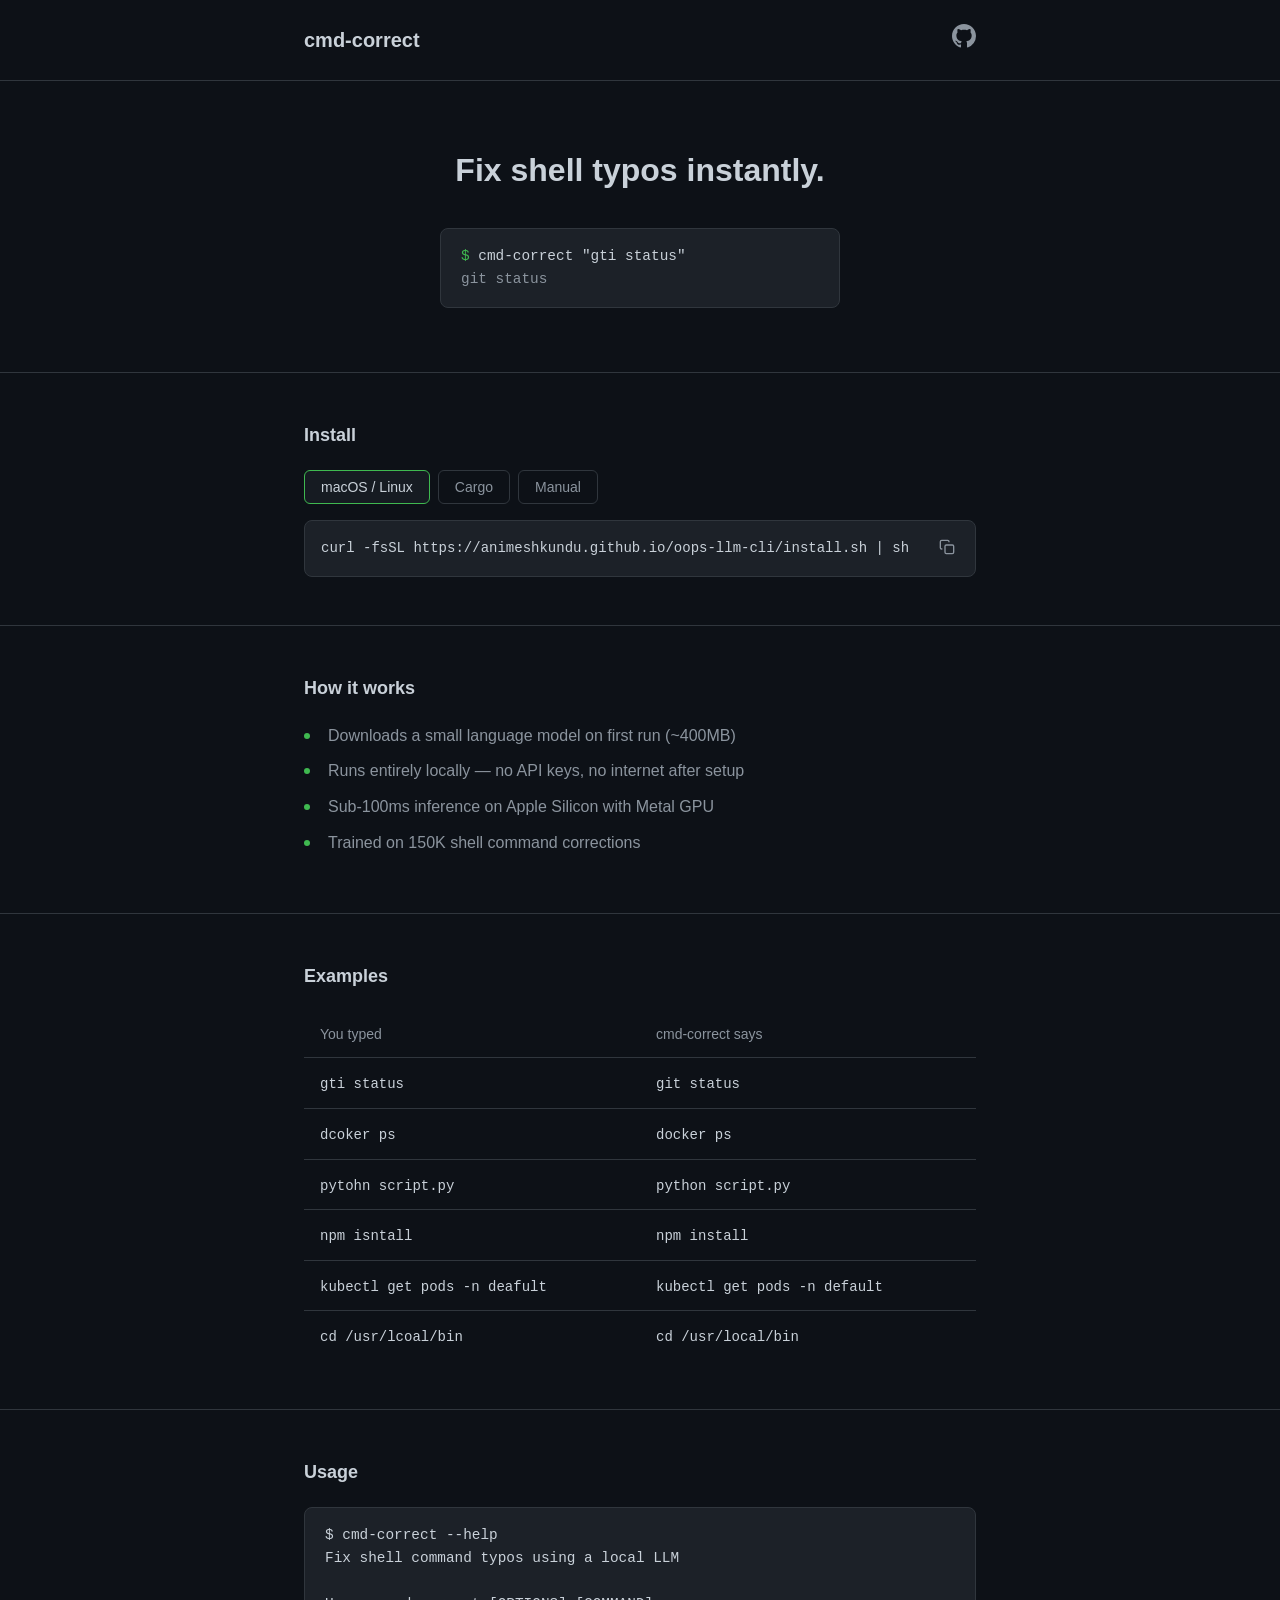
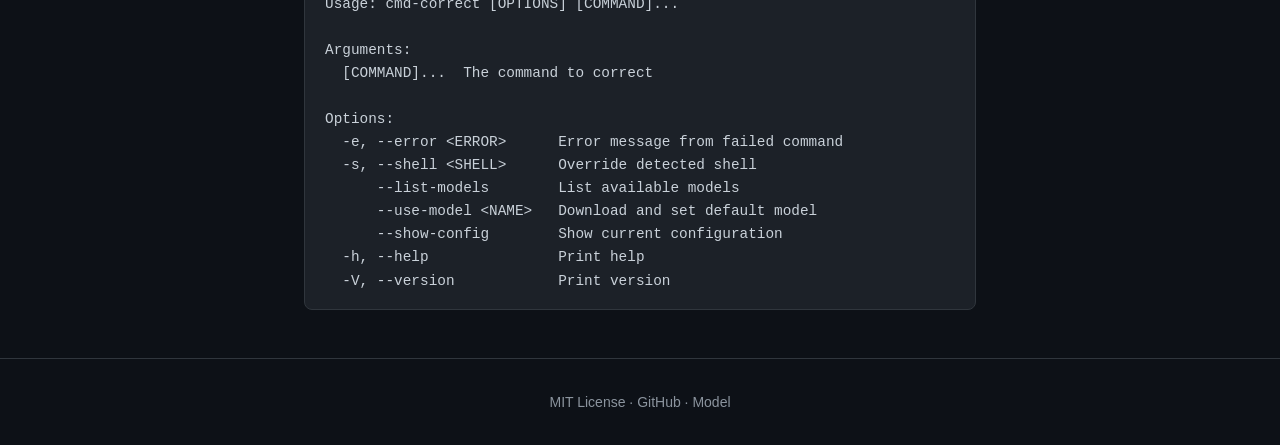
==== website/index.html @ 15f8b123 "Add CI/CD workflows and website - CI workflow: build/test on push for all platforms - Release workfl" ====
<!DOCTYPE html>
<html lang="en">
<head>
  <meta charset="UTF-8">
  <meta name="viewport" content="width=device-width, initial-scale=1.0">
  <title>cmd-correct - Fix shell typos instantly</title>
  <meta name="description" content="A local AI that fixes your shell command typos. No API keys, no internet required.">
  <link rel="stylesheet" href="style.css">
</head>
<body>
  <header>
    <div class="container">
      <h1>cmd-correct</h1>
      <a href="https://github.com/animeshkundu/oops-llm-cli" class="github-link" aria-label="View on GitHub">
        <svg height="24" viewBox="0 0 16 16" width="24" fill="currentColor">
          <path d="M8 0C3.58 0 0 3.58 0 8c0 3.54 2.29 6.53 5.47 7.59.4.07.55-.17.55-.38 0-.19-.01-.82-.01-1.49-2.01.37-2.53-.49-2.69-.94-.09-.23-.48-.94-.82-1.13-.28-.15-.68-.52-.01-.53.63-.01 1.08.58 1.23.82.72 1.21 1.87.87 2.33.66.07-.52.28-.87.51-1.07-1.78-.2-3.64-.89-3.64-3.95 0-.87.31-1.59.82-2.15-.08-.2-.36-1.02.08-2.12 0 0 .67-.21 2.2.82.64-.18 1.32-.27 2-.27.68 0 1.36.09 2 .27 1.53-1.04 2.2-.82 2.2-.82.44 1.1.16 1.92.08 2.12.51.56.82 1.27.82 2.15 0 3.07-1.87 3.75-3.65 3.95.29.25.54.73.54 1.48 0 1.07-.01 1.93-.01 2.2 0 .21.15.46.55.38A8.013 8.013 0 0016 8c0-4.42-3.58-8-8-8z"/>
        </svg>
      </a>
    </div>
  </header>

  <main>
    <section class="hero">
      <div class="container">
        <p class="tagline">Fix shell typos instantly.</p>
        <div class="demo">
          <div class="terminal">
            <span class="prompt">$</span> cmd-correct "gti status"
            <br>
            <span class="output">git status</span>
          </div>
        </div>
      </div>
    </section>

    <section class="install">
      <div class="container">
        <h2>Install</h2>
        <div class="install-tabs">
          <button class="tab active" data-tab="script">macOS / Linux</button>
          <button class="tab" data-tab="cargo">Cargo</button>
          <button class="tab" data-tab="manual">Manual</button>
        </div>
        <div class="install-content">
          <div class="tab-content active" id="script">
            <div class="code-block">
              <code>curl -fsSL https://animeshkundu.github.io/oops-llm-cli/install.sh | sh</code>
              <button class="copy-btn" onclick="copyCode(this)" aria-label="Copy to clipboard">
                <svg width="16" height="16" viewBox="0 0 24 24" fill="none" stroke="currentColor" stroke-width="2">
                  <rect x="9" y="9" width="13" height="13" rx="2" ry="2"></rect>
                  <path d="M5 15H4a2 2 0 0 1-2-2V4a2 2 0 0 1 2-2h9a2 2 0 0 1 2 2v1"></path>
                </svg>
              </button>
            </div>
          </div>
          <div class="tab-content" id="cargo">
            <div class="code-block">
              <code>cargo install cmd-correct</code>
              <button class="copy-btn" onclick="copyCode(this)" aria-label="Copy to clipboard">
                <svg width="16" height="16" viewBox="0 0 24 24" fill="none" stroke="currentColor" stroke-width="2">
                  <rect x="9" y="9" width="13" height="13" rx="2" ry="2"></rect>
                  <path d="M5 15H4a2 2 0 0 1-2-2V4a2 2 0 0 1 2-2h9a2 2 0 0 1 2 2v1"></path>
                </svg>
              </button>
            </div>
            <p class="note">Requires Rust toolchain. On macOS, add <code>--features metal</code> for GPU acceleration.</p>
          </div>
          <div class="tab-content" id="manual">
            <p>Download the latest binary from <a href="https://github.com/animeshkundu/oops-llm-cli/releases">GitHub Releases</a>.</p>
            <ul>
              <li><code>cmd-correct-aarch64-apple-darwin.tar.gz</code> - macOS Apple Silicon</li>
              <li><code>cmd-correct-x86_64-apple-darwin.tar.gz</code> - macOS Intel</li>
              <li><code>cmd-correct-x86_64-unknown-linux-gnu.tar.gz</code> - Linux x64</li>
              <li><code>cmd-correct-x86_64-pc-windows-msvc.zip</code> - Windows x64</li>
            </ul>
          </div>
        </div>
      </div>
    </section>

    <section class="how-it-works">
      <div class="container">
        <h2>How it works</h2>
        <ul>
          <li>Downloads a small language model on first run (~400MB)</li>
          <li>Runs entirely locally &mdash; no API keys, no internet after setup</li>
          <li>Sub-100ms inference on Apple Silicon with Metal GPU</li>
          <li>Trained on 150K shell command corrections</li>
        </ul>
      </div>
    </section>

    <section class="examples">
      <div class="container">
        <h2>Examples</h2>
        <table>
          <thead>
            <tr>
              <th>You typed</th>
              <th>cmd-correct says</th>
            </tr>
          </thead>
          <tbody>
            <tr><td><code>gti status</code></td><td><code>git status</code></td></tr>
            <tr><td><code>dcoker ps</code></td><td><code>docker ps</code></td></tr>
            <tr><td><code>pytohn script.py</code></td><td><code>python script.py</code></td></tr>
            <tr><td><code>npm isntall</code></td><td><code>npm install</code></td></tr>
            <tr><td><code>kubectl get pods -n deafult</code></td><td><code>kubectl get pods -n default</code></td></tr>
            <tr><td><code>cd /usr/lcoal/bin</code></td><td><code>cd /usr/local/bin</code></td></tr>
          </tbody>
        </table>
      </div>
    </section>

    <section class="usage">
      <div class="container">
        <h2>Usage</h2>
        <div class="terminal wide">
<pre>$ cmd-correct --help
Fix shell command typos using a local LLM

Usage: cmd-correct [OPTIONS] [COMMAND]...

Arguments:
  [COMMAND]...  The command to correct

Options:
  -e, --error &lt;ERROR&gt;      Error message from failed command
  -s, --shell &lt;SHELL&gt;      Override detected shell
      --list-models        List available models
      --use-model &lt;NAME&gt;   Download and set default model
      --show-config        Show current configuration
  -h, --help               Print help
  -V, --version            Print version</pre>
        </div>
      </div>
    </section>
  </main>

  <footer>
    <div class="container">
      <p>
        MIT License &middot;
        <a href="https://github.com/animeshkundu/oops-llm-cli">GitHub</a> &middot;
        <a href="https://huggingface.co/animeshkundu/cmd-correct">Model</a>
      </p>
    </div>
  </footer>

  <script>
    // Tab switching
    document.querySelectorAll('.tab').forEach(tab => {
      tab.addEventListener('click', () => {
        document.querySelectorAll('.tab').forEach(t => t.classList.remove('active'));
        document.querySelectorAll('.tab-content').forEach(c => c.classList.remove('active'));
        tab.classList.add('active');
        document.getElementById(tab.dataset.tab).classList.add('active');
      });
    });

    // Copy to clipboard
    function copyCode(btn) {
      const code = btn.parentElement.querySelector('code').textContent;
      navigator.clipboard.writeText(code).then(() => {
        btn.classList.add('copied');
        setTimeout(() => btn.classList.remove('copied'), 2000);
      });
    }
  </script>
</body>
</html>
---- website/style.css ----
:root {
  --bg: #0d1117;
  --bg-secondary: #161b22;
  --text: #c9d1d9;
  --text-muted: #8b949e;
  --accent: #3fb950;
  --border: #30363d;
  --code-bg: #1c2128;
}

* {
  margin: 0;
  padding: 0;
  box-sizing: border-box;
}

html {
  font-size: 16px;
}

body {
  font-family: -apple-system, BlinkMacSystemFont, "Segoe UI", Helvetica, Arial, sans-serif;
  background: var(--bg);
  color: var(--text);
  line-height: 1.6;
  min-height: 100vh;
  display: flex;
  flex-direction: column;
}

.container {
  max-width: 720px;
  margin: 0 auto;
  padding: 0 1.5rem;
}

/* Header */
header {
  padding: 1.5rem 0;
  border-bottom: 1px solid var(--border);
}

header .container {
  display: flex;
  justify-content: space-between;
  align-items: center;
}

header h1 {
  font-size: 1.25rem;
  font-weight: 600;
  color: var(--text);
}

.github-link {
  color: var(--text-muted);
  transition: color 0.2s;
}

.github-link:hover {
  color: var(--text);
}

/* Main content */
main {
  flex: 1;
}

section {
  padding: 3rem 0;
}

section + section {
  border-top: 1px solid var(--border);
}

h2 {
  font-size: 1.125rem;
  font-weight: 600;
  margin-bottom: 1.25rem;
  color: var(--text);
}

/* Hero */
.hero {
  padding: 4rem 0;
  text-align: center;
}

.tagline {
  font-size: 2rem;
  font-weight: 600;
  margin-bottom: 2rem;
  color: var(--text);
}

.demo {
  max-width: 400px;
  margin: 0 auto;
}

/* Terminal blocks */
.terminal {
  background: var(--code-bg);
  border: 1px solid var(--border);
  border-radius: 8px;
  padding: 1rem 1.25rem;
  font-family: "SF Mono", Monaco, "Cascadia Code", "Roboto Mono", Consolas, monospace;
  font-size: 0.9rem;
  text-align: left;
}

.terminal.wide {
  overflow-x: auto;
}

.terminal pre {
  margin: 0;
  white-space: pre;
}

.prompt {
  color: var(--accent);
}

.output {
  color: var(--text-muted);
}

/* Install section */
.install-tabs {
  display: flex;
  gap: 0.5rem;
  margin-bottom: 1rem;
}

.tab {
  background: transparent;
  border: 1px solid var(--border);
  border-radius: 6px;
  padding: 0.5rem 1rem;
  color: var(--text-muted);
  font-size: 0.875rem;
  cursor: pointer;
  transition: all 0.2s;
}

.tab:hover {
  color: var(--text);
  border-color: var(--text-muted);
}

.tab.active {
  background: var(--bg-secondary);
  color: var(--text);
  border-color: var(--accent);
}

.tab-content {
  display: none;
}

.tab-content.active {
  display: block;
}

.code-block {
  display: flex;
  align-items: center;
  gap: 0.75rem;
  background: var(--code-bg);
  border: 1px solid var(--border);
  border-radius: 8px;
  padding: 0.875rem 1rem;
}

.code-block code {
  flex: 1;
  font-family: "SF Mono", Monaco, "Cascadia Code", "Roboto Mono", Consolas, monospace;
  font-size: 0.875rem;
  color: var(--text);
  overflow-x: auto;
}

.copy-btn {
  background: transparent;
  border: none;
  color: var(--text-muted);
  cursor: pointer;
  padding: 0.25rem;
  border-radius: 4px;
  transition: all 0.2s;
  flex-shrink: 0;
}

.copy-btn:hover {
  color: var(--text);
  background: var(--border);
}

.copy-btn.copied {
  color: var(--accent);
}

.note {
  margin-top: 0.75rem;
  font-size: 0.875rem;
  color: var(--text-muted);
}

.note code {
  background: var(--code-bg);
  padding: 0.125rem 0.375rem;
  border-radius: 4px;
  font-size: 0.8125rem;
}

/* How it works */
.how-it-works ul {
  list-style: none;
}

.how-it-works li {
  position: relative;
  padding-left: 1.5rem;
  margin-bottom: 0.625rem;
  color: var(--text-muted);
}

.how-it-works li::before {
  content: "";
  position: absolute;
  left: 0;
  top: 0.625rem;
  width: 6px;
  height: 6px;
  background: var(--accent);
  border-radius: 50%;
}

/* Examples table */
table {
  width: 100%;
  border-collapse: collapse;
}

th, td {
  text-align: left;
  padding: 0.75rem 1rem;
  border-bottom: 1px solid var(--border);
}

th {
  font-weight: 500;
  color: var(--text-muted);
  font-size: 0.875rem;
}

td code {
  font-family: "SF Mono", Monaco, "Cascadia Code", "Roboto Mono", Consolas, monospace;
  font-size: 0.875rem;
}

tr:last-child td {
  border-bottom: none;
}

/* Manual install */
.tab-content ul {
  list-style: none;
  margin-top: 0.75rem;
}

.tab-content li {
  margin-bottom: 0.5rem;
  font-size: 0.875rem;
  color: var(--text-muted);
}

.tab-content li code {
  background: var(--code-bg);
  padding: 0.125rem 0.375rem;
  border-radius: 4px;
  font-size: 0.8125rem;
  color: var(--text);
}

.tab-content a {
  color: var(--accent);
  text-decoration: none;
}

.tab-content a:hover {
  text-decoration: underline;
}

/* Footer */
footer {
  padding: 2rem 0;
  border-top: 1px solid var(--border);
  text-align: center;
}

footer p {
  font-size: 0.875rem;
  color: var(--text-muted);
}

footer a {
  color: var(--text-muted);
  text-decoration: none;
}

footer a:hover {
  color: var(--text);
}

/* Responsive */
@media (max-width: 600px) {
  .tagline {
    font-size: 1.5rem;
  }

  .install-tabs {
    flex-wrap: wrap;
  }

  .tab {
    flex: 1;
    min-width: calc(50% - 0.25rem);
    text-align: center;
  }

  table {
    font-size: 0.875rem;
  }

  th, td {
    padding: 0.5rem;
  }
}
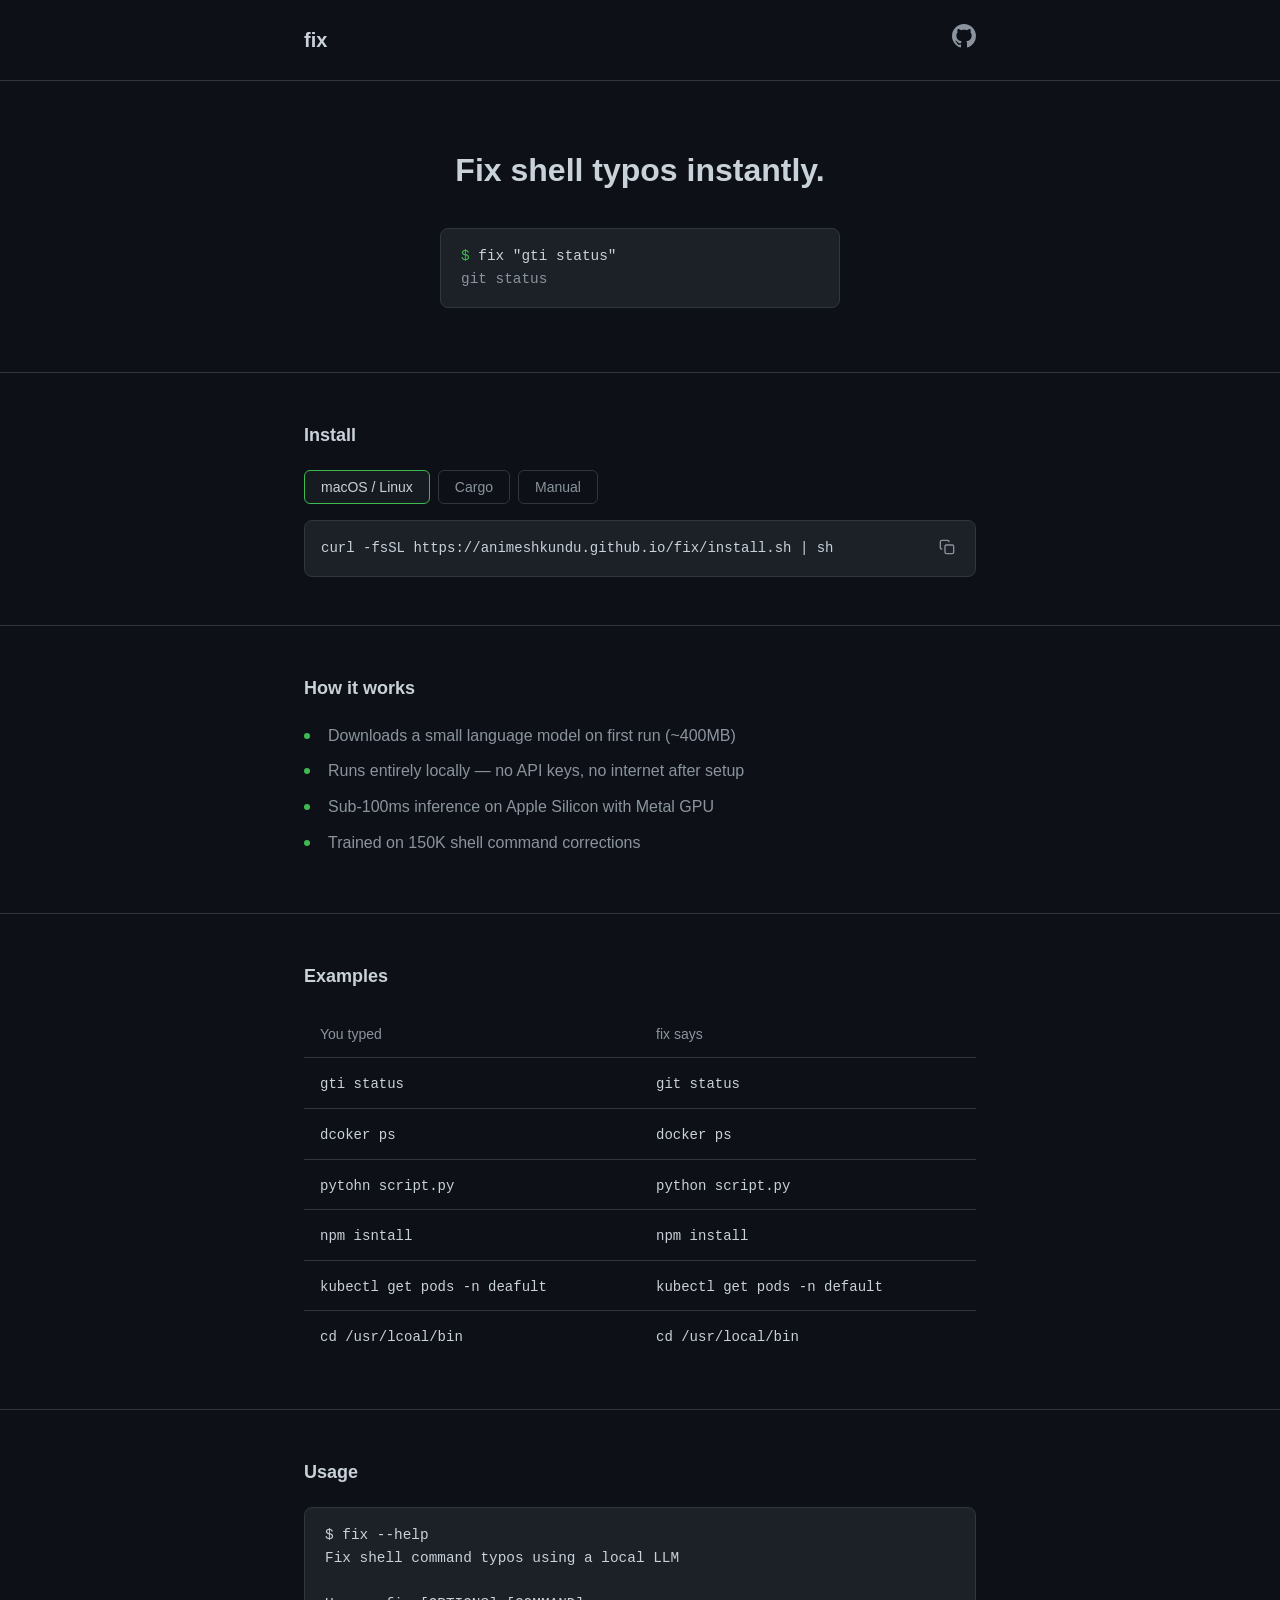
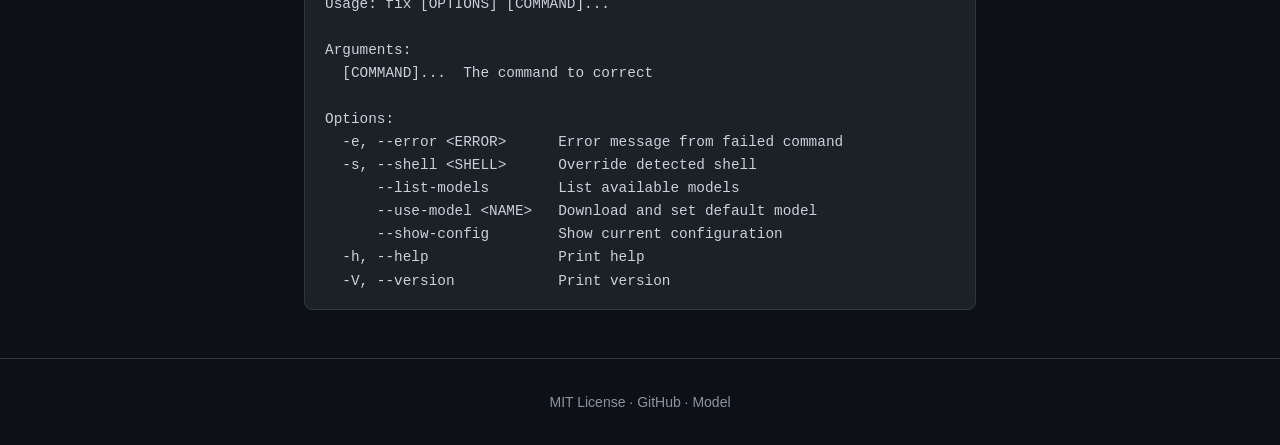
==== commit e7163efe: "Rename project from cmd-correct to fix - Rename crate: cmd-correct → fix - Rename directory: cmd-cor" ====
--- a/website/index.html
+++ b/website/index.html
@@ -3,15 +3,15 @@
 <head>
   <meta charset="UTF-8">
   <meta name="viewport" content="width=device-width, initial-scale=1.0">
-  <title>cmd-correct - Fix shell typos instantly</title>
+  <title>fix - Fix shell typos instantly</title>
   <meta name="description" content="A local AI that fixes your shell command typos. No API keys, no internet required.">
   <link rel="stylesheet" href="style.css">
 </head>
 <body>
   <header>
     <div class="container">
-      <h1>cmd-correct</h1>
-      <a href="https://github.com/animeshkundu/oops-llm-cli" class="github-link" aria-label="View on GitHub">
+      <h1>fix</h1>
+      <a href="https://github.com/animeshkundu/fix" class="github-link" aria-label="View on GitHub">
         <svg height="24" viewBox="0 0 16 16" width="24" fill="currentColor">
           <path d="M8 0C3.58 0 0 3.58 0 8c0 3.54 2.29 6.53 5.47 7.59.4.07.55-.17.55-.38 0-.19-.01-.82-.01-1.49-2.01.37-2.53-.49-2.69-.94-.09-.23-.48-.94-.82-1.13-.28-.15-.68-.52-.01-.53.63-.01 1.08.58 1.23.82.72 1.21 1.87.87 2.33.66.07-.52.28-.87.51-1.07-1.78-.2-3.64-.89-3.64-3.95 0-.87.31-1.59.82-2.15-.08-.2-.36-1.02.08-2.12 0 0 .67-.21 2.2.82.64-.18 1.32-.27 2-.27.68 0 1.36.09 2 .27 1.53-1.04 2.2-.82 2.2-.82.44 1.1.16 1.92.08 2.12.51.56.82 1.27.82 2.15 0 3.07-1.87 3.75-3.65 3.95.29.25.54.73.54 1.48 0 1.07-.01 1.93-.01 2.2 0 .21.15.46.55.38A8.013 8.013 0 0016 8c0-4.42-3.58-8-8-8z"/>
         </svg>
@@ -25,7 +25,7 @@
         <p class="tagline">Fix shell typos instantly.</p>
         <div class="demo">
           <div class="terminal">
-            <span class="prompt">$</span> cmd-correct "gti status"
+            <span class="prompt">$</span> fix "gti status"
             <br>
             <span class="output">git status</span>
           </div>
@@ -44,7 +44,7 @@
         <div class="install-content">
           <div class="tab-content active" id="script">
             <div class="code-block">
-              <code>curl -fsSL https://animeshkundu.github.io/oops-llm-cli/install.sh | sh</code>
+              <code>curl -fsSL https://animeshkundu.github.io/fix/install.sh | sh</code>
               <button class="copy-btn" onclick="copyCode(this)" aria-label="Copy to clipboard">
                 <svg width="16" height="16" viewBox="0 0 24 24" fill="none" stroke="currentColor" stroke-width="2">
                   <rect x="9" y="9" width="13" height="13" rx="2" ry="2"></rect>
@@ -55,7 +55,7 @@
           </div>
           <div class="tab-content" id="cargo">
             <div class="code-block">
-              <code>cargo install cmd-correct</code>
+              <code>cargo install fix</code>
               <button class="copy-btn" onclick="copyCode(this)" aria-label="Copy to clipboard">
                 <svg width="16" height="16" viewBox="0 0 24 24" fill="none" stroke="currentColor" stroke-width="2">
                   <rect x="9" y="9" width="13" height="13" rx="2" ry="2"></rect>
@@ -66,12 +66,12 @@
             <p class="note">Requires Rust toolchain. On macOS, add <code>--features metal</code> for GPU acceleration.</p>
           </div>
           <div class="tab-content" id="manual">
-            <p>Download the latest binary from <a href="https://github.com/animeshkundu/oops-llm-cli/releases">GitHub Releases</a>.</p>
+            <p>Download the latest binary from <a href="https://github.com/animeshkundu/fix/releases">GitHub Releases</a>.</p>
             <ul>
-              <li><code>cmd-correct-aarch64-apple-darwin.tar.gz</code> - macOS Apple Silicon</li>
-              <li><code>cmd-correct-x86_64-apple-darwin.tar.gz</code> - macOS Intel</li>
-              <li><code>cmd-correct-x86_64-unknown-linux-gnu.tar.gz</code> - Linux x64</li>
-              <li><code>cmd-correct-x86_64-pc-windows-msvc.zip</code> - Windows x64</li>
+              <li><code>fix-aarch64-apple-darwin.tar.gz</code> - macOS Apple Silicon</li>
+              <li><code>fix-x86_64-apple-darwin.tar.gz</code> - macOS Intel</li>
+              <li><code>fix-x86_64-unknown-linux-gnu.tar.gz</code> - Linux x64</li>
+              <li><code>fix-x86_64-pc-windows-msvc.zip</code> - Windows x64</li>
             </ul>
           </div>
         </div>
@@ -97,7 +97,7 @@
           <thead>
             <tr>
               <th>You typed</th>
-              <th>cmd-correct says</th>
+              <th>fix says</th>
             </tr>
           </thead>
           <tbody>
@@ -116,10 +116,10 @@
       <div class="container">
         <h2>Usage</h2>
         <div class="terminal wide">
-<pre>$ cmd-correct --help
+<pre>$ fix --help
 Fix shell command typos using a local LLM
 
-Usage: cmd-correct [OPTIONS] [COMMAND]...
+Usage: fix [OPTIONS] [COMMAND]...
 
 Arguments:
   [COMMAND]...  The command to correct
@@ -141,8 +141,8 @@
     <div class="container">
       <p>
         MIT License &middot;
-        <a href="https://github.com/animeshkundu/oops-llm-cli">GitHub</a> &middot;
-        <a href="https://huggingface.co/animeshkundu/cmd-correct">Model</a>
+        <a href="https://github.com/animeshkundu/fix">GitHub</a> &middot;
+        <a href="https://huggingface.co/animeshkundu/fix">Model</a>
       </p>
     </div>
   </footer>
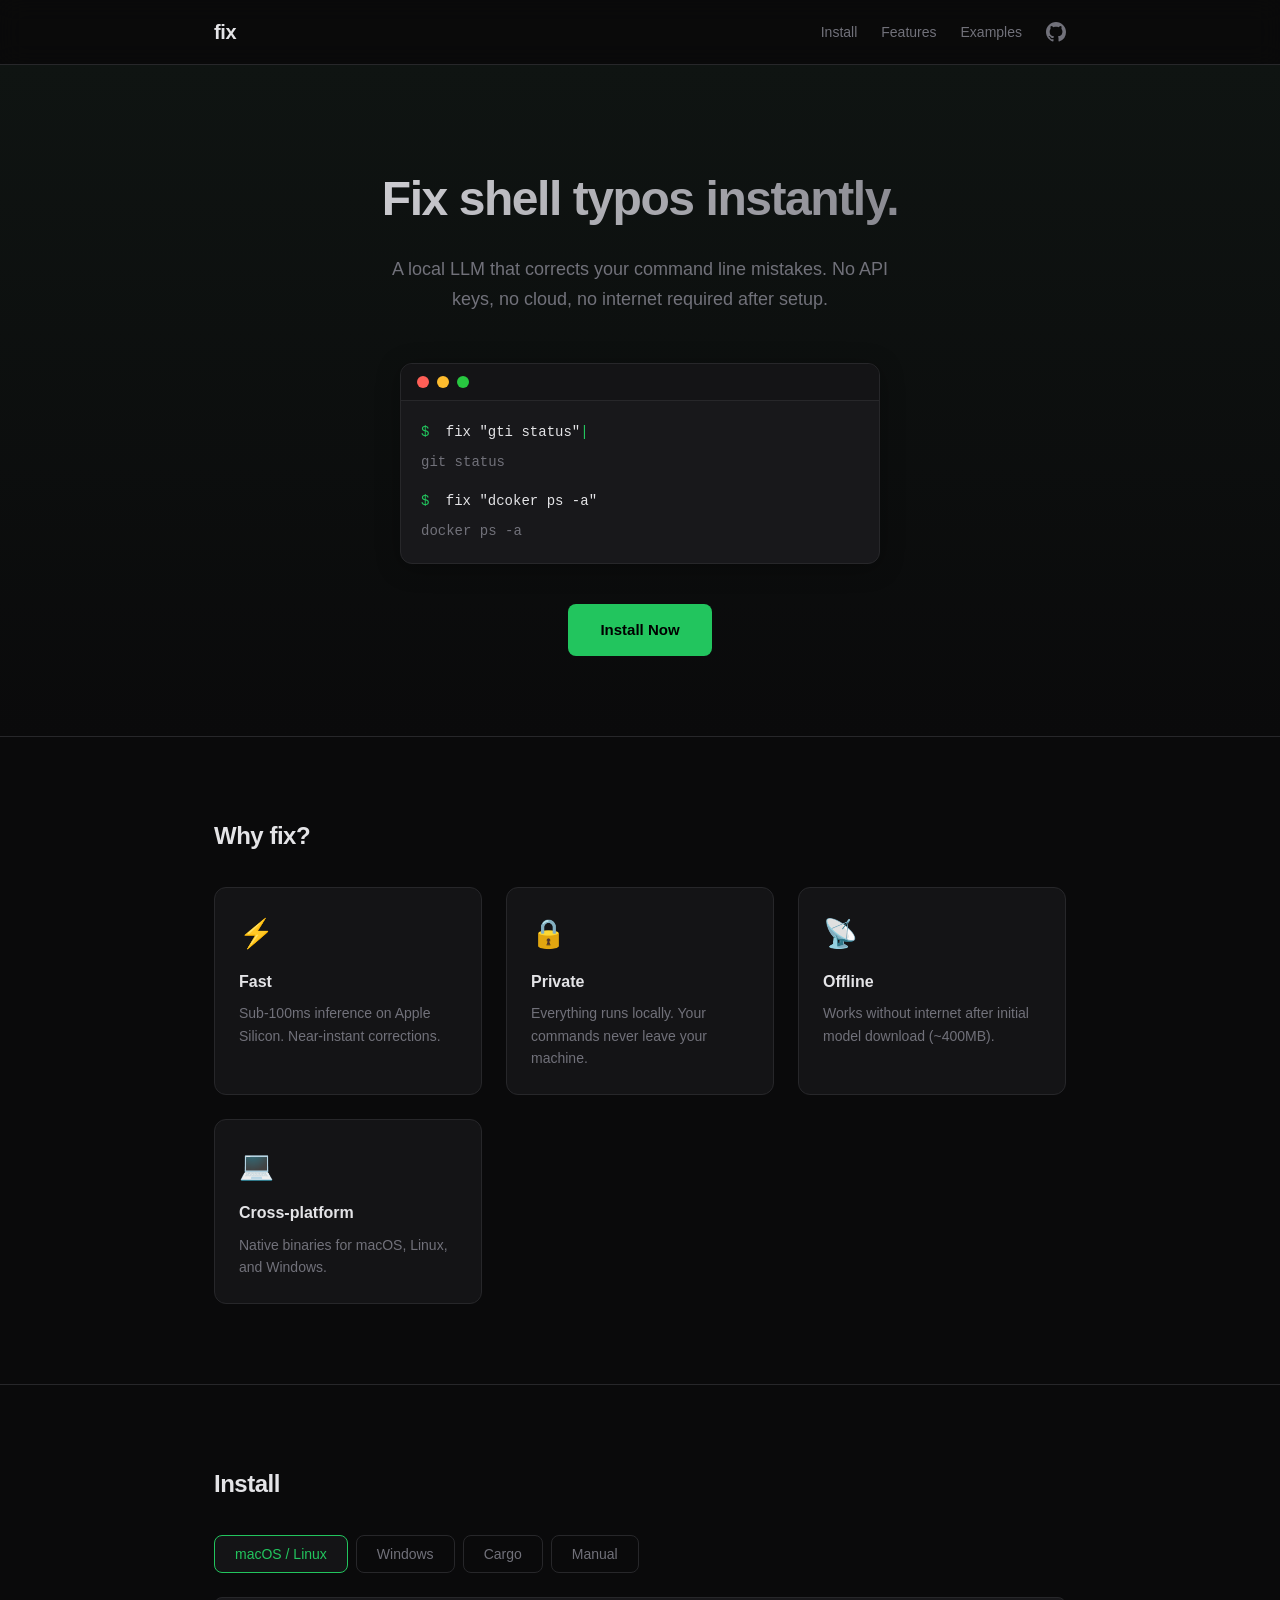
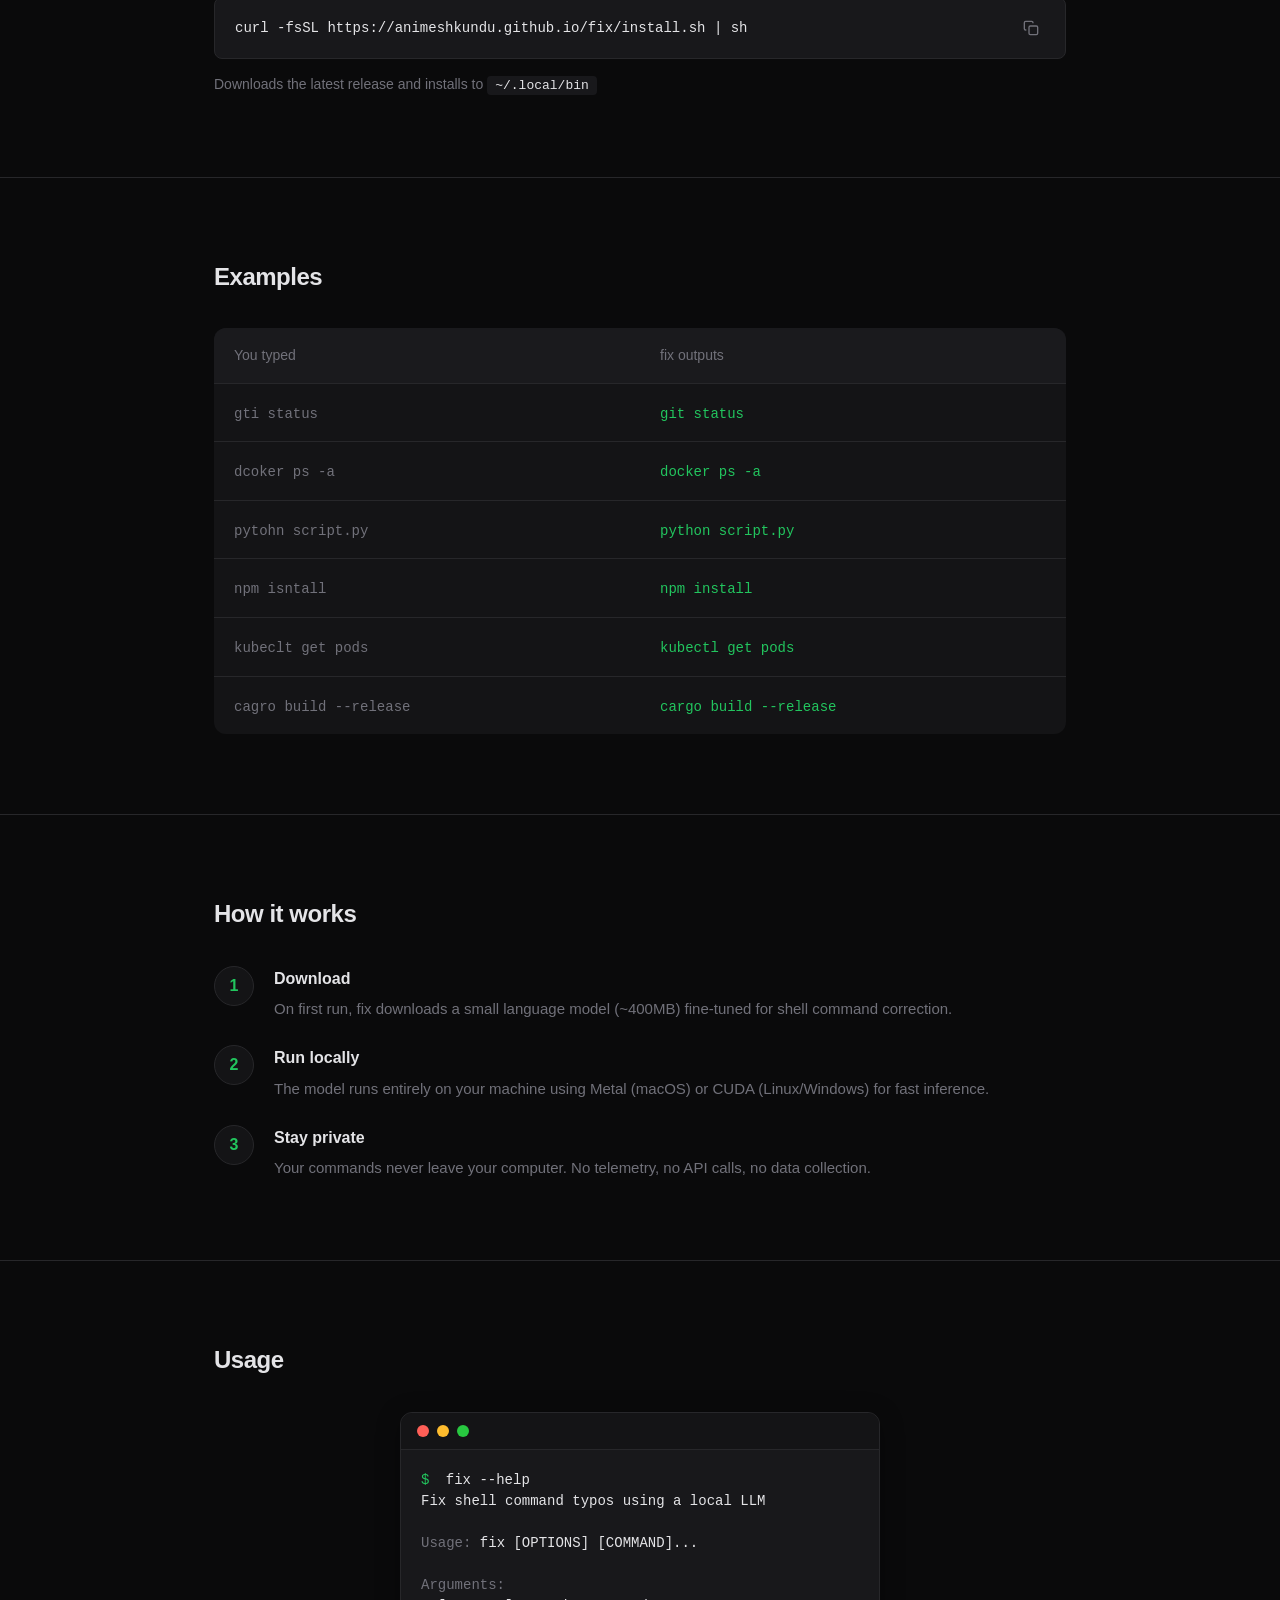
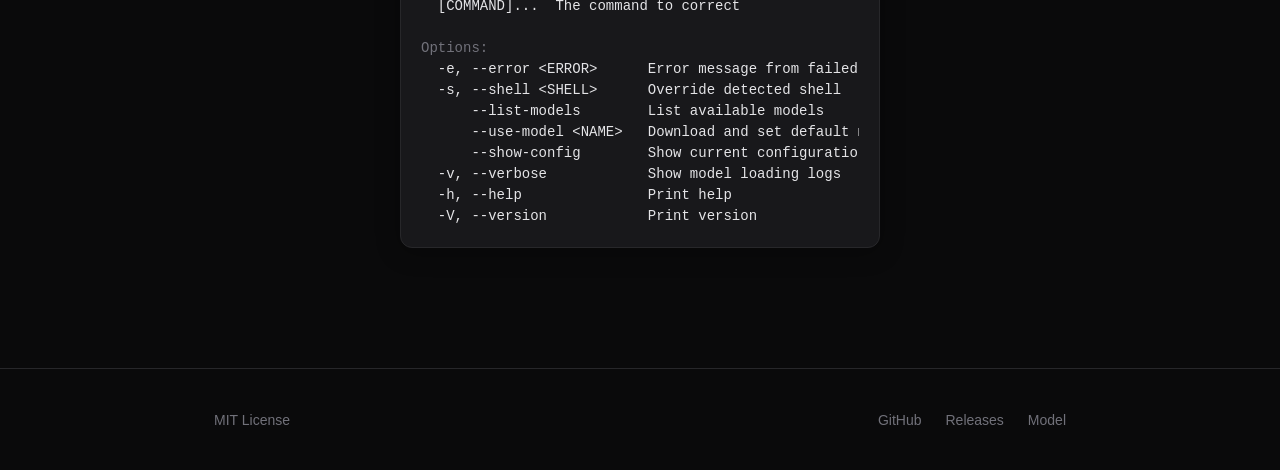
==== commit b3749812: "Overhaul website and README - Move website to website/ directory for cleaner organization - Add GitH" ====
--- a/website/index.html
+++ b/website/index.html
@@ -3,46 +3,103 @@
 <head>
   <meta charset="UTF-8">
   <meta name="viewport" content="width=device-width, initial-scale=1.0">
-  <title>fix - Fix shell typos instantly</title>
-  <meta name="description" content="A local AI that fixes your shell command typos. No API keys, no internet required.">
+  <title>fix - Shell command typo corrector</title>
+  <meta name="description" content="Fix shell command typos instantly with a local LLM. No API keys, no internet required. Works offline.">
+  <meta name="keywords" content="shell, command line, typo, fix, correction, CLI, terminal, bash, zsh">
   <link rel="stylesheet" href="style.css">
+  <link rel="icon" href="data:image/svg+xml,<svg xmlns='http://www.w3.org/2000/svg' viewBox='0 0 100 100'><text y='.9em' font-size='90'>🔧</text></svg>">
 </head>
 <body>
   <header>
     <div class="container">
-      <h1>fix</h1>
-      <a href="https://github.com/animeshkundu/fix" class="github-link" aria-label="View on GitHub">
-        <svg height="24" viewBox="0 0 16 16" width="24" fill="currentColor">
-          <path d="M8 0C3.58 0 0 3.58 0 8c0 3.54 2.29 6.53 5.47 7.59.4.07.55-.17.55-.38 0-.19-.01-.82-.01-1.49-2.01.37-2.53-.49-2.69-.94-.09-.23-.48-.94-.82-1.13-.28-.15-.68-.52-.01-.53.63-.01 1.08.58 1.23.82.72 1.21 1.87.87 2.33.66.07-.52.28-.87.51-1.07-1.78-.2-3.64-.89-3.64-3.95 0-.87.31-1.59.82-2.15-.08-.2-.36-1.02.08-2.12 0 0 .67-.21 2.2.82.64-.18 1.32-.27 2-.27.68 0 1.36.09 2 .27 1.53-1.04 2.2-.82 2.2-.82.44 1.1.16 1.92.08 2.12.51.56.82 1.27.82 2.15 0 3.07-1.87 3.75-3.65 3.95.29.25.54.73.54 1.48 0 1.07-.01 1.93-.01 2.2 0 .21.15.46.55.38A8.013 8.013 0 0016 8c0-4.42-3.58-8-8-8z"/>
-        </svg>
-      </a>
+      <a href="/" class="logo">fix</a>
+      <nav>
+        <a href="#install">Install</a>
+        <a href="#features">Features</a>
+        <a href="#examples">Examples</a>
+        <a href="https://github.com/animeshkundu/fix" class="github-link" aria-label="GitHub">
+          <svg height="20" viewBox="0 0 16 16" width="20" fill="currentColor">
+            <path d="M8 0C3.58 0 0 3.58 0 8c0 3.54 2.29 6.53 5.47 7.59.4.07.55-.17.55-.38 0-.19-.01-.82-.01-1.49-2.01.37-2.53-.49-2.69-.94-.09-.23-.48-.94-.82-1.13-.28-.15-.68-.52-.01-.53.63-.01 1.08.58 1.23.82.72 1.21 1.87.87 2.33.66.07-.52.28-.87.51-1.07-1.78-.2-3.64-.89-3.64-3.95 0-.87.31-1.59.82-2.15-.08-.2-.36-1.02.08-2.12 0 0 .67-.21 2.2.82.64-.18 1.32-.27 2-.27.68 0 1.36.09 2 .27 1.53-1.04 2.2-.82 2.2-.82.44 1.1.16 1.92.08 2.12.51.56.82 1.27.82 2.15 0 3.07-1.87 3.75-3.65 3.95.29.25.54.73.54 1.48 0 1.07-.01 1.93-.01 2.2 0 .21.15.46.55.38A8.013 8.013 0 0016 8c0-4.42-3.58-8-8-8z"/>
+          </svg>
+        </a>
+      </nav>
     </div>
   </header>
 
   <main>
     <section class="hero">
       <div class="container">
-        <p class="tagline">Fix shell typos instantly.</p>
-        <div class="demo">
-          <div class="terminal">
-            <span class="prompt">$</span> fix "gti status"
-            <br>
-            <span class="output">git status</span>
-          </div>
-        </div>
-      </div>
-    </section>
-
-    <section class="install">
+        <h1>Fix shell typos instantly.</h1>
+        <p class="subtitle">A local LLM that corrects your command line mistakes. No API keys, no cloud, no internet required after setup.</p>
+
+        <div class="terminal-demo">
+          <div class="terminal-header">
+            <span class="terminal-dot red"></span>
+            <span class="terminal-dot yellow"></span>
+            <span class="terminal-dot green"></span>
+          </div>
+          <div class="terminal-body">
+            <div class="terminal-line">
+              <span class="prompt">$</span>
+              <span class="command typing">fix "gti status"</span>
+            </div>
+            <div class="terminal-line output">
+              <span class="result">git status</span>
+            </div>
+            <div class="terminal-line">
+              <span class="prompt">$</span>
+              <span class="command">fix "dcoker ps -a"</span>
+            </div>
+            <div class="terminal-line output">
+              <span class="result">docker ps -a</span>
+            </div>
+          </div>
+        </div>
+
+        <a href="#install" class="cta-button">Install Now</a>
+      </div>
+    </section>
+
+    <section id="features" class="features">
+      <div class="container">
+        <h2>Why fix?</h2>
+        <div class="feature-grid">
+          <div class="feature-card">
+            <div class="feature-icon">⚡</div>
+            <h3>Fast</h3>
+            <p>Sub-100ms inference on Apple Silicon. Near-instant corrections.</p>
+          </div>
+          <div class="feature-card">
+            <div class="feature-icon">🔒</div>
+            <h3>Private</h3>
+            <p>Everything runs locally. Your commands never leave your machine.</p>
+          </div>
+          <div class="feature-card">
+            <div class="feature-icon">📡</div>
+            <h3>Offline</h3>
+            <p>Works without internet after initial model download (~400MB).</p>
+          </div>
+          <div class="feature-card">
+            <div class="feature-icon">💻</div>
+            <h3>Cross-platform</h3>
+            <p>Native binaries for macOS, Linux, and Windows.</p>
+          </div>
+        </div>
+      </div>
+    </section>
+
+    <section id="install" class="install">
       <div class="container">
         <h2>Install</h2>
-        <div class="install-tabs">
-          <button class="tab active" data-tab="script">macOS / Linux</button>
-          <button class="tab" data-tab="cargo">Cargo</button>
-          <button class="tab" data-tab="manual">Manual</button>
-        </div>
+        <div class="install-tabs" role="tablist">
+          <button class="tab active" data-tab="unix" role="tab" aria-selected="true">macOS / Linux</button>
+          <button class="tab" data-tab="windows" role="tab" aria-selected="false">Windows</button>
+          <button class="tab" data-tab="cargo" role="tab" aria-selected="false">Cargo</button>
+          <button class="tab" data-tab="manual" role="tab" aria-selected="false">Manual</button>
+        </div>
+
         <div class="install-content">
-          <div class="tab-content active" id="script">
+          <div class="tab-content active" id="unix" role="tabpanel">
             <div class="code-block">
               <code>curl -fsSL https://animeshkundu.github.io/fix/install.sh | sh</code>
               <button class="copy-btn" onclick="copyCode(this)" aria-label="Copy to clipboard">
@@ -50,88 +107,134 @@
                   <rect x="9" y="9" width="13" height="13" rx="2" ry="2"></rect>
                   <path d="M5 15H4a2 2 0 0 1-2-2V4a2 2 0 0 1 2-2h9a2 2 0 0 1 2 2v1"></path>
                 </svg>
+                <span class="copied-text">Copied!</span>
               </button>
             </div>
-          </div>
-          <div class="tab-content" id="cargo">
+            <p class="note">Downloads the latest release and installs to <code>~/.local/bin</code></p>
+          </div>
+
+          <div class="tab-content" id="windows" role="tabpanel">
             <div class="code-block">
-              <code>cargo install fix</code>
+              <code>iwr -useb https://animeshkundu.github.io/fix/install.ps1 | iex</code>
               <button class="copy-btn" onclick="copyCode(this)" aria-label="Copy to clipboard">
                 <svg width="16" height="16" viewBox="0 0 24 24" fill="none" stroke="currentColor" stroke-width="2">
                   <rect x="9" y="9" width="13" height="13" rx="2" ry="2"></rect>
                   <path d="M5 15H4a2 2 0 0 1-2-2V4a2 2 0 0 1 2-2h9a2 2 0 0 1 2 2v1"></path>
                 </svg>
+                <span class="copied-text">Copied!</span>
               </button>
             </div>
-            <p class="note">Requires Rust toolchain. On macOS, add <code>--features metal</code> for GPU acceleration.</p>
-          </div>
-          <div class="tab-content" id="manual">
-            <p>Download the latest binary from <a href="https://github.com/animeshkundu/fix/releases">GitHub Releases</a>.</p>
-            <ul>
-              <li><code>fix-aarch64-apple-darwin.tar.gz</code> - macOS Apple Silicon</li>
-              <li><code>fix-x86_64-apple-darwin.tar.gz</code> - macOS Intel</li>
-              <li><code>fix-x86_64-unknown-linux-gnu.tar.gz</code> - Linux x64</li>
-              <li><code>fix-x86_64-pc-windows-msvc.zip</code> - Windows x64</li>
+            <p class="note">Run in PowerShell. Installs to <code>%LOCALAPPDATA%\fix</code> and adds to PATH.</p>
+          </div>
+
+          <div class="tab-content" id="cargo" role="tabpanel">
+            <div class="code-block">
+              <code>cargo install --git https://github.com/animeshkundu/fix fix-cli</code>
+              <button class="copy-btn" onclick="copyCode(this)" aria-label="Copy to clipboard">
+                <svg width="16" height="16" viewBox="0 0 24 24" fill="none" stroke="currentColor" stroke-width="2">
+                  <rect x="9" y="9" width="13" height="13" rx="2" ry="2"></rect>
+                  <path d="M5 15H4a2 2 0 0 1-2-2V4a2 2 0 0 1 2-2h9a2 2 0 0 1 2 2v1"></path>
+                </svg>
+                <span class="copied-text">Copied!</span>
+              </button>
+            </div>
+            <p class="note">Requires Rust toolchain. Add <code>--features metal</code> on macOS for GPU acceleration.</p>
+          </div>
+
+          <div class="tab-content" id="manual" role="tabpanel">
+            <p>Download the binary for your platform from <a href="https://github.com/animeshkundu/fix/releases">GitHub Releases</a>:</p>
+            <ul class="binary-list">
+              <li><code>fix-aarch64-apple-darwin.tar.gz</code> <span>macOS Apple Silicon</span></li>
+              <li><code>fix-x86_64-apple-darwin.tar.gz</code> <span>macOS Intel</span></li>
+              <li><code>fix-x86_64-unknown-linux-gnu.tar.gz</code> <span>Linux x64</span></li>
+              <li><code>fix-x86_64-pc-windows-msvc.zip</code> <span>Windows x64</span></li>
             </ul>
           </div>
         </div>
       </div>
     </section>
 
+    <section id="examples" class="examples">
+      <div class="container">
+        <h2>Examples</h2>
+        <div class="examples-table-wrapper">
+          <table>
+            <thead>
+              <tr>
+                <th>You typed</th>
+                <th>fix outputs</th>
+              </tr>
+            </thead>
+            <tbody>
+              <tr><td><code>gti status</code></td><td><code>git status</code></td></tr>
+              <tr><td><code>dcoker ps -a</code></td><td><code>docker ps -a</code></td></tr>
+              <tr><td><code>pytohn script.py</code></td><td><code>python script.py</code></td></tr>
+              <tr><td><code>npm isntall</code></td><td><code>npm install</code></td></tr>
+              <tr><td><code>kubeclt get pods</code></td><td><code>kubectl get pods</code></td></tr>
+              <tr><td><code>cagro build --release</code></td><td><code>cargo build --release</code></td></tr>
+            </tbody>
+          </table>
+        </div>
+      </div>
+    </section>
+
     <section class="how-it-works">
       <div class="container">
         <h2>How it works</h2>
-        <ul>
-          <li>Downloads a small language model on first run (~400MB)</li>
-          <li>Runs entirely locally &mdash; no API keys, no internet after setup</li>
-          <li>Sub-100ms inference on Apple Silicon with Metal GPU</li>
-          <li>Trained on 150K shell command corrections</li>
-        </ul>
-      </div>
-    </section>
-
-    <section class="examples">
-      <div class="container">
-        <h2>Examples</h2>
-        <table>
-          <thead>
-            <tr>
-              <th>You typed</th>
-              <th>fix says</th>
-            </tr>
-          </thead>
-          <tbody>
-            <tr><td><code>gti status</code></td><td><code>git status</code></td></tr>
-            <tr><td><code>dcoker ps</code></td><td><code>docker ps</code></td></tr>
-            <tr><td><code>pytohn script.py</code></td><td><code>python script.py</code></td></tr>
-            <tr><td><code>npm isntall</code></td><td><code>npm install</code></td></tr>
-            <tr><td><code>kubectl get pods -n deafult</code></td><td><code>kubectl get pods -n default</code></td></tr>
-            <tr><td><code>cd /usr/lcoal/bin</code></td><td><code>cd /usr/local/bin</code></td></tr>
-          </tbody>
-        </table>
+        <div class="steps">
+          <div class="step">
+            <div class="step-number">1</div>
+            <div class="step-content">
+              <h3>Download</h3>
+              <p>On first run, fix downloads a small language model (~400MB) fine-tuned for shell command correction.</p>
+            </div>
+          </div>
+          <div class="step">
+            <div class="step-number">2</div>
+            <div class="step-content">
+              <h3>Run locally</h3>
+              <p>The model runs entirely on your machine using Metal (macOS) or CUDA (Linux/Windows) for fast inference.</p>
+            </div>
+          </div>
+          <div class="step">
+            <div class="step-number">3</div>
+            <div class="step-content">
+              <h3>Stay private</h3>
+              <p>Your commands never leave your computer. No telemetry, no API calls, no data collection.</p>
+            </div>
+          </div>
+        </div>
       </div>
     </section>
 
     <section class="usage">
       <div class="container">
         <h2>Usage</h2>
-        <div class="terminal wide">
-<pre>$ fix --help
+        <div class="terminal-demo static">
+          <div class="terminal-header">
+            <span class="terminal-dot red"></span>
+            <span class="terminal-dot yellow"></span>
+            <span class="terminal-dot green"></span>
+          </div>
+          <div class="terminal-body">
+<pre><span class="prompt">$</span> fix --help
 Fix shell command typos using a local LLM
 
-Usage: fix [OPTIONS] [COMMAND]...
-
-Arguments:
+<span class="dim">Usage:</span> fix [OPTIONS] [COMMAND]...
+
+<span class="dim">Arguments:</span>
   [COMMAND]...  The command to correct
 
-Options:
+<span class="dim">Options:</span>
   -e, --error &lt;ERROR&gt;      Error message from failed command
   -s, --shell &lt;SHELL&gt;      Override detected shell
       --list-models        List available models
       --use-model &lt;NAME&gt;   Download and set default model
       --show-config        Show current configuration
+  -v, --verbose            Show model loading logs
   -h, --help               Print help
   -V, --version            Print version</pre>
+          </div>
         </div>
       </div>
     </section>
@@ -139,11 +242,14 @@
 
   <footer>
     <div class="container">
-      <p>
-        MIT License &middot;
-        <a href="https://github.com/animeshkundu/fix">GitHub</a> &middot;
-        <a href="https://huggingface.co/animeshkundu/fix">Model</a>
-      </p>
+      <div class="footer-content">
+        <p>MIT License</p>
+        <div class="footer-links">
+          <a href="https://github.com/animeshkundu/fix">GitHub</a>
+          <a href="https://github.com/animeshkundu/fix/releases">Releases</a>
+          <a href="https://huggingface.co/animeshkundu/cmd-correct">Model</a>
+        </div>
+      </div>
     </div>
   </footer>
 
@@ -151,9 +257,13 @@
     // Tab switching
     document.querySelectorAll('.tab').forEach(tab => {
       tab.addEventListener('click', () => {
-        document.querySelectorAll('.tab').forEach(t => t.classList.remove('active'));
+        document.querySelectorAll('.tab').forEach(t => {
+          t.classList.remove('active');
+          t.setAttribute('aria-selected', 'false');
+        });
         document.querySelectorAll('.tab-content').forEach(c => c.classList.remove('active'));
         tab.classList.add('active');
+        tab.setAttribute('aria-selected', 'true');
         document.getElementById(tab.dataset.tab).classList.add('active');
       });
     });
@@ -166,6 +276,35 @@
         setTimeout(() => btn.classList.remove('copied'), 2000);
       });
     }
+
+    // OS detection - auto-select install tab
+    function detectOS() {
+      const ua = navigator.userAgent.toLowerCase();
+      if (ua.includes('win')) return 'windows';
+      if (ua.includes('mac')) return 'unix';
+      if (ua.includes('linux')) return 'unix';
+      return 'unix';
+    }
+
+    // Set initial tab based on OS
+    document.addEventListener('DOMContentLoaded', () => {
+      const os = detectOS();
+      const tab = document.querySelector(`[data-tab="${os}"]`);
+      if (tab && !tab.classList.contains('active')) {
+        tab.click();
+      }
+    });
+
+    // Smooth scroll for anchor links
+    document.querySelectorAll('a[href^="#"]').forEach(anchor => {
+      anchor.addEventListener('click', function(e) {
+        e.preventDefault();
+        const target = document.querySelector(this.getAttribute('href'));
+        if (target) {
+          target.scrollIntoView({ behavior: 'smooth', block: 'start' });
+        }
+      });
+    });
   </script>
 </body>
 </html>
--- a/website/style.css
+++ b/website/style.css
@@ -1,11 +1,15 @@
 :root {
-  --bg: #0d1117;
-  --bg-secondary: #161b22;
-  --text: #c9d1d9;
-  --text-muted: #8b949e;
-  --accent: #3fb950;
-  --border: #30363d;
-  --code-bg: #1c2128;
+  --bg: #0a0a0b;
+  --bg-secondary: #141416;
+  --bg-tertiary: #1a1a1d;
+  --text: #e4e4e7;
+  --text-muted: #71717a;
+  --accent: #22c55e;
+  --accent-dim: #16a34a;
+  --border: #27272a;
+  --code-bg: #18181b;
+  --gradient-start: #0a0a0b;
+  --gradient-end: #0f1412;
 }
 
 * {
@@ -16,27 +20,35 @@
 
 html {
   font-size: 16px;
+  scroll-behavior: smooth;
 }
 
 body {
-  font-family: -apple-system, BlinkMacSystemFont, "Segoe UI", Helvetica, Arial, sans-serif;
+  font-family: -apple-system, BlinkMacSystemFont, "Segoe UI", Roboto, "Helvetica Neue", Arial, sans-serif;
   background: var(--bg);
   color: var(--text);
   line-height: 1.6;
   min-height: 100vh;
   display: flex;
   flex-direction: column;
+  -webkit-font-smoothing: antialiased;
+  -moz-osx-font-smoothing: grayscale;
 }
 
 .container {
-  max-width: 720px;
+  max-width: 900px;
   margin: 0 auto;
   padding: 0 1.5rem;
 }
 
 /* Header */
 header {
-  padding: 1.5rem 0;
+  position: sticky;
+  top: 0;
+  z-index: 100;
+  padding: 1rem 0;
+  background: rgba(10, 10, 11, 0.8);
+  backdrop-filter: blur(12px);
   border-bottom: 1px solid var(--border);
 }
 
@@ -46,132 +58,270 @@
   align-items: center;
 }
 
-header h1 {
+.logo {
   font-size: 1.25rem;
-  font-weight: 600;
+  font-weight: 700;
+  color: var(--text);
+  text-decoration: none;
+  letter-spacing: -0.02em;
+}
+
+nav {
+  display: flex;
+  align-items: center;
+  gap: 1.5rem;
+}
+
+nav a {
+  color: var(--text-muted);
+  text-decoration: none;
+  font-size: 0.875rem;
+  font-weight: 500;
+  transition: color 0.2s;
+}
+
+nav a:hover {
   color: var(--text);
 }
 
 .github-link {
-  color: var(--text-muted);
-  transition: color 0.2s;
-}
-
-.github-link:hover {
-  color: var(--text);
-}
-
-/* Main content */
+  display: flex;
+  align-items: center;
+}
+
+/* Main */
 main {
   flex: 1;
 }
 
 section {
-  padding: 3rem 0;
-}
-
-section + section {
-  border-top: 1px solid var(--border);
+  padding: 5rem 0;
 }
 
 h2 {
-  font-size: 1.125rem;
+  font-size: 1.5rem;
   font-weight: 600;
-  margin-bottom: 1.25rem;
-  color: var(--text);
+  margin-bottom: 2rem;
+  color: var(--text);
+  letter-spacing: -0.02em;
 }
 
 /* Hero */
 .hero {
-  padding: 4rem 0;
+  padding: 6rem 0 5rem;
+  background: linear-gradient(180deg, var(--gradient-end) 0%, var(--bg) 100%);
   text-align: center;
 }
 
-.tagline {
-  font-size: 2rem;
+.hero h1 {
+  font-size: clamp(2rem, 5vw, 3rem);
+  font-weight: 700;
+  margin-bottom: 1rem;
+  letter-spacing: -0.03em;
+  background: linear-gradient(135deg, var(--text) 0%, var(--text-muted) 100%);
+  -webkit-background-clip: text;
+  -webkit-text-fill-color: transparent;
+  background-clip: text;
+}
+
+.subtitle {
+  font-size: 1.125rem;
+  color: var(--text-muted);
+  max-width: 540px;
+  margin: 0 auto 3rem;
+  line-height: 1.7;
+}
+
+/* Terminal Demo */
+.terminal-demo {
+  max-width: 480px;
+  margin: 0 auto 2.5rem;
+  border-radius: 12px;
+  overflow: hidden;
+  border: 1px solid var(--border);
+  background: var(--code-bg);
+  box-shadow: 0 4px 24px rgba(0, 0, 0, 0.3);
+}
+
+.terminal-header {
+  display: flex;
+  gap: 8px;
+  padding: 12px 16px;
+  background: var(--bg-secondary);
+  border-bottom: 1px solid var(--border);
+}
+
+.terminal-dot {
+  width: 12px;
+  height: 12px;
+  border-radius: 50%;
+}
+
+.terminal-dot.red { background: #ff5f57; }
+.terminal-dot.yellow { background: #febc2e; }
+.terminal-dot.green { background: #28c840; }
+
+.terminal-body {
+  padding: 1.25rem;
+  font-family: "SF Mono", Monaco, "Cascadia Code", "Roboto Mono", Consolas, monospace;
+  font-size: 0.875rem;
+  text-align: left;
+}
+
+.terminal-line {
+  margin-bottom: 0.5rem;
+}
+
+.terminal-line:last-child {
+  margin-bottom: 0;
+}
+
+.terminal-line.output {
+  margin-bottom: 1rem;
+}
+
+.terminal-line.output:last-child {
+  margin-bottom: 0;
+}
+
+.prompt {
+  color: var(--accent);
+  margin-right: 0.5rem;
+}
+
+.command {
+  color: var(--text);
+}
+
+.result {
+  color: var(--text-muted);
+}
+
+.terminal-demo.static .terminal-body pre {
+  margin: 0;
+  font-family: inherit;
+  font-size: inherit;
+  line-height: 1.5;
+  white-space: pre;
+  overflow-x: auto;
+}
+
+.dim {
+  color: var(--text-muted);
+}
+
+/* CTA Button */
+.cta-button {
+  display: inline-block;
+  padding: 0.875rem 2rem;
+  background: var(--accent);
+  color: #000;
+  text-decoration: none;
   font-weight: 600;
-  margin-bottom: 2rem;
-  color: var(--text);
-}
-
-.demo {
-  max-width: 400px;
-  margin: 0 auto;
-}
-
-/* Terminal blocks */
-.terminal {
+  font-size: 0.9375rem;
+  border-radius: 8px;
+  transition: all 0.2s;
+}
+
+.cta-button:hover {
+  background: var(--accent-dim);
+  transform: translateY(-1px);
+}
+
+/* Features */
+.features {
+  background: var(--bg);
+  border-top: 1px solid var(--border);
+}
+
+.feature-grid {
+  display: grid;
+  grid-template-columns: repeat(auto-fit, minmax(200px, 1fr));
+  gap: 1.5rem;
+}
+
+.feature-card {
+  padding: 1.5rem;
+  background: var(--bg-secondary);
+  border: 1px solid var(--border);
+  border-radius: 12px;
+  transition: border-color 0.2s;
+}
+
+.feature-card:hover {
+  border-color: var(--text-muted);
+}
+
+.feature-icon {
+  font-size: 1.75rem;
+  margin-bottom: 0.75rem;
+}
+
+.feature-card h3 {
+  font-size: 1rem;
+  font-weight: 600;
+  margin-bottom: 0.5rem;
+  color: var(--text);
+}
+
+.feature-card p {
+  font-size: 0.875rem;
+  color: var(--text-muted);
+  line-height: 1.6;
+}
+
+/* Install Section */
+.install {
+  background: var(--bg);
+  border-top: 1px solid var(--border);
+}
+
+.install-tabs {
+  display: flex;
+  gap: 0.5rem;
+  margin-bottom: 1.5rem;
+  flex-wrap: wrap;
+}
+
+.tab {
+  background: transparent;
+  border: 1px solid var(--border);
+  border-radius: 8px;
+  padding: 0.625rem 1.25rem;
+  color: var(--text-muted);
+  font-size: 0.875rem;
+  font-weight: 500;
+  cursor: pointer;
+  transition: all 0.2s;
+}
+
+.tab:hover {
+  color: var(--text);
+  border-color: var(--text-muted);
+}
+
+.tab.active {
+  background: var(--bg-secondary);
+  color: var(--accent);
+  border-color: var(--accent);
+}
+
+.tab-content {
+  display: none;
+}
+
+.tab-content.active {
+  display: block;
+}
+
+.code-block {
+  display: flex;
+  align-items: center;
+  gap: 1rem;
   background: var(--code-bg);
   border: 1px solid var(--border);
   border-radius: 8px;
   padding: 1rem 1.25rem;
-  font-family: "SF Mono", Monaco, "Cascadia Code", "Roboto Mono", Consolas, monospace;
-  font-size: 0.9rem;
-  text-align: left;
-}
-
-.terminal.wide {
-  overflow-x: auto;
-}
-
-.terminal pre {
-  margin: 0;
-  white-space: pre;
-}
-
-.prompt {
-  color: var(--accent);
-}
-
-.output {
-  color: var(--text-muted);
-}
-
-/* Install section */
-.install-tabs {
-  display: flex;
-  gap: 0.5rem;
-  margin-bottom: 1rem;
-}
-
-.tab {
-  background: transparent;
-  border: 1px solid var(--border);
-  border-radius: 6px;
-  padding: 0.5rem 1rem;
-  color: var(--text-muted);
-  font-size: 0.875rem;
-  cursor: pointer;
-  transition: all 0.2s;
-}
-
-.tab:hover {
-  color: var(--text);
-  border-color: var(--text-muted);
-}
-
-.tab.active {
-  background: var(--bg-secondary);
-  color: var(--text);
-  border-color: var(--accent);
-}
-
-.tab-content {
-  display: none;
-}
-
-.tab-content.active {
-  display: block;
-}
-
-.code-block {
-  display: flex;
-  align-items: center;
-  gap: 0.75rem;
-  background: var(--code-bg);
-  border: 1px solid var(--border);
-  border-radius: 8px;
-  padding: 0.875rem 1rem;
 }
 
 .code-block code {
@@ -180,17 +330,22 @@
   font-size: 0.875rem;
   color: var(--text);
   overflow-x: auto;
+  white-space: nowrap;
 }
 
 .copy-btn {
+  position: relative;
   background: transparent;
   border: none;
   color: var(--text-muted);
   cursor: pointer;
-  padding: 0.25rem;
-  border-radius: 4px;
+  padding: 0.375rem;
+  border-radius: 6px;
   transition: all 0.2s;
   flex-shrink: 0;
+  display: flex;
+  align-items: center;
+  justify-content: center;
 }
 
 .copy-btn:hover {
@@ -198,62 +353,121 @@
   background: var(--border);
 }
 
+.copy-btn .copied-text {
+  display: none;
+  position: absolute;
+  right: 100%;
+  margin-right: 8px;
+  font-size: 0.75rem;
+  color: var(--accent);
+  white-space: nowrap;
+}
+
+.copy-btn.copied svg {
+  display: none;
+}
+
+.copy-btn.copied .copied-text {
+  display: block;
+}
+
 .copy-btn.copied {
   color: var(--accent);
 }
 
 .note {
-  margin-top: 0.75rem;
+  margin-top: 0.875rem;
   font-size: 0.875rem;
   color: var(--text-muted);
 }
 
 .note code {
   background: var(--code-bg);
-  padding: 0.125rem 0.375rem;
+  padding: 0.125rem 0.5rem;
   border-radius: 4px;
   font-size: 0.8125rem;
-}
-
-/* How it works */
-.how-it-works ul {
+  color: var(--text);
+}
+
+.binary-list {
   list-style: none;
-}
-
-.how-it-works li {
-  position: relative;
-  padding-left: 1.5rem;
-  margin-bottom: 0.625rem;
-  color: var(--text-muted);
-}
-
-.how-it-works li::before {
-  content: "";
-  position: absolute;
-  left: 0;
-  top: 0.625rem;
-  width: 6px;
-  height: 6px;
-  background: var(--accent);
-  border-radius: 50%;
-}
-
-/* Examples table */
+  margin-top: 1rem;
+}
+
+.binary-list li {
+  display: flex;
+  align-items: center;
+  gap: 1rem;
+  padding: 0.625rem 0;
+  border-bottom: 1px solid var(--border);
+  font-size: 0.875rem;
+}
+
+.binary-list li:last-child {
+  border-bottom: none;
+}
+
+.binary-list code {
+  background: var(--code-bg);
+  padding: 0.25rem 0.625rem;
+  border-radius: 4px;
+  font-size: 0.8125rem;
+  color: var(--accent);
+}
+
+.binary-list span {
+  color: var(--text-muted);
+}
+
+.tab-content a {
+  color: var(--accent);
+  text-decoration: none;
+}
+
+.tab-content a:hover {
+  text-decoration: underline;
+}
+
+/* Examples */
+.examples {
+  background: var(--bg);
+  border-top: 1px solid var(--border);
+}
+
+.examples-table-wrapper {
+  overflow-x: auto;
+}
+
 table {
   width: 100%;
   border-collapse: collapse;
+  background: var(--bg-secondary);
+  border-radius: 12px;
+  overflow: hidden;
 }
 
 th, td {
   text-align: left;
-  padding: 0.75rem 1rem;
-  border-bottom: 1px solid var(--border);
+  padding: 1rem 1.25rem;
+}
+
+thead {
+  background: var(--bg-tertiary);
 }
 
 th {
   font-weight: 500;
   color: var(--text-muted);
   font-size: 0.875rem;
+  border-bottom: 1px solid var(--border);
+}
+
+td {
+  border-bottom: 1px solid var(--border);
+}
+
+tr:last-child td {
+  border-bottom: none;
 }
 
 td code {
@@ -261,44 +475,76 @@
   font-size: 0.875rem;
 }
 
-tr:last-child td {
-  border-bottom: none;
-}
-
-/* Manual install */
-.tab-content ul {
-  list-style: none;
-  margin-top: 0.75rem;
-}
-
-.tab-content li {
-  margin-bottom: 0.5rem;
-  font-size: 0.875rem;
-  color: var(--text-muted);
-}
-
-.tab-content li code {
-  background: var(--code-bg);
-  padding: 0.125rem 0.375rem;
-  border-radius: 4px;
-  font-size: 0.8125rem;
-  color: var(--text);
-}
-
-.tab-content a {
-  color: var(--accent);
-  text-decoration: none;
-}
-
-.tab-content a:hover {
-  text-decoration: underline;
+td:first-child code {
+  color: var(--text-muted);
+}
+
+td:last-child code {
+  color: var(--accent);
+}
+
+/* How it works */
+.how-it-works {
+  background: var(--bg);
+  border-top: 1px solid var(--border);
+}
+
+.steps {
+  display: flex;
+  flex-direction: column;
+  gap: 1.5rem;
+}
+
+.step {
+  display: flex;
+  gap: 1.25rem;
+  align-items: flex-start;
+}
+
+.step-number {
+  width: 40px;
+  height: 40px;
+  background: var(--bg-secondary);
+  border: 1px solid var(--border);
+  border-radius: 50%;
+  display: flex;
+  align-items: center;
+  justify-content: center;
+  font-weight: 600;
+  color: var(--accent);
+  flex-shrink: 0;
+}
+
+.step-content h3 {
+  font-size: 1rem;
+  font-weight: 600;
+  margin-bottom: 0.375rem;
+  color: var(--text);
+}
+
+.step-content p {
+  font-size: 0.9375rem;
+  color: var(--text-muted);
+  line-height: 1.6;
+}
+
+/* Usage */
+.usage {
+  background: var(--bg);
+  border-top: 1px solid var(--border);
 }
 
 /* Footer */
 footer {
-  padding: 2rem 0;
+  padding: 2.5rem 0;
   border-top: 1px solid var(--border);
-  text-align: center;
+  background: var(--bg);
+}
+
+.footer-content {
+  display: flex;
+  justify-content: space-between;
+  align-items: center;
 }
 
 footer p {
@@ -306,36 +552,127 @@
   color: var(--text-muted);
 }
 
-footer a {
+.footer-links {
+  display: flex;
+  gap: 1.5rem;
+}
+
+.footer-links a {
   color: var(--text-muted);
   text-decoration: none;
-}
-
-footer a:hover {
+  font-size: 0.875rem;
+  transition: color 0.2s;
+}
+
+.footer-links a:hover {
   color: var(--text);
 }
 
 /* Responsive */
+@media (max-width: 768px) {
+  section {
+    padding: 3.5rem 0;
+  }
+
+  .hero {
+    padding: 4rem 0 3.5rem;
+  }
+
+  .subtitle {
+    font-size: 1rem;
+    margin-bottom: 2rem;
+  }
+
+  .terminal-demo {
+    margin-bottom: 2rem;
+  }
+
+  .feature-grid {
+    grid-template-columns: 1fr 1fr;
+    gap: 1rem;
+  }
+
+  .feature-card {
+    padding: 1.25rem;
+  }
+
+  h2 {
+    font-size: 1.25rem;
+    margin-bottom: 1.5rem;
+  }
+}
+
 @media (max-width: 600px) {
-  .tagline {
-    font-size: 1.5rem;
+  .container {
+    padding: 0 1rem;
+  }
+
+  nav a:not(.github-link) {
+    display: none;
+  }
+
+  .feature-grid {
+    grid-template-columns: 1fr;
   }
 
   .install-tabs {
-    flex-wrap: wrap;
+    flex-direction: column;
   }
 
   .tab {
-    flex: 1;
-    min-width: calc(50% - 0.25rem);
+    width: 100%;
     text-align: center;
   }
 
+  .code-block {
+    flex-direction: column;
+    align-items: stretch;
+    gap: 0.75rem;
+  }
+
+  .code-block code {
+    font-size: 0.8125rem;
+  }
+
+  .copy-btn {
+    align-self: flex-end;
+  }
+
+  .copy-btn .copied-text {
+    right: auto;
+    left: 100%;
+    margin-left: 8px;
+    margin-right: 0;
+  }
+
   table {
-    font-size: 0.875rem;
+    font-size: 0.8125rem;
   }
 
   th, td {
-    padding: 0.5rem;
-  }
-}
+    padding: 0.75rem;
+  }
+
+  .step {
+    flex-direction: column;
+    gap: 0.75rem;
+  }
+
+  .footer-content {
+    flex-direction: column;
+    gap: 1rem;
+    text-align: center;
+  }
+}
+
+/* Typing animation for hero terminal */
+@keyframes blink {
+  0%, 50% { opacity: 1; }
+  51%, 100% { opacity: 0; }
+}
+
+.typing::after {
+  content: '|';
+  animation: blink 1s infinite;
+  color: var(--accent);
+}
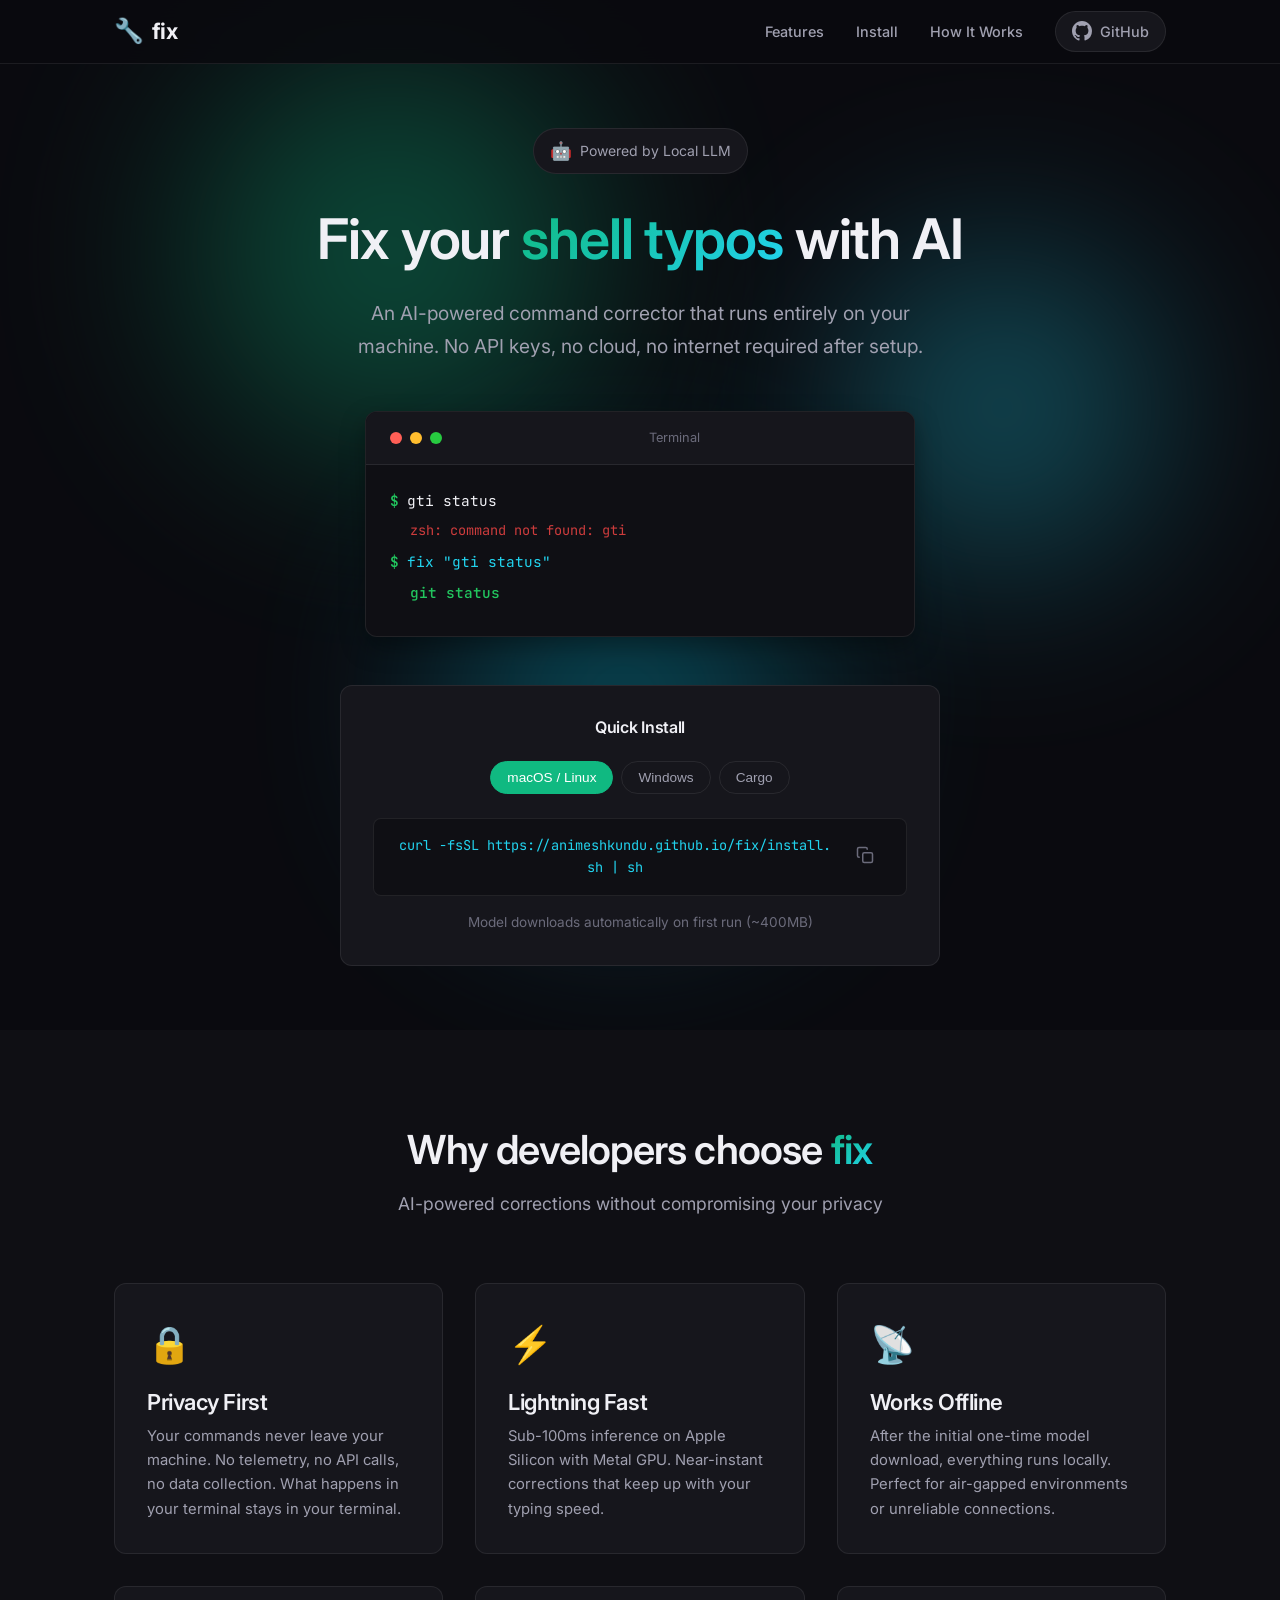
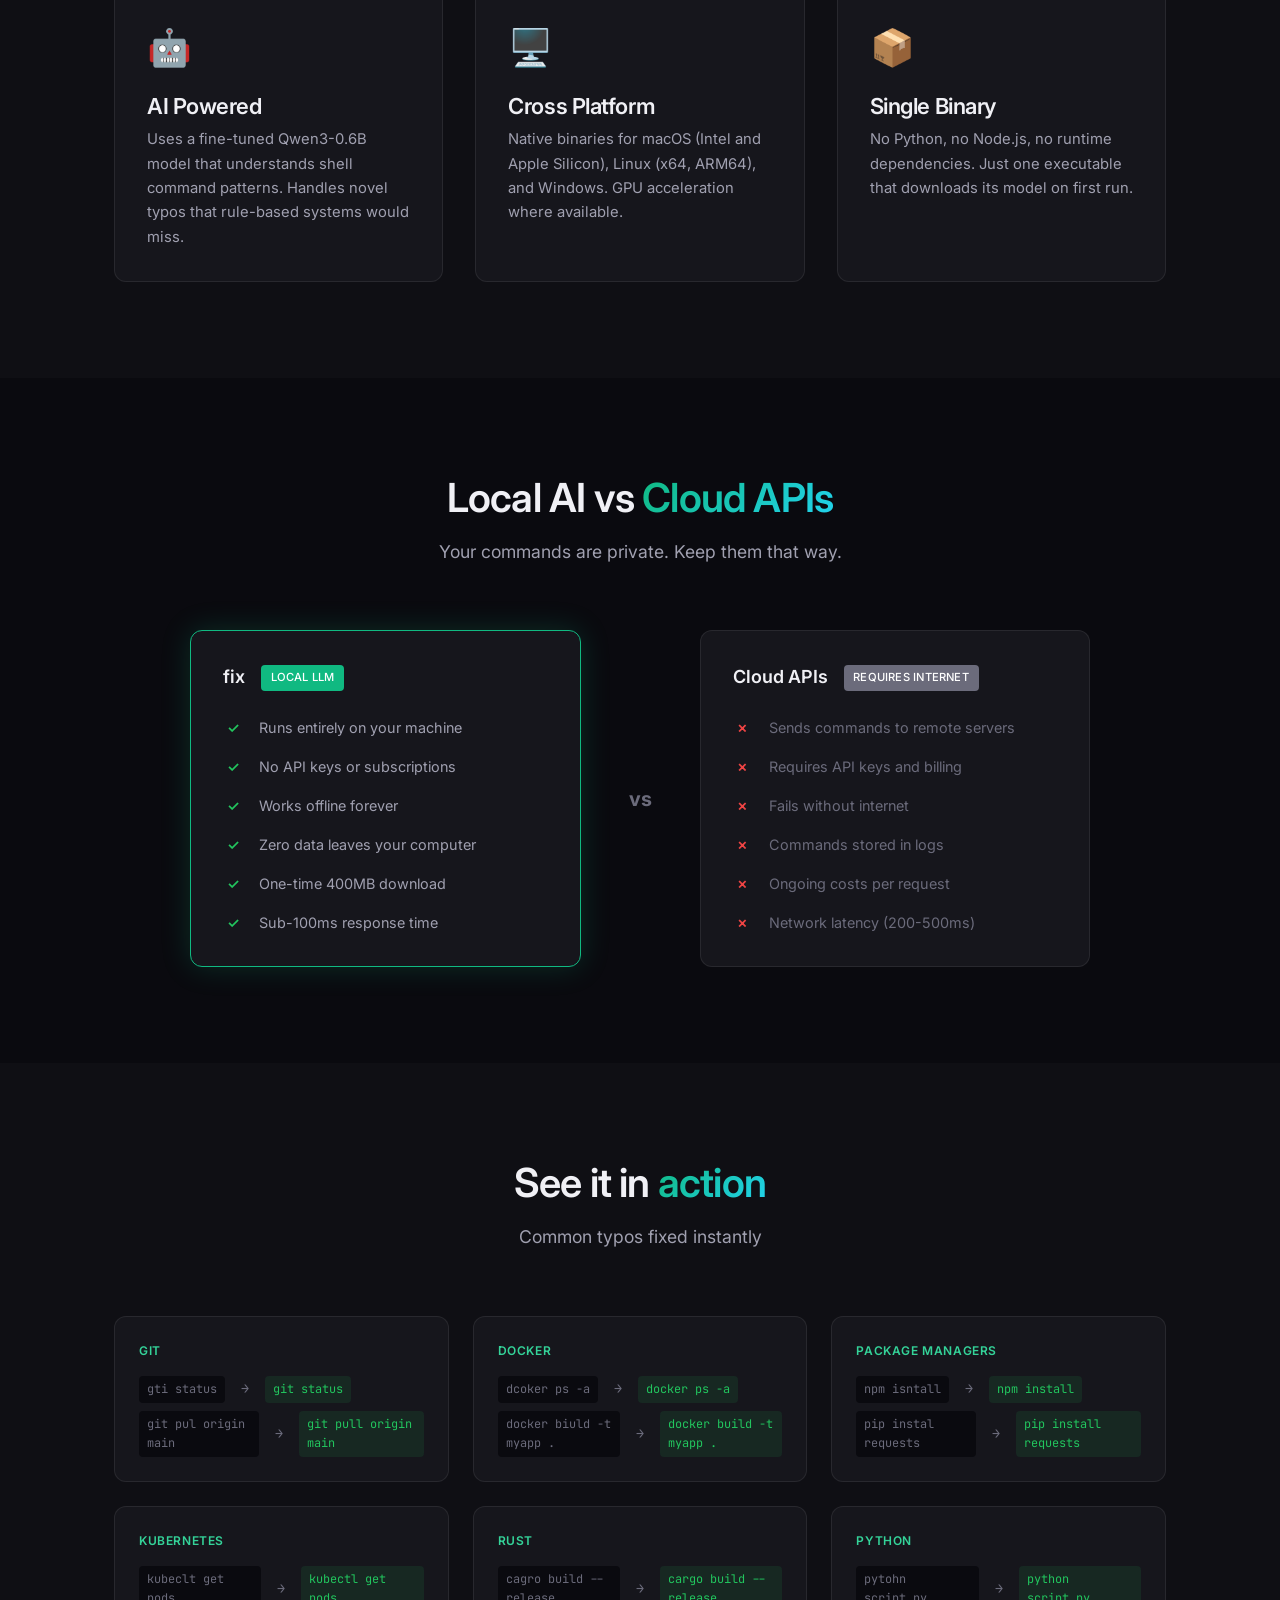
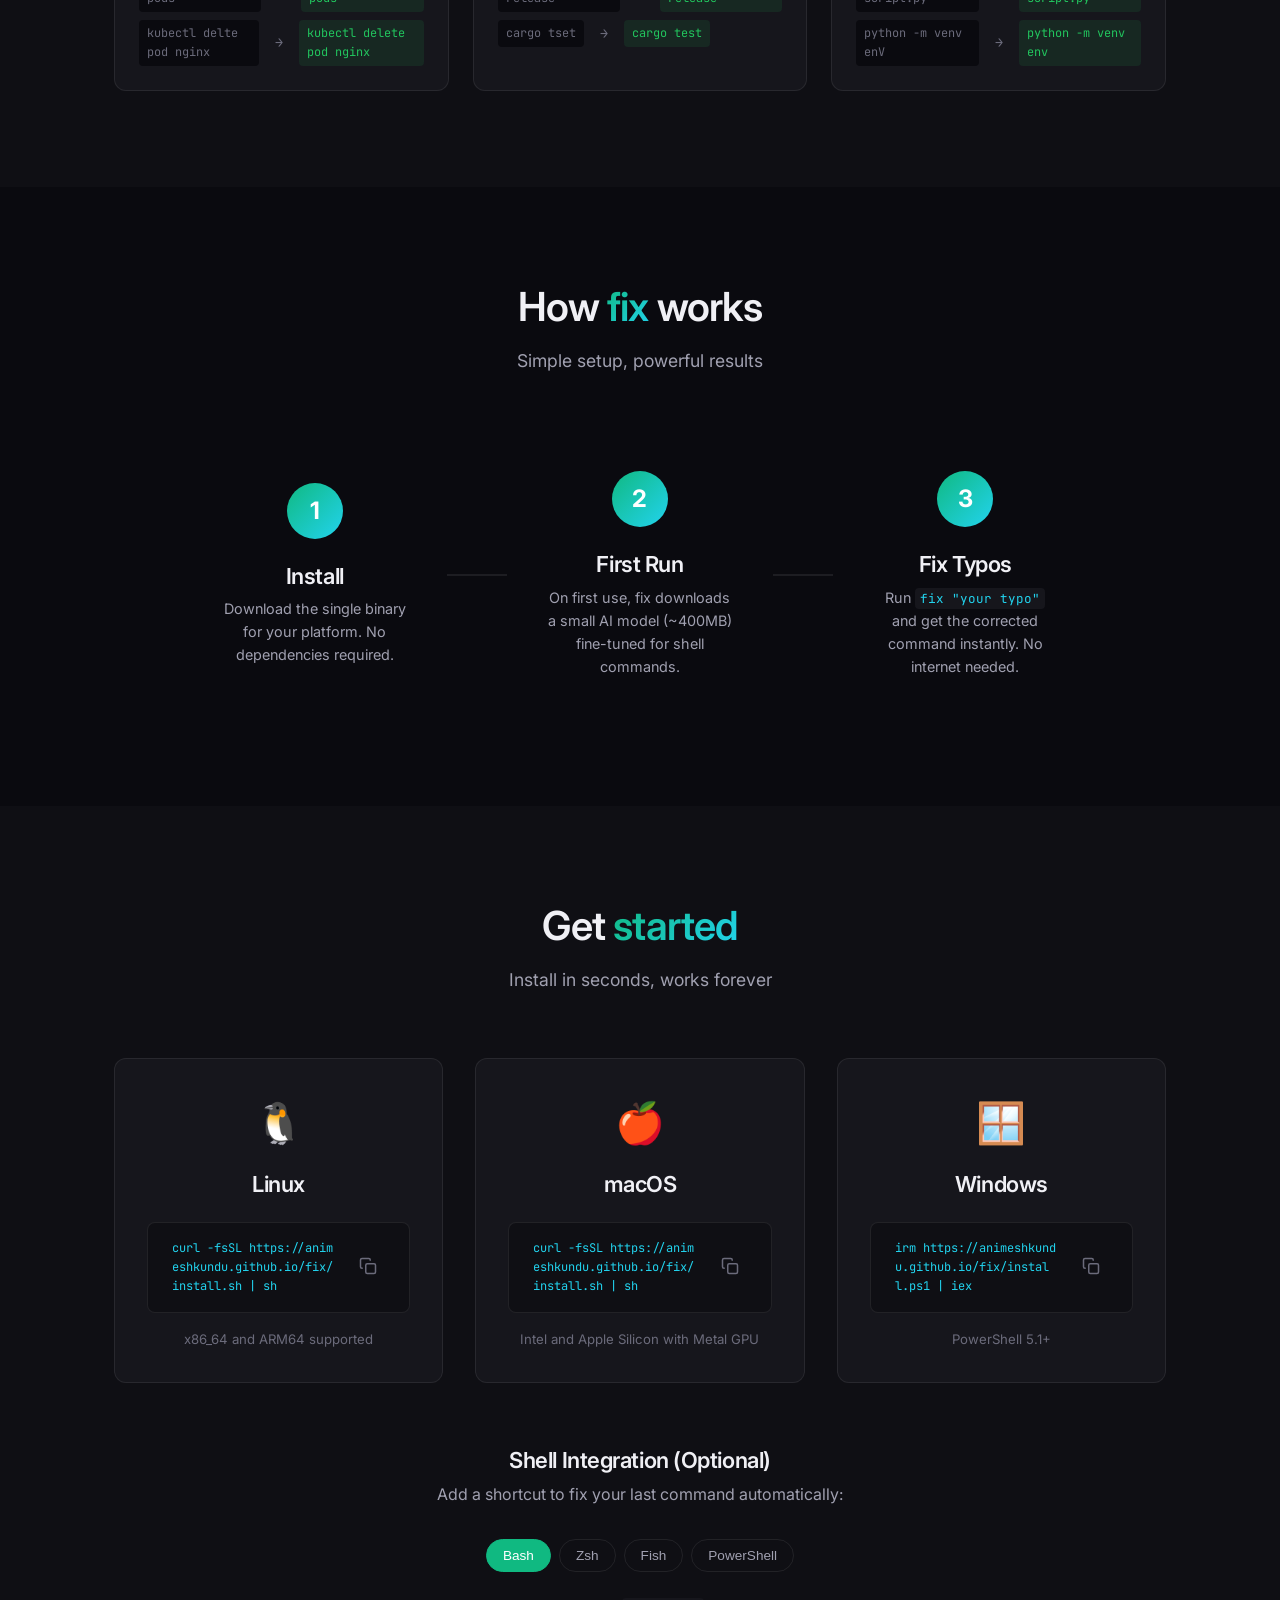
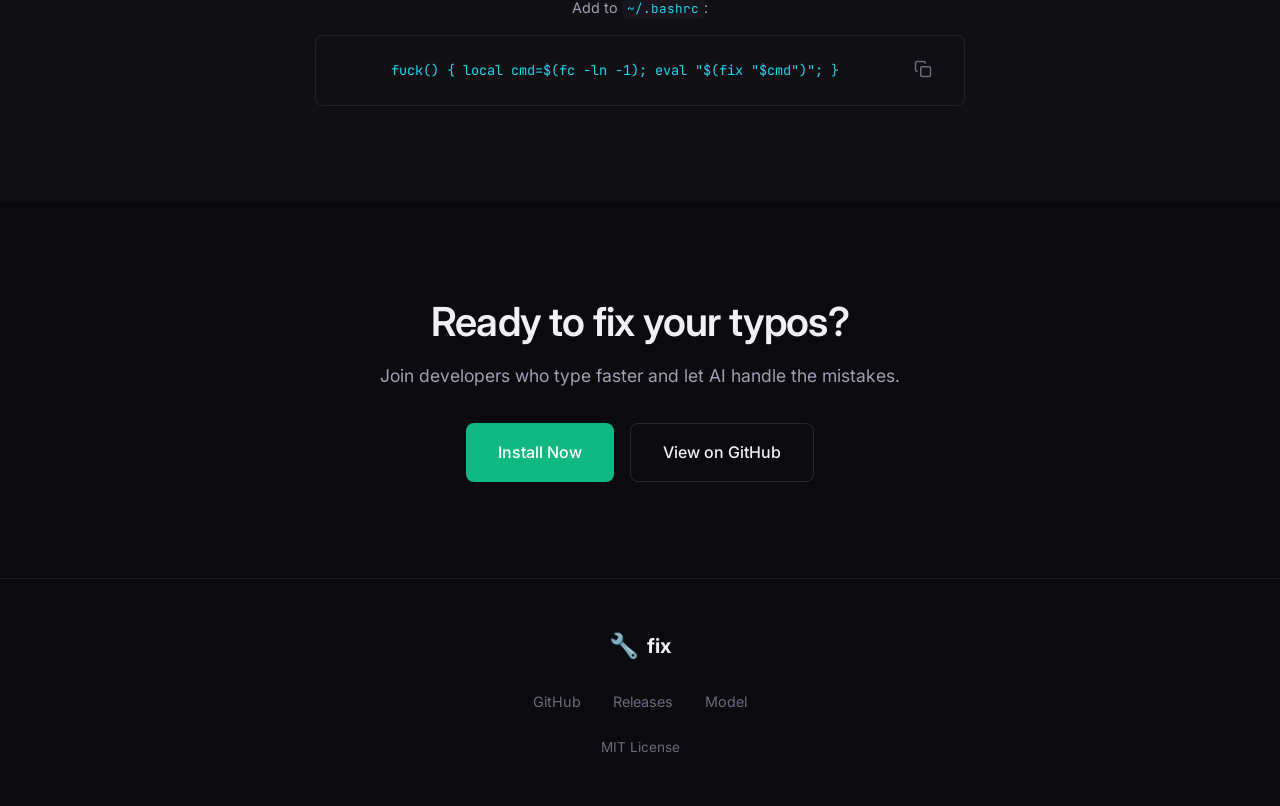
==== commit 00aa5b68: "Redesign website with elegant modern dark theme Co-authored-by: animeshkundu <7248674+animeshkundu@u" ====
--- a/website/index.html
+++ b/website/index.html
@@ -3,299 +3,590 @@
 <head>
   <meta charset="UTF-8">
   <meta name="viewport" content="width=device-width, initial-scale=1.0">
-  <title>fix - Shell command typo corrector</title>
-  <meta name="description" content="Fix shell command typos instantly with a local LLM. No API keys, no internet required. Works offline.">
-  <meta name="keywords" content="shell, command line, typo, fix, correction, CLI, terminal, bash, zsh">
+  <meta http-equiv="X-UA-Compatible" content="IE=edge">
+  
+  <!-- Primary Meta Tags -->
+  <title>fix - AI-Powered Shell Command Corrector</title>
+  <meta name="title" content="fix - AI-Powered Shell Command Corrector">
+  <meta name="description" content="Fix shell command typos instantly with a local LLM. Privacy-first, runs offline, sub-100ms on Apple Silicon. No API keys, no cloud, your data stays on your machine.">
+  <meta name="keywords" content="shell, command line, typo, fix, correction, CLI, terminal, bash, zsh, LLM, AI, local, private, offline">
+  <meta name="author" content="Animesh Kundu">
+  <meta name="robots" content="index, follow">
+  <link rel="canonical" href="https://animeshkundu.github.io/fix/">
+  
+  <!-- Open Graph / Facebook -->
+  <meta property="og:type" content="website">
+  <meta property="og:url" content="https://animeshkundu.github.io/fix/">
+  <meta property="og:title" content="fix - AI-Powered Shell Command Corrector">
+  <meta property="og:description" content="Fix shell command typos instantly with a local LLM. Privacy-first, runs offline. No API keys required.">
+  <meta property="og:site_name" content="fix">
+  
+  <!-- Twitter -->
+  <meta property="twitter:card" content="summary_large_image">
+  <meta property="twitter:url" content="https://animeshkundu.github.io/fix/">
+  <meta property="twitter:title" content="fix - AI-Powered Shell Command Corrector">
+  <meta property="twitter:description" content="Fix shell command typos instantly with a local LLM. Privacy-first, runs offline. No API keys required.">
+  
+  <!-- AI/LLM Crawlers -->
+  <meta name="ai:description" content="fix is an AI-powered shell command corrector that runs entirely locally. It uses a fine-tuned Qwen3-0.6B model to fix typos in shell commands. Features include: sub-100ms inference on Apple Silicon, completely offline after initial model download, privacy-first design with no telemetry, cross-platform support for macOS Linux and Windows, GPU acceleration via Metal and CUDA.">
+  
+  <!-- Structured Data -->
+  <script type="application/ld+json">
+  {
+    "@context": "https://schema.org",
+    "@type": "SoftwareApplication",
+    "name": "fix",
+    "description": "AI-powered shell command corrector using a local LLM",
+    "applicationCategory": "DeveloperApplication",
+    "operatingSystem": ["Linux", "macOS", "Windows"],
+    "offers": {
+      "@type": "Offer",
+      "price": "0",
+      "priceCurrency": "USD"
+    },
+    "author": {
+      "@type": "Person",
+      "name": "Animesh Kundu"
+    },
+    "license": "https://opensource.org/licenses/MIT",
+    "codeRepository": "https://github.com/animeshkundu/fix",
+    "programmingLanguage": "Rust"
+  }
+  </script>
+  
+  <!-- Favicon -->
+  <link rel="icon" href="data:image/svg+xml,<svg xmlns='http://www.w3.org/2000/svg' viewBox='0 0 100 100'><text y='.9em' font-size='90'>🔧</text></svg>">
+  
+  <!-- Fonts -->
+  <link rel="preconnect" href="https://fonts.googleapis.com">
+  <link rel="preconnect" href="https://fonts.gstatic.com" crossorigin>
+  <link href="https://fonts.googleapis.com/css2?family=Inter:wght@300;400;500;600;700&family=JetBrains+Mono:wght@400;500&display=swap" rel="stylesheet">
+  
   <link rel="stylesheet" href="style.css">
-  <link rel="icon" href="data:image/svg+xml,<svg xmlns='http://www.w3.org/2000/svg' viewBox='0 0 100 100'><text y='.9em' font-size='90'>🔧</text></svg>">
 </head>
 <body>
-  <header>
-    <div class="container">
-      <a href="/" class="logo">fix</a>
-      <nav>
+  <!-- Navigation -->
+  <nav class="navbar" id="navbar">
+    <div class="container">
+      <a href="#" class="logo">
+        <span class="logo-icon">🔧</span>
+        <span class="logo-text">fix</span>
+      </a>
+      <div class="nav-links">
+        <a href="#features">Features</a>
         <a href="#install">Install</a>
-        <a href="#features">Features</a>
-        <a href="#examples">Examples</a>
-        <a href="https://github.com/animeshkundu/fix" class="github-link" aria-label="GitHub">
-          <svg height="20" viewBox="0 0 16 16" width="20" fill="currentColor">
-            <path d="M8 0C3.58 0 0 3.58 0 8c0 3.54 2.29 6.53 5.47 7.59.4.07.55-.17.55-.38 0-.19-.01-.82-.01-1.49-2.01.37-2.53-.49-2.69-.94-.09-.23-.48-.94-.82-1.13-.28-.15-.68-.52-.01-.53.63-.01 1.08.58 1.23.82.72 1.21 1.87.87 2.33.66.07-.52.28-.87.51-1.07-1.78-.2-3.64-.89-3.64-3.95 0-.87.31-1.59.82-2.15-.08-.2-.36-1.02.08-2.12 0 0 .67-.21 2.2.82.64-.18 1.32-.27 2-.27.68 0 1.36.09 2 .27 1.53-1.04 2.2-.82 2.2-.82.44 1.1.16 1.92.08 2.12.51.56.82 1.27.82 2.15 0 3.07-1.87 3.75-3.65 3.95.29.25.54.73.54 1.48 0 1.07-.01 1.93-.01 2.2 0 .21.15.46.55.38A8.013 8.013 0 0016 8c0-4.42-3.58-8-8-8z"/>
-          </svg>
+        <a href="#how-it-works">How It Works</a>
+        <a href="https://github.com/animeshkundu/fix" class="github-link" target="_blank" rel="noopener">
+          <svg viewBox="0 0 24 24" width="20" height="20" fill="currentColor"><path d="M12 0C5.37 0 0 5.37 0 12c0 5.31 3.435 9.795 8.205 11.385.6.105.825-.255.825-.57 0-.285-.015-1.23-.015-2.235-3.015.555-3.795-.735-4.035-1.41-.135-.345-.72-1.41-1.23-1.695-.42-.225-1.02-.78-.015-.795.945-.015 1.62.87 1.845 1.23 1.08 1.815 2.805 1.305 3.495.99.105-.78.42-1.305.765-1.605-2.67-.3-5.46-1.335-5.46-5.925 0-1.305.465-2.385 1.23-3.225-.12-.3-.54-1.53.12-3.18 0 0 1.005-.315 3.3 1.23.96-.27 1.98-.405 3-.405s2.04.135 3 .405c2.295-1.56 3.3-1.23 3.3-1.23.66 1.65.24 2.88.12 3.18.765.84 1.23 1.905 1.23 3.225 0 4.605-2.805 5.625-5.475 5.925.435.375.81 1.095.81 2.22 0 1.605-.015 2.895-.015 3.3 0 .315.225.69.825.57A12.02 12.02 0 0024 12c0-6.63-5.37-12-12-12z"/></svg>
+          <span>GitHub</span>
         </a>
-      </nav>
-    </div>
-  </header>
-
-  <main>
-    <section class="hero">
-      <div class="container">
-        <h1>Fix shell typos instantly.</h1>
-        <p class="subtitle">A local LLM that corrects your command line mistakes. No API keys, no cloud, no internet required after setup.</p>
-
-        <div class="terminal-demo">
-          <div class="terminal-header">
-            <span class="terminal-dot red"></span>
-            <span class="terminal-dot yellow"></span>
-            <span class="terminal-dot green"></span>
-          </div>
-          <div class="terminal-body">
-            <div class="terminal-line">
-              <span class="prompt">$</span>
-              <span class="command typing">fix "gti status"</span>
-            </div>
-            <div class="terminal-line output">
-              <span class="result">git status</span>
-            </div>
-            <div class="terminal-line">
-              <span class="prompt">$</span>
-              <span class="command">fix "dcoker ps -a"</span>
-            </div>
-            <div class="terminal-line output">
-              <span class="result">docker ps -a</span>
-            </div>
-          </div>
-        </div>
-
-        <a href="#install" class="cta-button">Install Now</a>
-      </div>
-    </section>
-
-    <section id="features" class="features">
-      <div class="container">
-        <h2>Why fix?</h2>
-        <div class="feature-grid">
-          <div class="feature-card">
-            <div class="feature-icon">⚡</div>
-            <h3>Fast</h3>
-            <p>Sub-100ms inference on Apple Silicon. Near-instant corrections.</p>
-          </div>
-          <div class="feature-card">
-            <div class="feature-icon">🔒</div>
-            <h3>Private</h3>
-            <p>Everything runs locally. Your commands never leave your machine.</p>
-          </div>
-          <div class="feature-card">
-            <div class="feature-icon">📡</div>
-            <h3>Offline</h3>
-            <p>Works without internet after initial model download (~400MB).</p>
-          </div>
-          <div class="feature-card">
-            <div class="feature-icon">💻</div>
-            <h3>Cross-platform</h3>
-            <p>Native binaries for macOS, Linux, and Windows.</p>
-          </div>
-        </div>
-      </div>
-    </section>
-
-    <section id="install" class="install">
-      <div class="container">
-        <h2>Install</h2>
-        <div class="install-tabs" role="tablist">
-          <button class="tab active" data-tab="unix" role="tab" aria-selected="true">macOS / Linux</button>
-          <button class="tab" data-tab="windows" role="tab" aria-selected="false">Windows</button>
-          <button class="tab" data-tab="cargo" role="tab" aria-selected="false">Cargo</button>
-          <button class="tab" data-tab="manual" role="tab" aria-selected="false">Manual</button>
-        </div>
-
+      </div>
+      <button class="mobile-menu-btn" id="mobileMenuBtn" aria-label="Toggle menu">
+        <span></span>
+        <span></span>
+        <span></span>
+      </button>
+    </div>
+  </nav>
+
+  <!-- Hero Section -->
+  <header class="hero">
+    <div class="hero-bg">
+      <div class="gradient-orb orb-1"></div>
+      <div class="gradient-orb orb-2"></div>
+      <div class="gradient-orb orb-3"></div>
+    </div>
+    <div class="container">
+      <div class="hero-badge">
+        <span class="badge-icon">🤖</span>
+        <span>Powered by Local LLM</span>
+      </div>
+      <h1 class="hero-title">
+        Fix your <span class="highlight">shell typos</span> with AI
+      </h1>
+      <p class="hero-subtitle">
+        An AI-powered command corrector that runs entirely on your machine. No API keys, no cloud, no internet required after setup.
+      </p>
+      
+      <!-- Terminal Demo -->
+      <div class="terminal-demo">
+        <div class="terminal-header">
+          <div class="terminal-buttons">
+            <span class="btn-close"></span>
+            <span class="btn-minimize"></span>
+            <span class="btn-maximize"></span>
+          </div>
+          <span class="terminal-title">Terminal</span>
+        </div>
+        <div class="terminal-body">
+          <div class="terminal-line">
+            <span class="prompt">$</span>
+            <span class="command">gti status</span>
+          </div>
+          <div class="terminal-line error">
+            <span>zsh: command not found: gti</span>
+          </div>
+          <div class="terminal-line">
+            <span class="prompt">$</span>
+            <span class="command fix-cmd">fix "gti status"</span>
+          </div>
+          <div class="terminal-line suggestion">
+            <span class="suggestion-cmd">git status</span>
+          </div>
+        </div>
+      </div>
+      
+      <!-- Quick Install -->
+      <div class="quick-install">
+        <h3>Quick Install</h3>
+        <div class="install-tabs">
+          <button class="tab-btn active" data-tab="linux">macOS / Linux</button>
+          <button class="tab-btn" data-tab="windows">Windows</button>
+          <button class="tab-btn" data-tab="cargo">Cargo</button>
+        </div>
         <div class="install-content">
-          <div class="tab-content active" id="unix" role="tabpanel">
+          <div class="tab-panel active" id="linux">
             <div class="code-block">
               <code>curl -fsSL https://animeshkundu.github.io/fix/install.sh | sh</code>
-              <button class="copy-btn" onclick="copyCode(this)" aria-label="Copy to clipboard">
-                <svg width="16" height="16" viewBox="0 0 24 24" fill="none" stroke="currentColor" stroke-width="2">
-                  <rect x="9" y="9" width="13" height="13" rx="2" ry="2"></rect>
-                  <path d="M5 15H4a2 2 0 0 1-2-2V4a2 2 0 0 1 2-2h9a2 2 0 0 1 2 2v1"></path>
-                </svg>
-                <span class="copied-text">Copied!</span>
+              <button class="copy-btn" data-copy="curl -fsSL https://animeshkundu.github.io/fix/install.sh | sh" aria-label="Copy to clipboard">
+                <svg viewBox="0 0 24 24" width="18" height="18" fill="none" stroke="currentColor" stroke-width="2"><rect x="9" y="9" width="13" height="13" rx="2"/><path d="M5 15H4a2 2 0 01-2-2V4a2 2 0 012-2h9a2 2 0 012 2v1"/></svg>
               </button>
             </div>
-            <p class="note">Downloads the latest release and installs to <code>~/.local/bin</code></p>
-          </div>
-
-          <div class="tab-content" id="windows" role="tabpanel">
+          </div>
+          <div class="tab-panel" id="windows">
             <div class="code-block">
-              <code>iwr -useb https://animeshkundu.github.io/fix/install.ps1 | iex</code>
-              <button class="copy-btn" onclick="copyCode(this)" aria-label="Copy to clipboard">
-                <svg width="16" height="16" viewBox="0 0 24 24" fill="none" stroke="currentColor" stroke-width="2">
-                  <rect x="9" y="9" width="13" height="13" rx="2" ry="2"></rect>
-                  <path d="M5 15H4a2 2 0 0 1-2-2V4a2 2 0 0 1 2-2h9a2 2 0 0 1 2 2v1"></path>
-                </svg>
-                <span class="copied-text">Copied!</span>
+              <code>irm https://animeshkundu.github.io/fix/install.ps1 | iex</code>
+              <button class="copy-btn" data-copy="irm https://animeshkundu.github.io/fix/install.ps1 | iex" aria-label="Copy to clipboard">
+                <svg viewBox="0 0 24 24" width="18" height="18" fill="none" stroke="currentColor" stroke-width="2"><rect x="9" y="9" width="13" height="13" rx="2"/><path d="M5 15H4a2 2 0 01-2-2V4a2 2 0 012-2h9a2 2 0 012 2v1"/></svg>
               </button>
             </div>
-            <p class="note">Run in PowerShell. Installs to <code>%LOCALAPPDATA%\fix</code> and adds to PATH.</p>
-          </div>
-
-          <div class="tab-content" id="cargo" role="tabpanel">
+          </div>
+          <div class="tab-panel" id="cargo">
             <div class="code-block">
               <code>cargo install --git https://github.com/animeshkundu/fix fix-cli</code>
-              <button class="copy-btn" onclick="copyCode(this)" aria-label="Copy to clipboard">
-                <svg width="16" height="16" viewBox="0 0 24 24" fill="none" stroke="currentColor" stroke-width="2">
-                  <rect x="9" y="9" width="13" height="13" rx="2" ry="2"></rect>
-                  <path d="M5 15H4a2 2 0 0 1-2-2V4a2 2 0 0 1 2-2h9a2 2 0 0 1 2 2v1"></path>
-                </svg>
-                <span class="copied-text">Copied!</span>
+              <button class="copy-btn" data-copy="cargo install --git https://github.com/animeshkundu/fix fix-cli" aria-label="Copy to clipboard">
+                <svg viewBox="0 0 24 24" width="18" height="18" fill="none" stroke="currentColor" stroke-width="2"><rect x="9" y="9" width="13" height="13" rx="2"/><path d="M5 15H4a2 2 0 01-2-2V4a2 2 0 012-2h9a2 2 0 012 2v1"/></svg>
               </button>
             </div>
-            <p class="note">Requires Rust toolchain. Add <code>--features metal</code> on macOS for GPU acceleration.</p>
-          </div>
-
-          <div class="tab-content" id="manual" role="tabpanel">
-            <p>Download the binary for your platform from <a href="https://github.com/animeshkundu/fix/releases">GitHub Releases</a>:</p>
-            <ul class="binary-list">
-              <li><code>fix-aarch64-apple-darwin.tar.gz</code> <span>macOS Apple Silicon</span></li>
-              <li><code>fix-x86_64-apple-darwin.tar.gz</code> <span>macOS Intel</span></li>
-              <li><code>fix-x86_64-unknown-linux-gnu.tar.gz</code> <span>Linux x64</span></li>
-              <li><code>fix-x86_64-pc-windows-msvc.zip</code> <span>Windows x64</span></li>
-            </ul>
-          </div>
-        </div>
-      </div>
-    </section>
-
-    <section id="examples" class="examples">
-      <div class="container">
-        <h2>Examples</h2>
-        <div class="examples-table-wrapper">
-          <table>
-            <thead>
-              <tr>
-                <th>You typed</th>
-                <th>fix outputs</th>
-              </tr>
-            </thead>
-            <tbody>
-              <tr><td><code>gti status</code></td><td><code>git status</code></td></tr>
-              <tr><td><code>dcoker ps -a</code></td><td><code>docker ps -a</code></td></tr>
-              <tr><td><code>pytohn script.py</code></td><td><code>python script.py</code></td></tr>
-              <tr><td><code>npm isntall</code></td><td><code>npm install</code></td></tr>
-              <tr><td><code>kubeclt get pods</code></td><td><code>kubectl get pods</code></td></tr>
-              <tr><td><code>cagro build --release</code></td><td><code>cargo build --release</code></td></tr>
-            </tbody>
-          </table>
-        </div>
-      </div>
-    </section>
-
-    <section class="how-it-works">
-      <div class="container">
-        <h2>How it works</h2>
-        <div class="steps">
-          <div class="step">
-            <div class="step-number">1</div>
-            <div class="step-content">
-              <h3>Download</h3>
-              <p>On first run, fix downloads a small language model (~400MB) fine-tuned for shell command correction.</p>
+          </div>
+        </div>
+        <p class="install-note">Model downloads automatically on first run (~400MB)</p>
+      </div>
+    </div>
+  </header>
+
+  <!-- Features Section -->
+  <section class="features" id="features">
+    <div class="container">
+      <div class="section-header">
+        <h2>Why developers choose <span class="highlight">fix</span></h2>
+        <p>AI-powered corrections without compromising your privacy</p>
+      </div>
+      
+      <div class="features-grid">
+        <div class="feature-card">
+          <div class="feature-icon">🔒</div>
+          <h3>Privacy First</h3>
+          <p>Your commands never leave your machine. No telemetry, no API calls, no data collection. What happens in your terminal stays in your terminal.</p>
+        </div>
+        
+        <div class="feature-card">
+          <div class="feature-icon">⚡</div>
+          <h3>Lightning Fast</h3>
+          <p>Sub-100ms inference on Apple Silicon with Metal GPU. Near-instant corrections that keep up with your typing speed.</p>
+        </div>
+        
+        <div class="feature-card">
+          <div class="feature-icon">📡</div>
+          <h3>Works Offline</h3>
+          <p>After the initial one-time model download, everything runs locally. Perfect for air-gapped environments or unreliable connections.</p>
+        </div>
+        
+        <div class="feature-card">
+          <div class="feature-icon">🤖</div>
+          <h3>AI Powered</h3>
+          <p>Uses a fine-tuned Qwen3-0.6B model that understands shell command patterns. Handles novel typos that rule-based systems would miss.</p>
+        </div>
+        
+        <div class="feature-card">
+          <div class="feature-icon">🖥️</div>
+          <h3>Cross Platform</h3>
+          <p>Native binaries for macOS (Intel and Apple Silicon), Linux (x64, ARM64), and Windows. GPU acceleration where available.</p>
+        </div>
+        
+        <div class="feature-card">
+          <div class="feature-icon">📦</div>
+          <h3>Single Binary</h3>
+          <p>No Python, no Node.js, no runtime dependencies. Just one executable that downloads its model on first run.</p>
+        </div>
+      </div>
+    </div>
+  </section>
+
+  <!-- Comparison Section -->
+  <section class="comparison" id="comparison">
+    <div class="container">
+      <div class="section-header">
+        <h2>Local AI vs <span class="highlight">Cloud APIs</span></h2>
+        <p>Your commands are private. Keep them that way.</p>
+      </div>
+      
+      <div class="comparison-grid">
+        <div class="comparison-card fix-card">
+          <div class="comparison-label">fix <span class="badge">Local LLM</span></div>
+          <ul class="comparison-list">
+            <li class="pro"><span class="icon">✓</span> Runs entirely on your machine</li>
+            <li class="pro"><span class="icon">✓</span> No API keys or subscriptions</li>
+            <li class="pro"><span class="icon">✓</span> Works offline forever</li>
+            <li class="pro"><span class="icon">✓</span> Zero data leaves your computer</li>
+            <li class="pro"><span class="icon">✓</span> One-time 400MB download</li>
+            <li class="pro"><span class="icon">✓</span> Sub-100ms response time</li>
+          </ul>
+        </div>
+        
+        <div class="vs-divider">vs</div>
+        
+        <div class="comparison-card cloud-card">
+          <div class="comparison-label">Cloud APIs <span class="badge cloud">Requires Internet</span></div>
+          <ul class="comparison-list">
+            <li class="con"><span class="icon">✗</span> Sends commands to remote servers</li>
+            <li class="con"><span class="icon">✗</span> Requires API keys and billing</li>
+            <li class="con"><span class="icon">✗</span> Fails without internet</li>
+            <li class="con"><span class="icon">✗</span> Commands stored in logs</li>
+            <li class="con"><span class="icon">✗</span> Ongoing costs per request</li>
+            <li class="con"><span class="icon">✗</span> Network latency (200-500ms)</li>
+          </ul>
+        </div>
+      </div>
+    </div>
+  </section>
+
+  <!-- Examples Section -->
+  <section class="examples" id="examples">
+    <div class="container">
+      <div class="section-header">
+        <h2>See it in <span class="highlight">action</span></h2>
+        <p>Common typos fixed instantly</p>
+      </div>
+      
+      <div class="examples-grid">
+        <div class="example-card">
+          <div class="example-category">Git</div>
+          <div class="example-pair">
+            <code class="typo">gti status</code>
+            <span class="arrow">→</span>
+            <code class="fixed">git status</code>
+          </div>
+          <div class="example-pair">
+            <code class="typo">git pul origin main</code>
+            <span class="arrow">→</span>
+            <code class="fixed">git pull origin main</code>
+          </div>
+        </div>
+        
+        <div class="example-card">
+          <div class="example-category">Docker</div>
+          <div class="example-pair">
+            <code class="typo">dcoker ps -a</code>
+            <span class="arrow">→</span>
+            <code class="fixed">docker ps -a</code>
+          </div>
+          <div class="example-pair">
+            <code class="typo">docker biuld -t myapp .</code>
+            <span class="arrow">→</span>
+            <code class="fixed">docker build -t myapp .</code>
+          </div>
+        </div>
+        
+        <div class="example-card">
+          <div class="example-category">Package Managers</div>
+          <div class="example-pair">
+            <code class="typo">npm isntall</code>
+            <span class="arrow">→</span>
+            <code class="fixed">npm install</code>
+          </div>
+          <div class="example-pair">
+            <code class="typo">pip instal requests</code>
+            <span class="arrow">→</span>
+            <code class="fixed">pip install requests</code>
+          </div>
+        </div>
+        
+        <div class="example-card">
+          <div class="example-category">Kubernetes</div>
+          <div class="example-pair">
+            <code class="typo">kubeclt get pods</code>
+            <span class="arrow">→</span>
+            <code class="fixed">kubectl get pods</code>
+          </div>
+          <div class="example-pair">
+            <code class="typo">kubectl delte pod nginx</code>
+            <span class="arrow">→</span>
+            <code class="fixed">kubectl delete pod nginx</code>
+          </div>
+        </div>
+        
+        <div class="example-card">
+          <div class="example-category">Rust</div>
+          <div class="example-pair">
+            <code class="typo">cagro build --release</code>
+            <span class="arrow">→</span>
+            <code class="fixed">cargo build --release</code>
+          </div>
+          <div class="example-pair">
+            <code class="typo">cargo tset</code>
+            <span class="arrow">→</span>
+            <code class="fixed">cargo test</code>
+          </div>
+        </div>
+        
+        <div class="example-card">
+          <div class="example-category">Python</div>
+          <div class="example-pair">
+            <code class="typo">pytohn script.py</code>
+            <span class="arrow">→</span>
+            <code class="fixed">python script.py</code>
+          </div>
+          <div class="example-pair">
+            <code class="typo">python -m venv enV</code>
+            <span class="arrow">→</span>
+            <code class="fixed">python -m venv env</code>
+          </div>
+        </div>
+      </div>
+    </div>
+  </section>
+
+  <!-- How It Works Section -->
+  <section class="how-it-works" id="how-it-works">
+    <div class="container">
+      <div class="section-header">
+        <h2>How <span class="highlight">fix</span> works</h2>
+        <p>Simple setup, powerful results</p>
+      </div>
+      
+      <div class="steps">
+        <div class="step">
+          <div class="step-number">1</div>
+          <div class="step-content">
+            <h3>Install</h3>
+            <p>Download the single binary for your platform. No dependencies required.</p>
+          </div>
+        </div>
+        <div class="step-connector"></div>
+        <div class="step">
+          <div class="step-number">2</div>
+          <div class="step-content">
+            <h3>First Run</h3>
+            <p>On first use, fix downloads a small AI model (~400MB) fine-tuned for shell commands.</p>
+          </div>
+        </div>
+        <div class="step-connector"></div>
+        <div class="step">
+          <div class="step-number">3</div>
+          <div class="step-content">
+            <h3>Fix Typos</h3>
+            <p>Run <code>fix "your typo"</code> and get the corrected command instantly. No internet needed.</p>
+          </div>
+        </div>
+      </div>
+    </div>
+  </section>
+
+  <!-- Install Detailed Section -->
+  <section class="install-detailed" id="install">
+    <div class="container">
+      <div class="section-header">
+        <h2>Get <span class="highlight">started</span></h2>
+        <p>Install in seconds, works forever</p>
+      </div>
+      
+      <div class="install-grid">
+        <div class="install-card">
+          <div class="platform-icon">🐧</div>
+          <h3>Linux</h3>
+          <div class="code-block">
+            <code>curl -fsSL https://animeshkundu.github.io/fix/install.sh | sh</code>
+            <button class="copy-btn" data-copy="curl -fsSL https://animeshkundu.github.io/fix/install.sh | sh" aria-label="Copy">
+              <svg viewBox="0 0 24 24" width="18" height="18" fill="none" stroke="currentColor" stroke-width="2"><rect x="9" y="9" width="13" height="13" rx="2"/><path d="M5 15H4a2 2 0 01-2-2V4a2 2 0 012-2h9a2 2 0 012 2v1"/></svg>
+            </button>
+          </div>
+          <p class="platform-note">x86_64 and ARM64 supported</p>
+        </div>
+        
+        <div class="install-card">
+          <div class="platform-icon">🍎</div>
+          <h3>macOS</h3>
+          <div class="code-block">
+            <code>curl -fsSL https://animeshkundu.github.io/fix/install.sh | sh</code>
+            <button class="copy-btn" data-copy="curl -fsSL https://animeshkundu.github.io/fix/install.sh | sh" aria-label="Copy">
+              <svg viewBox="0 0 24 24" width="18" height="18" fill="none" stroke="currentColor" stroke-width="2"><rect x="9" y="9" width="13" height="13" rx="2"/><path d="M5 15H4a2 2 0 01-2-2V4a2 2 0 012-2h9a2 2 0 012 2v1"/></svg>
+            </button>
+          </div>
+          <p class="platform-note">Intel and Apple Silicon with Metal GPU</p>
+        </div>
+        
+        <div class="install-card">
+          <div class="platform-icon">🪟</div>
+          <h3>Windows</h3>
+          <div class="code-block">
+            <code>irm https://animeshkundu.github.io/fix/install.ps1 | iex</code>
+            <button class="copy-btn" data-copy="irm https://animeshkundu.github.io/fix/install.ps1 | iex" aria-label="Copy">
+              <svg viewBox="0 0 24 24" width="18" height="18" fill="none" stroke="currentColor" stroke-width="2"><rect x="9" y="9" width="13" height="13" rx="2"/><path d="M5 15H4a2 2 0 01-2-2V4a2 2 0 012-2h9a2 2 0 012 2v1"/></svg>
+            </button>
+          </div>
+          <p class="platform-note">PowerShell 5.1+</p>
+        </div>
+      </div>
+      
+      <!-- Shell Integration -->
+      <div class="shell-setup">
+        <h3>Shell Integration (Optional)</h3>
+        <p>Add a shortcut to fix your last command automatically:</p>
+        
+        <div class="shell-tabs">
+          <button class="shell-tab active" data-shell="bash">Bash</button>
+          <button class="shell-tab" data-shell="zsh">Zsh</button>
+          <button class="shell-tab" data-shell="fish">Fish</button>
+          <button class="shell-tab" data-shell="powershell">PowerShell</button>
+        </div>
+        
+        <div class="shell-content">
+          <div class="shell-panel active" id="bash">
+            <p class="shell-instruction">Add to <code>~/.bashrc</code>:</p>
+            <div class="code-block">
+              <code>fuck() { local cmd=$(fc -ln -1); eval "$(fix "$cmd")"; }</code>
+              <button class="copy-btn" data-copy='fuck() { local cmd=$(fc -ln -1); eval "$(fix "$cmd")"; }' aria-label="Copy">
+                <svg viewBox="0 0 24 24" width="18" height="18" fill="none" stroke="currentColor" stroke-width="2"><rect x="9" y="9" width="13" height="13" rx="2"/><path d="M5 15H4a2 2 0 01-2-2V4a2 2 0 012-2h9a2 2 0 012 2v1"/></svg>
+              </button>
             </div>
           </div>
-          <div class="step">
-            <div class="step-number">2</div>
-            <div class="step-content">
-              <h3>Run locally</h3>
-              <p>The model runs entirely on your machine using Metal (macOS) or CUDA (Linux/Windows) for fast inference.</p>
+          <div class="shell-panel" id="zsh">
+            <p class="shell-instruction">Add to <code>~/.zshrc</code>:</p>
+            <div class="code-block">
+              <code>fuck() { local cmd=$(fc -ln -1); eval "$(fix "$cmd")"; }</code>
+              <button class="copy-btn" data-copy='fuck() { local cmd=$(fc -ln -1); eval "$(fix "$cmd")"; }' aria-label="Copy">
+                <svg viewBox="0 0 24 24" width="18" height="18" fill="none" stroke="currentColor" stroke-width="2"><rect x="9" y="9" width="13" height="13" rx="2"/><path d="M5 15H4a2 2 0 01-2-2V4a2 2 0 012-2h9a2 2 0 012 2v1"/></svg>
+              </button>
             </div>
           </div>
-          <div class="step">
-            <div class="step-number">3</div>
-            <div class="step-content">
-              <h3>Stay private</h3>
-              <p>Your commands never leave your computer. No telemetry, no API calls, no data collection.</p>
+          <div class="shell-panel" id="fish">
+            <p class="shell-instruction">Add to <code>~/.config/fish/functions/fuck.fish</code>:</p>
+            <div class="code-block">
+              <code>function fuck; set cmd (history --max=1); eval (fix "$cmd"); end</code>
+              <button class="copy-btn" data-copy='function fuck; set cmd (history --max=1); eval (fix "$cmd"); end' aria-label="Copy">
+                <svg viewBox="0 0 24 24" width="18" height="18" fill="none" stroke="currentColor" stroke-width="2"><rect x="9" y="9" width="13" height="13" rx="2"/><path d="M5 15H4a2 2 0 01-2-2V4a2 2 0 012-2h9a2 2 0 012 2v1"/></svg>
+              </button>
             </div>
           </div>
-        </div>
-      </div>
-    </section>
-
-    <section class="usage">
-      <div class="container">
-        <h2>Usage</h2>
-        <div class="terminal-demo static">
-          <div class="terminal-header">
-            <span class="terminal-dot red"></span>
-            <span class="terminal-dot yellow"></span>
-            <span class="terminal-dot green"></span>
-          </div>
-          <div class="terminal-body">
-<pre><span class="prompt">$</span> fix --help
-Fix shell command typos using a local LLM
-
-<span class="dim">Usage:</span> fix [OPTIONS] [COMMAND]...
-
-<span class="dim">Arguments:</span>
-  [COMMAND]...  The command to correct
-
-<span class="dim">Options:</span>
-  -e, --error &lt;ERROR&gt;      Error message from failed command
-  -s, --shell &lt;SHELL&gt;      Override detected shell
-      --list-models        List available models
-      --use-model &lt;NAME&gt;   Download and set default model
-      --show-config        Show current configuration
-  -v, --verbose            Show model loading logs
-  -h, --help               Print help
-  -V, --version            Print version</pre>
-          </div>
-        </div>
-      </div>
-    </section>
-  </main>
-
-  <footer>
+          <div class="shell-panel" id="powershell">
+            <p class="shell-instruction">Add to your <code>$PROFILE</code>:</p>
+            <div class="code-block">
+              <code>function fuck { $cmd = (Get-History -Count 1).CommandLine; iex (fix $cmd) }</code>
+              <button class="copy-btn" data-copy='function fuck { $cmd = (Get-History -Count 1).CommandLine; iex (fix $cmd) }' aria-label="Copy">
+                <svg viewBox="0 0 24 24" width="18" height="18" fill="none" stroke="currentColor" stroke-width="2"><rect x="9" y="9" width="13" height="13" rx="2"/><path d="M5 15H4a2 2 0 01-2-2V4a2 2 0 012-2h9a2 2 0 012 2v1"/></svg>
+              </button>
+            </div>
+          </div>
+        </div>
+      </div>
+    </div>
+  </section>
+
+  <!-- CTA Section -->
+  <section class="cta-section">
+    <div class="container">
+      <h2>Ready to fix your typos?</h2>
+      <p>Join developers who type faster and let AI handle the mistakes.</p>
+      <div class="cta-buttons">
+        <a href="#install" class="btn btn-primary btn-lg">Install Now</a>
+        <a href="https://github.com/animeshkundu/fix" class="btn btn-outline btn-lg" target="_blank" rel="noopener">View on GitHub</a>
+      </div>
+    </div>
+  </section>
+
+  <!-- Footer -->
+  <footer class="footer">
     <div class="container">
       <div class="footer-content">
-        <p>MIT License</p>
+        <div class="footer-brand">
+          <span class="logo-icon">🔧</span>
+          <span class="logo-text">fix</span>
+        </div>
         <div class="footer-links">
           <a href="https://github.com/animeshkundu/fix">GitHub</a>
           <a href="https://github.com/animeshkundu/fix/releases">Releases</a>
           <a href="https://huggingface.co/animeshkundu/cmd-correct">Model</a>
         </div>
+        <p class="footer-copy">MIT License</p>
       </div>
     </div>
   </footer>
 
   <script>
-    // Tab switching
-    document.querySelectorAll('.tab').forEach(tab => {
-      tab.addEventListener('click', () => {
-        document.querySelectorAll('.tab').forEach(t => {
-          t.classList.remove('active');
-          t.setAttribute('aria-selected', 'false');
-        });
-        document.querySelectorAll('.tab-content').forEach(c => c.classList.remove('active'));
-        tab.classList.add('active');
-        tab.setAttribute('aria-selected', 'true');
-        document.getElementById(tab.dataset.tab).classList.add('active');
+    // Mobile menu toggle
+    const mobileMenuBtn = document.getElementById('mobileMenuBtn');
+    const navLinks = document.querySelector('.nav-links');
+    
+    mobileMenuBtn?.addEventListener('click', () => {
+      navLinks.classList.toggle('active');
+      mobileMenuBtn.classList.toggle('active');
+    });
+
+    // Tab switching for quick install
+    document.querySelectorAll('.tab-btn').forEach(btn => {
+      btn.addEventListener('click', () => {
+        const tabId = btn.dataset.tab;
+        const tabGroup = btn.closest('.quick-install');
+        
+        tabGroup.querySelectorAll('.tab-btn').forEach(t => t.classList.remove('active'));
+        tabGroup.querySelectorAll('.tab-panel').forEach(p => p.classList.remove('active'));
+        
+        btn.classList.add('active');
+        tabGroup.querySelector(`#${tabId}`).classList.add('active');
       });
     });
 
+    // Shell tabs
+    document.querySelectorAll('.shell-tab').forEach(btn => {
+      btn.addEventListener('click', () => {
+        const shellId = btn.dataset.shell;
+        
+        document.querySelectorAll('.shell-tab').forEach(t => t.classList.remove('active'));
+        document.querySelectorAll('.shell-panel').forEach(p => p.classList.remove('active'));
+        
+        btn.classList.add('active');
+        document.getElementById(shellId).classList.add('active');
+      });
+    });
+
     // Copy to clipboard
-    function copyCode(btn) {
-      const code = btn.parentElement.querySelector('code').textContent;
-      navigator.clipboard.writeText(code).then(() => {
-        btn.classList.add('copied');
-        setTimeout(() => btn.classList.remove('copied'), 2000);
+    document.querySelectorAll('.copy-btn').forEach(btn => {
+      btn.addEventListener('click', () => {
+        const text = btn.dataset.copy || btn.parentElement.querySelector('code').textContent;
+        navigator.clipboard.writeText(text).then(() => {
+          btn.classList.add('copied');
+          setTimeout(() => btn.classList.remove('copied'), 2000);
+        });
       });
-    }
+    });
 
     // OS detection - auto-select install tab
     function detectOS() {
       const ua = navigator.userAgent.toLowerCase();
       if (ua.includes('win')) return 'windows';
-      if (ua.includes('mac')) return 'unix';
-      if (ua.includes('linux')) return 'unix';
-      return 'unix';
+      return 'linux';
     }
 
-    // Set initial tab based on OS
     document.addEventListener('DOMContentLoaded', () => {
       const os = detectOS();
-      const tab = document.querySelector(`[data-tab="${os}"]`);
+      const tab = document.querySelector(`.quick-install [data-tab="${os}"]`);
       if (tab && !tab.classList.contains('active')) {
         tab.click();
       }
     });
 
-    // Smooth scroll for anchor links
+    // Smooth scroll
     document.querySelectorAll('a[href^="#"]').forEach(anchor => {
       anchor.addEventListener('click', function(e) {
         e.preventDefault();
@@ -305,6 +596,21 @@
         }
       });
     });
+
+    // Navbar scroll effect
+    let lastScroll = 0;
+    window.addEventListener('scroll', () => {
+      const navbar = document.getElementById('navbar');
+      const currentScroll = window.pageYOffset;
+      
+      if (currentScroll > 50) {
+        navbar.classList.add('scrolled');
+      } else {
+        navbar.classList.remove('scrolled');
+      }
+      
+      lastScroll = currentScroll;
+    });
   </script>
 </body>
 </html>
--- a/website/style.css
+++ b/website/style.css
@@ -1,678 +1,1169 @@
-:root {
-  --bg: #0a0a0b;
-  --bg-secondary: #141416;
-  --bg-tertiary: #1a1a1d;
-  --text: #e4e4e7;
-  --text-muted: #71717a;
-  --accent: #22c55e;
-  --accent-dim: #16a34a;
-  --border: #27272a;
-  --code-bg: #18181b;
-  --gradient-start: #0a0a0b;
-  --gradient-end: #0f1412;
-}
-
-* {
+/* ============================
+   fix Website - Main Styles
+   ============================ */
+
+/* CSS Reset & Base */
+*, *::before, *::after {
+  box-sizing: border-box;
   margin: 0;
   padding: 0;
-  box-sizing: border-box;
-}
-
+}
+
+:root {
+  /* Colors - Modern Dark Theme with Cyan/Green Accents */
+  --color-bg: #0a0a0f;
+  --color-bg-secondary: #0f0f14;
+  --color-bg-tertiary: #141419;
+  --color-surface: #16161c;
+  --color-surface-elevated: #1c1c24;
+  
+  --color-text: #f0f0f5;
+  --color-text-secondary: #a0a0b0;
+  --color-text-muted: #6b6b7b;
+  
+  --color-primary: #10b981;
+  --color-primary-light: #34d399;
+  --color-primary-dark: #059669;
+  
+  --color-accent: #22d3ee;
+  --color-accent-secondary: #06b6d4;
+  
+  --color-success: #22c55e;
+  --color-warning: #f59e0b;
+  --color-error: #ef4444;
+  
+  --color-border: rgba(255, 255, 255, 0.08);
+  --color-border-light: rgba(255, 255, 255, 0.12);
+  
+  /* Gradients */
+  --gradient-primary: linear-gradient(135deg, var(--color-primary) 0%, var(--color-accent) 100%);
+  --gradient-hero: linear-gradient(180deg, var(--color-bg) 0%, var(--color-bg-secondary) 100%);
+  
+  /* Typography */
+  --font-sans: 'Inter', -apple-system, BlinkMacSystemFont, 'Segoe UI', Roboto, sans-serif;
+  --font-mono: 'JetBrains Mono', 'SF Mono', Monaco, Consolas, monospace;
+  
+  /* Spacing */
+  --spacing-xs: 0.25rem;
+  --spacing-sm: 0.5rem;
+  --spacing-md: 1rem;
+  --spacing-lg: 1.5rem;
+  --spacing-xl: 2rem;
+  --spacing-2xl: 3rem;
+  --spacing-3xl: 4rem;
+  --spacing-4xl: 6rem;
+  
+  /* Border Radius */
+  --radius-sm: 4px;
+  --radius-md: 8px;
+  --radius-lg: 12px;
+  --radius-xl: 16px;
+  --radius-full: 9999px;
+  
+  /* Shadows */
+  --shadow-sm: 0 1px 2px rgba(0, 0, 0, 0.2);
+  --shadow-md: 0 4px 6px rgba(0, 0, 0, 0.25);
+  --shadow-lg: 0 10px 25px rgba(0, 0, 0, 0.35);
+  --shadow-glow: 0 0 30px rgba(16, 185, 129, 0.2);
+  
+  /* Transitions */
+  --transition-fast: 150ms ease;
+  --transition-normal: 250ms ease;
+  --transition-slow: 350ms ease;
+  
+  /* Layout */
+  --max-width: 1100px;
+  --navbar-height: 64px;
+}
+
+/* Base Styles */
 html {
+  scroll-behavior: smooth;
   font-size: 16px;
-  scroll-behavior: smooth;
 }
 
 body {
-  font-family: -apple-system, BlinkMacSystemFont, "Segoe UI", Roboto, "Helvetica Neue", Arial, sans-serif;
-  background: var(--bg);
-  color: var(--text);
+  font-family: var(--font-sans);
+  background-color: var(--color-bg);
+  color: var(--color-text);
   line-height: 1.6;
-  min-height: 100vh;
-  display: flex;
-  flex-direction: column;
+  overflow-x: hidden;
   -webkit-font-smoothing: antialiased;
   -moz-osx-font-smoothing: grayscale;
 }
 
+/* Typography */
+h1, h2, h3, h4, h5, h6 {
+  font-weight: 600;
+  line-height: 1.2;
+  letter-spacing: -0.02em;
+}
+
+h1 { font-size: clamp(2.25rem, 5vw, 3.5rem); }
+h2 { font-size: clamp(1.75rem, 4vw, 2.5rem); }
+h3 { font-size: clamp(1.125rem, 2.5vw, 1.375rem); }
+h4 { font-size: 1.125rem; }
+
+p {
+  color: var(--color-text-secondary);
+}
+
+a {
+  color: var(--color-primary-light);
+  text-decoration: none;
+  transition: color var(--transition-fast);
+}
+
+a:hover {
+  color: var(--color-accent);
+}
+
+code {
+  font-family: var(--font-mono);
+  font-size: 0.875em;
+  background: var(--color-surface);
+  padding: 0.15em 0.4em;
+  border-radius: var(--radius-sm);
+}
+
+/* Container */
 .container {
-  max-width: 900px;
+  width: 100%;
+  max-width: var(--max-width);
   margin: 0 auto;
-  padding: 0 1.5rem;
-}
-
-/* Header */
-header {
-  position: sticky;
+  padding: 0 var(--spacing-lg);
+}
+
+/* ============================
+   Navigation
+   ============================ */
+.navbar {
+  position: fixed;
   top: 0;
-  z-index: 100;
-  padding: 1rem 0;
-  background: rgba(10, 10, 11, 0.8);
+  left: 0;
+  right: 0;
+  height: var(--navbar-height);
+  background: rgba(10, 10, 15, 0.85);
   backdrop-filter: blur(12px);
-  border-bottom: 1px solid var(--border);
-}
-
-header .container {
-  display: flex;
+  -webkit-backdrop-filter: blur(12px);
+  border-bottom: 1px solid var(--color-border);
+  z-index: 1000;
+  transition: all var(--transition-normal);
+}
+
+.navbar.scrolled {
+  background: rgba(10, 10, 15, 0.95);
+}
+
+.navbar .container {
+  display: flex;
+  align-items: center;
   justify-content: space-between;
-  align-items: center;
+  height: 100%;
 }
 
 .logo {
-  font-size: 1.25rem;
+  display: flex;
+  align-items: center;
+  gap: var(--spacing-sm);
+  font-size: 1.375rem;
   font-weight: 700;
-  color: var(--text);
-  text-decoration: none;
-  letter-spacing: -0.02em;
-}
-
-nav {
-  display: flex;
-  align-items: center;
-  gap: 1.5rem;
-}
-
-nav a {
-  color: var(--text-muted);
-  text-decoration: none;
+  color: var(--color-text);
+}
+
+.logo:hover {
+  color: var(--color-text);
+}
+
+.logo-icon {
+  font-size: 1.5rem;
+}
+
+.nav-links {
+  display: flex;
+  align-items: center;
+  gap: var(--spacing-xl);
+}
+
+.nav-links a {
+  color: var(--color-text-secondary);
+  font-weight: 500;
+  font-size: 0.9rem;
+  transition: color var(--transition-fast);
+}
+
+.nav-links a:hover {
+  color: var(--color-text);
+}
+
+.github-link {
+  display: flex;
+  align-items: center;
+  gap: var(--spacing-sm);
+  padding: 0.5rem 1rem;
+  background: var(--color-surface);
+  border-radius: var(--radius-full);
+  border: 1px solid var(--color-border);
+}
+
+.github-link:hover {
+  background: var(--color-surface-elevated);
+  border-color: var(--color-border-light);
+}
+
+.mobile-menu-btn {
+  display: none;
+  flex-direction: column;
+  gap: 5px;
+  padding: 8px;
+  background: none;
+  border: none;
+  cursor: pointer;
+}
+
+.mobile-menu-btn span {
+  width: 24px;
+  height: 2px;
+  background: var(--color-text);
+  border-radius: 2px;
+  transition: var(--transition-fast);
+}
+
+/* ============================
+   Hero Section
+   ============================ */
+.hero {
+  position: relative;
+  min-height: 100vh;
+  display: flex;
+  flex-direction: column;
+  align-items: center;
+  justify-content: center;
+  padding: calc(var(--navbar-height) + var(--spacing-3xl)) var(--spacing-lg) var(--spacing-3xl);
+  overflow: hidden;
+}
+
+.hero-bg {
+  position: absolute;
+  top: 0;
+  left: 0;
+  right: 0;
+  bottom: 0;
+  overflow: hidden;
+  pointer-events: none;
+}
+
+.gradient-orb {
+  position: absolute;
+  border-radius: 50%;
+  filter: blur(100px);
+  opacity: 0.35;
+}
+
+.orb-1 {
+  top: 5%;
+  left: 15%;
+  width: 400px;
+  height: 400px;
+  background: var(--color-primary);
+}
+
+.orb-2 {
+  top: 25%;
+  right: 10%;
+  width: 300px;
+  height: 300px;
+  background: var(--color-accent);
+}
+
+.orb-3 {
+  bottom: 15%;
+  left: 35%;
+  width: 350px;
+  height: 350px;
+  background: var(--color-accent-secondary);
+}
+
+.hero .container {
+  position: relative;
+  text-align: center;
+  max-width: 850px;
+}
+
+.hero-badge {
+  display: inline-flex;
+  align-items: center;
+  gap: var(--spacing-sm);
+  padding: 0.5rem 1rem;
+  background: var(--color-surface);
+  border: 1px solid var(--color-border);
+  border-radius: var(--radius-full);
   font-size: 0.875rem;
-  font-weight: 500;
-  transition: color 0.2s;
-}
-
-nav a:hover {
-  color: var(--text);
-}
-
-.github-link {
-  display: flex;
-  align-items: center;
-}
-
-/* Main */
-main {
-  flex: 1;
-}
-
-section {
-  padding: 5rem 0;
-}
-
-h2 {
-  font-size: 1.5rem;
-  font-weight: 600;
-  margin-bottom: 2rem;
-  color: var(--text);
-  letter-spacing: -0.02em;
-}
-
-/* Hero */
-.hero {
-  padding: 6rem 0 5rem;
-  background: linear-gradient(180deg, var(--gradient-end) 0%, var(--bg) 100%);
-  text-align: center;
-}
-
-.hero h1 {
-  font-size: clamp(2rem, 5vw, 3rem);
-  font-weight: 700;
-  margin-bottom: 1rem;
-  letter-spacing: -0.03em;
-  background: linear-gradient(135deg, var(--text) 0%, var(--text-muted) 100%);
+  color: var(--color-text-secondary);
+  margin-bottom: var(--spacing-xl);
+}
+
+.badge-icon {
+  font-size: 1.1rem;
+}
+
+.hero-title {
+  margin-bottom: var(--spacing-lg);
+  color: var(--color-text);
+}
+
+.highlight {
+  background: var(--gradient-primary);
   -webkit-background-clip: text;
   -webkit-text-fill-color: transparent;
   background-clip: text;
 }
 
-.subtitle {
-  font-size: 1.125rem;
-  color: var(--text-muted);
-  max-width: 540px;
-  margin: 0 auto 3rem;
+.hero-subtitle {
+  font-size: 1.2rem;
+  color: var(--color-text-secondary);
+  max-width: 600px;
+  margin: 0 auto var(--spacing-2xl);
   line-height: 1.7;
 }
 
 /* Terminal Demo */
 .terminal-demo {
-  max-width: 480px;
-  margin: 0 auto 2.5rem;
-  border-radius: 12px;
+  background: var(--color-bg-secondary);
+  border: 1px solid var(--color-border);
+  border-radius: var(--radius-lg);
   overflow: hidden;
-  border: 1px solid var(--border);
-  background: var(--code-bg);
-  box-shadow: 0 4px 24px rgba(0, 0, 0, 0.3);
+  box-shadow: var(--shadow-lg);
+  max-width: 550px;
+  margin: 0 auto var(--spacing-2xl);
+  text-align: left;
 }
 
 .terminal-header {
   display: flex;
+  align-items: center;
+  gap: var(--spacing-md);
+  padding: var(--spacing-md) var(--spacing-lg);
+  background: var(--color-surface);
+  border-bottom: 1px solid var(--color-border);
+}
+
+.terminal-buttons {
+  display: flex;
   gap: 8px;
-  padding: 12px 16px;
-  background: var(--bg-secondary);
-  border-bottom: 1px solid var(--border);
-}
-
-.terminal-dot {
+}
+
+.terminal-buttons span {
   width: 12px;
   height: 12px;
   border-radius: 50%;
 }
 
-.terminal-dot.red { background: #ff5f57; }
-.terminal-dot.yellow { background: #febc2e; }
-.terminal-dot.green { background: #28c840; }
+.btn-close { background: #ff5f56; }
+.btn-minimize { background: #ffbd2e; }
+.btn-maximize { background: #27ca40; }
+
+.terminal-title {
+  flex: 1;
+  text-align: center;
+  color: var(--color-text-muted);
+  font-size: 0.8rem;
+}
 
 .terminal-body {
-  padding: 1.25rem;
-  font-family: "SF Mono", Monaco, "Cascadia Code", "Roboto Mono", Consolas, monospace;
-  font-size: 0.875rem;
-  text-align: left;
+  padding: var(--spacing-lg);
+  font-family: var(--font-mono);
+  font-size: 0.9rem;
 }
 
 .terminal-line {
-  margin-bottom: 0.5rem;
-}
-
-.terminal-line:last-child {
-  margin-bottom: 0;
-}
-
-.terminal-line.output {
-  margin-bottom: 1rem;
-}
-
-.terminal-line.output:last-child {
-  margin-bottom: 0;
+  display: flex;
+  align-items: flex-start;
+  gap: var(--spacing-sm);
+  margin-bottom: var(--spacing-sm);
+  min-height: 1.5em;
 }
 
 .prompt {
-  color: var(--accent);
-  margin-right: 0.5rem;
+  color: var(--color-success);
+  font-weight: 600;
 }
 
 .command {
-  color: var(--text);
-}
-
-.result {
-  color: var(--text-muted);
-}
-
-.terminal-demo.static .terminal-body pre {
-  margin: 0;
-  font-family: inherit;
-  font-size: inherit;
-  line-height: 1.5;
-  white-space: pre;
-  overflow-x: auto;
-}
-
-.dim {
-  color: var(--text-muted);
-}
-
-/* CTA Button */
-.cta-button {
-  display: inline-block;
-  padding: 0.875rem 2rem;
-  background: var(--accent);
-  color: #000;
-  text-decoration: none;
-  font-weight: 600;
-  font-size: 0.9375rem;
-  border-radius: 8px;
-  transition: all 0.2s;
-}
-
-.cta-button:hover {
-  background: var(--accent-dim);
-  transform: translateY(-1px);
-}
-
-/* Features */
-.features {
-  background: var(--bg);
-  border-top: 1px solid var(--border);
-}
-
-.feature-grid {
-  display: grid;
-  grid-template-columns: repeat(auto-fit, minmax(200px, 1fr));
-  gap: 1.5rem;
-}
-
-.feature-card {
-  padding: 1.5rem;
-  background: var(--bg-secondary);
-  border: 1px solid var(--border);
-  border-radius: 12px;
-  transition: border-color 0.2s;
-}
-
-.feature-card:hover {
-  border-color: var(--text-muted);
-}
-
-.feature-icon {
-  font-size: 1.75rem;
-  margin-bottom: 0.75rem;
-}
-
-.feature-card h3 {
+  color: var(--color-text);
+}
+
+.fix-cmd {
+  color: var(--color-accent);
+}
+
+.terminal-line.error {
+  color: var(--color-error);
+  padding-left: 1.25rem;
+  opacity: 0.85;
+  font-size: 0.85rem;
+}
+
+.terminal-line.suggestion {
+  padding-left: 1.25rem;
+}
+
+.suggestion-cmd {
+  color: var(--color-success);
+  font-weight: 500;
+}
+
+/* Quick Install */
+.quick-install {
+  background: var(--color-surface);
+  border: 1px solid var(--color-border);
+  border-radius: var(--radius-lg);
+  padding: var(--spacing-xl);
+  max-width: 600px;
+  margin: 0 auto;
+}
+
+.quick-install h3 {
+  text-align: center;
+  margin-bottom: var(--spacing-lg);
+  color: var(--color-text);
   font-size: 1rem;
-  font-weight: 600;
-  margin-bottom: 0.5rem;
-  color: var(--text);
-}
-
-.feature-card p {
-  font-size: 0.875rem;
-  color: var(--text-muted);
-  line-height: 1.6;
-}
-
-/* Install Section */
-.install {
-  background: var(--bg);
-  border-top: 1px solid var(--border);
 }
 
 .install-tabs {
   display: flex;
-  gap: 0.5rem;
-  margin-bottom: 1.5rem;
+  justify-content: center;
+  gap: var(--spacing-sm);
+  margin-bottom: var(--spacing-lg);
   flex-wrap: wrap;
 }
 
-.tab {
+.tab-btn {
+  padding: 0.5rem 1rem;
   background: transparent;
-  border: 1px solid var(--border);
-  border-radius: 8px;
-  padding: 0.625rem 1.25rem;
-  color: var(--text-muted);
-  font-size: 0.875rem;
+  border: 1px solid var(--color-border);
+  border-radius: var(--radius-full);
+  color: var(--color-text-secondary);
+  font-size: 0.85rem;
   font-weight: 500;
   cursor: pointer;
-  transition: all 0.2s;
-}
-
-.tab:hover {
-  color: var(--text);
-  border-color: var(--text-muted);
-}
-
-.tab.active {
-  background: var(--bg-secondary);
-  color: var(--accent);
-  border-color: var(--accent);
-}
-
-.tab-content {
+  transition: all var(--transition-fast);
+}
+
+.tab-btn:hover {
+  border-color: var(--color-border-light);
+  color: var(--color-text);
+}
+
+.tab-btn.active {
+  background: var(--color-primary);
+  border-color: var(--color-primary);
+  color: white;
+}
+
+.install-content {
+  min-height: 60px;
+}
+
+.tab-panel {
   display: none;
 }
 
-.tab-content.active {
+.tab-panel.active {
   display: block;
+  animation: fadeIn 0.2s ease;
+}
+
+@keyframes fadeIn {
+  from { opacity: 0; transform: translateY(-5px); }
+  to { opacity: 1; transform: translateY(0); }
 }
 
 .code-block {
   display: flex;
   align-items: center;
-  gap: 1rem;
-  background: var(--code-bg);
-  border: 1px solid var(--border);
-  border-radius: 8px;
-  padding: 1rem 1.25rem;
+  gap: var(--spacing-md);
+  background: var(--color-bg-secondary);
+  border: 1px solid var(--color-border);
+  border-radius: var(--radius-md);
+  padding: var(--spacing-md) var(--spacing-lg);
 }
 
 .code-block code {
   flex: 1;
-  font-family: "SF Mono", Monaco, "Cascadia Code", "Roboto Mono", Consolas, monospace;
-  font-size: 0.875rem;
-  color: var(--text);
-  overflow-x: auto;
-  white-space: nowrap;
+  background: none;
+  padding: 0;
+  color: var(--color-accent);
+  font-size: 0.85rem;
+  word-break: break-all;
 }
 
 .copy-btn {
-  position: relative;
+  flex-shrink: 0;
+  padding: var(--spacing-sm);
   background: transparent;
   border: none;
-  color: var(--text-muted);
+  color: var(--color-text-muted);
   cursor: pointer;
-  padding: 0.375rem;
-  border-radius: 6px;
-  transition: all 0.2s;
-  flex-shrink: 0;
+  border-radius: var(--radius-sm);
+  transition: all var(--transition-fast);
+}
+
+.copy-btn:hover {
+  color: var(--color-text);
+  background: var(--color-surface);
+}
+
+.copy-btn.copied {
+  color: var(--color-success);
+}
+
+.install-note {
+  text-align: center;
+  margin-top: var(--spacing-md);
+  font-size: 0.85rem;
+  color: var(--color-text-muted);
+}
+
+/* ============================
+   Features Section
+   ============================ */
+.features {
+  padding: var(--spacing-4xl) 0;
+  background: var(--color-bg-secondary);
+}
+
+.section-header {
+  text-align: center;
+  margin-bottom: var(--spacing-3xl);
+}
+
+.section-header h2 {
+  margin-bottom: var(--spacing-md);
+  color: var(--color-text);
+}
+
+.section-header p {
+  font-size: 1.1rem;
+}
+
+.features-grid {
+  display: grid;
+  grid-template-columns: repeat(auto-fit, minmax(300px, 1fr));
+  gap: var(--spacing-xl);
+}
+
+.feature-card {
+  background: var(--color-surface);
+  border: 1px solid var(--color-border);
+  border-radius: var(--radius-lg);
+  padding: var(--spacing-xl);
+  transition: all var(--transition-normal);
+}
+
+.feature-card:hover {
+  border-color: var(--color-border-light);
+  transform: translateY(-4px);
+  box-shadow: var(--shadow-lg);
+}
+
+.feature-icon {
+  font-size: 2.25rem;
+  margin-bottom: var(--spacing-md);
+}
+
+.feature-card h3 {
+  margin-bottom: var(--spacing-sm);
+  color: var(--color-text);
+}
+
+.feature-card p {
+  font-size: 0.925rem;
+  line-height: 1.65;
+}
+
+/* ============================
+   Comparison Section
+   ============================ */
+.comparison {
+  padding: var(--spacing-4xl) 0;
+}
+
+.comparison-grid {
+  display: flex;
+  align-items: stretch;
+  gap: var(--spacing-xl);
+  max-width: 900px;
+  margin: 0 auto;
+  flex-wrap: wrap;
+}
+
+.comparison-card {
+  flex: 1;
+  min-width: 280px;
+  background: var(--color-surface);
+  border: 1px solid var(--color-border);
+  border-radius: var(--radius-lg);
+  padding: var(--spacing-xl);
+}
+
+.fix-card {
+  border-color: var(--color-primary);
+  box-shadow: var(--shadow-glow);
+}
+
+.comparison-label {
+  font-size: 1.125rem;
+  font-weight: 600;
+  margin-bottom: var(--spacing-lg);
+  display: flex;
+  align-items: center;
+  gap: var(--spacing-md);
+}
+
+.badge {
+  font-size: 0.7rem;
+  padding: 0.25rem 0.6rem;
+  background: var(--color-primary);
+  color: white;
+  border-radius: var(--radius-sm);
+  font-weight: 500;
+  text-transform: uppercase;
+  letter-spacing: 0.02em;
+}
+
+.badge.cloud {
+  background: var(--color-text-muted);
+}
+
+.comparison-list {
+  list-style: none;
+  display: flex;
+  flex-direction: column;
+  gap: var(--spacing-md);
+}
+
+.comparison-list li {
+  display: flex;
+  align-items: center;
+  gap: var(--spacing-md);
+  font-size: 0.9rem;
+}
+
+.comparison-list .icon {
+  font-weight: 600;
+  width: 20px;
+  text-align: center;
+}
+
+.comparison-list .pro {
+  color: var(--color-text-secondary);
+}
+
+.comparison-list .pro .icon {
+  color: var(--color-success);
+}
+
+.comparison-list .con {
+  color: var(--color-text-muted);
+}
+
+.comparison-list .con .icon {
+  color: var(--color-error);
+}
+
+.vs-divider {
   display: flex;
   align-items: center;
   justify-content: center;
-}
-
-.copy-btn:hover {
-  color: var(--text);
-  background: var(--border);
-}
-
-.copy-btn .copied-text {
+  font-size: 1.25rem;
+  font-weight: 700;
+  color: var(--color-text-muted);
+  padding: 0 var(--spacing-md);
+}
+
+/* ============================
+   Examples Section
+   ============================ */
+.examples {
+  padding: var(--spacing-4xl) 0;
+  background: var(--color-bg-secondary);
+}
+
+.examples-grid {
+  display: grid;
+  grid-template-columns: repeat(auto-fit, minmax(300px, 1fr));
+  gap: var(--spacing-lg);
+}
+
+.example-card {
+  background: var(--color-surface);
+  border: 1px solid var(--color-border);
+  border-radius: var(--radius-lg);
+  padding: var(--spacing-lg);
+}
+
+.example-category {
+  font-size: 0.75rem;
+  font-weight: 600;
+  text-transform: uppercase;
+  letter-spacing: 0.05em;
+  color: var(--color-primary-light);
+  margin-bottom: var(--spacing-md);
+}
+
+.example-pair {
+  display: flex;
+  align-items: center;
+  gap: var(--spacing-md);
+  margin-bottom: var(--spacing-sm);
+  font-family: var(--font-mono);
+  font-size: 0.85rem;
+}
+
+.example-pair:last-child {
+  margin-bottom: 0;
+}
+
+.example-pair .typo {
+  color: var(--color-text-muted);
+  background: var(--color-bg);
+  padding: 0.25rem 0.5rem;
+  border-radius: var(--radius-sm);
+}
+
+.example-pair .arrow {
+  color: var(--color-text-muted);
+}
+
+.example-pair .fixed {
+  color: var(--color-success);
+  background: rgba(34, 197, 94, 0.1);
+  padding: 0.25rem 0.5rem;
+  border-radius: var(--radius-sm);
+}
+
+/* ============================
+   How It Works Section
+   ============================ */
+.how-it-works {
+  padding: var(--spacing-4xl) 0;
+}
+
+.steps {
+  display: flex;
+  align-items: center;
+  justify-content: center;
+  gap: var(--spacing-sm);
+  max-width: 900px;
+  margin: 0 auto;
+  flex-wrap: wrap;
+}
+
+.step {
+  flex: 1;
+  min-width: 200px;
+  text-align: center;
+  padding: var(--spacing-xl);
+}
+
+.step-number {
+  width: 56px;
+  height: 56px;
+  background: var(--gradient-primary);
+  border-radius: 50%;
+  display: flex;
+  align-items: center;
+  justify-content: center;
+  font-size: 1.5rem;
+  font-weight: 700;
+  color: white;
+  margin: 0 auto var(--spacing-lg);
+}
+
+.step-content h3 {
+  margin-bottom: var(--spacing-sm);
+  color: var(--color-text);
+}
+
+.step-content p {
+  font-size: 0.9rem;
+  line-height: 1.6;
+}
+
+.step-content code {
+  color: var(--color-accent);
+  background: var(--color-surface);
+}
+
+.step-connector {
+  width: 60px;
+  height: 2px;
+  background: var(--color-border);
+}
+
+/* ============================
+   Install Detailed Section
+   ============================ */
+.install-detailed {
+  padding: var(--spacing-4xl) 0;
+  background: var(--color-bg-secondary);
+}
+
+.install-grid {
+  display: grid;
+  grid-template-columns: repeat(auto-fit, minmax(280px, 1fr));
+  gap: var(--spacing-xl);
+  margin-bottom: var(--spacing-3xl);
+}
+
+.install-card {
+  background: var(--color-surface);
+  border: 1px solid var(--color-border);
+  border-radius: var(--radius-lg);
+  padding: var(--spacing-xl);
+  text-align: center;
+}
+
+.platform-icon {
+  font-size: 2.5rem;
+  margin-bottom: var(--spacing-md);
+}
+
+.install-card h3 {
+  margin-bottom: var(--spacing-lg);
+  color: var(--color-text);
+}
+
+.install-card .code-block {
+  text-align: left;
+  margin-bottom: var(--spacing-md);
+}
+
+.install-card .code-block code {
+  font-size: 0.75rem;
+}
+
+.platform-note {
+  font-size: 0.825rem;
+  color: var(--color-text-muted);
+}
+
+/* Shell Setup */
+.shell-setup {
+  max-width: 650px;
+  margin: 0 auto;
+  text-align: center;
+}
+
+.shell-setup h3 {
+  margin-bottom: var(--spacing-sm);
+  color: var(--color-text);
+}
+
+.shell-setup > p {
+  margin-bottom: var(--spacing-xl);
+  color: var(--color-text-secondary);
+}
+
+.shell-tabs {
+  display: flex;
+  justify-content: center;
+  gap: var(--spacing-sm);
+  margin-bottom: var(--spacing-lg);
+  flex-wrap: wrap;
+}
+
+.shell-tab {
+  padding: 0.5rem 1rem;
+  background: transparent;
+  border: 1px solid var(--color-border);
+  border-radius: var(--radius-full);
+  color: var(--color-text-secondary);
+  font-size: 0.85rem;
+  font-weight: 500;
+  cursor: pointer;
+  transition: all var(--transition-fast);
+}
+
+.shell-tab:hover {
+  border-color: var(--color-border-light);
+  color: var(--color-text);
+}
+
+.shell-tab.active {
+  background: var(--color-primary);
+  border-color: var(--color-primary);
+  color: white;
+}
+
+.shell-content {
+  min-height: 100px;
+}
+
+.shell-panel {
   display: none;
-  position: absolute;
-  right: 100%;
-  margin-right: 8px;
-  font-size: 0.75rem;
-  color: var(--accent);
-  white-space: nowrap;
-}
-
-.copy-btn.copied svg {
-  display: none;
-}
-
-.copy-btn.copied .copied-text {
+}
+
+.shell-panel.active {
   display: block;
-}
-
-.copy-btn.copied {
-  color: var(--accent);
-}
-
-.note {
-  margin-top: 0.875rem;
-  font-size: 0.875rem;
-  color: var(--text-muted);
-}
-
-.note code {
-  background: var(--code-bg);
-  padding: 0.125rem 0.5rem;
-  border-radius: 4px;
-  font-size: 0.8125rem;
-  color: var(--text);
-}
-
-.binary-list {
-  list-style: none;
-  margin-top: 1rem;
-}
-
-.binary-list li {
-  display: flex;
-  align-items: center;
-  gap: 1rem;
-  padding: 0.625rem 0;
-  border-bottom: 1px solid var(--border);
-  font-size: 0.875rem;
-}
-
-.binary-list li:last-child {
-  border-bottom: none;
-}
-
-.binary-list code {
-  background: var(--code-bg);
-  padding: 0.25rem 0.625rem;
-  border-radius: 4px;
-  font-size: 0.8125rem;
-  color: var(--accent);
-}
-
-.binary-list span {
-  color: var(--text-muted);
-}
-
-.tab-content a {
-  color: var(--accent);
+  animation: fadeIn 0.2s ease;
+}
+
+.shell-instruction {
+  margin-bottom: var(--spacing-md);
+  font-size: 0.9rem;
+  color: var(--color-text-secondary);
+}
+
+.shell-instruction code {
+  color: var(--color-accent);
+}
+
+/* ============================
+   CTA Section
+   ============================ */
+.cta-section {
+  padding: var(--spacing-4xl) 0;
+  text-align: center;
+}
+
+.cta-section h2 {
+  margin-bottom: var(--spacing-md);
+  color: var(--color-text);
+}
+
+.cta-section p {
+  margin-bottom: var(--spacing-xl);
+  font-size: 1.1rem;
+}
+
+.cta-buttons {
+  display: flex;
+  justify-content: center;
+  gap: var(--spacing-md);
+  flex-wrap: wrap;
+}
+
+/* Buttons */
+.btn {
+  display: inline-flex;
+  align-items: center;
+  justify-content: center;
+  gap: var(--spacing-sm);
+  padding: 0.75rem 1.5rem;
+  font-size: 0.95rem;
+  font-weight: 500;
+  border-radius: var(--radius-md);
+  border: none;
+  cursor: pointer;
+  transition: all var(--transition-fast);
   text-decoration: none;
 }
 
-.tab-content a:hover {
-  text-decoration: underline;
-}
-
-/* Examples */
-.examples {
-  background: var(--bg);
-  border-top: 1px solid var(--border);
-}
-
-.examples-table-wrapper {
-  overflow-x: auto;
-}
-
-table {
-  width: 100%;
-  border-collapse: collapse;
-  background: var(--bg-secondary);
-  border-radius: 12px;
-  overflow: hidden;
-}
-
-th, td {
-  text-align: left;
-  padding: 1rem 1.25rem;
-}
-
-thead {
-  background: var(--bg-tertiary);
-}
-
-th {
-  font-weight: 500;
-  color: var(--text-muted);
-  font-size: 0.875rem;
-  border-bottom: 1px solid var(--border);
-}
-
-td {
-  border-bottom: 1px solid var(--border);
-}
-
-tr:last-child td {
-  border-bottom: none;
-}
-
-td code {
-  font-family: "SF Mono", Monaco, "Cascadia Code", "Roboto Mono", Consolas, monospace;
-  font-size: 0.875rem;
-}
-
-td:first-child code {
-  color: var(--text-muted);
-}
-
-td:last-child code {
-  color: var(--accent);
-}
-
-/* How it works */
-.how-it-works {
-  background: var(--bg);
-  border-top: 1px solid var(--border);
-}
-
-.steps {
+.btn-primary {
+  background: var(--color-primary);
+  color: white;
+}
+
+.btn-primary:hover {
+  background: var(--color-primary-dark);
+  color: white;
+  transform: translateY(-2px);
+}
+
+.btn-outline {
+  background: transparent;
+  border: 1px solid var(--color-border-light);
+  color: var(--color-text);
+}
+
+.btn-outline:hover {
+  background: var(--color-surface);
+  border-color: var(--color-primary);
+  color: var(--color-primary-light);
+}
+
+.btn-lg {
+  padding: 1rem 2rem;
+  font-size: 1rem;
+}
+
+/* ============================
+   Footer
+   ============================ */
+.footer {
+  padding: var(--spacing-2xl) 0;
+  border-top: 1px solid var(--color-border);
+  background: var(--color-bg);
+}
+
+.footer-content {
   display: flex;
   flex-direction: column;
-  gap: 1.5rem;
-}
-
-.step {
-  display: flex;
-  gap: 1.25rem;
-  align-items: flex-start;
-}
-
-.step-number {
-  width: 40px;
-  height: 40px;
-  background: var(--bg-secondary);
-  border: 1px solid var(--border);
-  border-radius: 50%;
-  display: flex;
-  align-items: center;
-  justify-content: center;
-  font-weight: 600;
-  color: var(--accent);
-  flex-shrink: 0;
-}
-
-.step-content h3 {
-  font-size: 1rem;
-  font-weight: 600;
-  margin-bottom: 0.375rem;
-  color: var(--text);
-}
-
-.step-content p {
-  font-size: 0.9375rem;
-  color: var(--text-muted);
-  line-height: 1.6;
-}
-
-/* Usage */
-.usage {
-  background: var(--bg);
-  border-top: 1px solid var(--border);
-}
-
-/* Footer */
-footer {
-  padding: 2.5rem 0;
-  border-top: 1px solid var(--border);
-  background: var(--bg);
-}
-
-.footer-content {
-  display: flex;
-  justify-content: space-between;
-  align-items: center;
-}
-
-footer p {
-  font-size: 0.875rem;
-  color: var(--text-muted);
+  align-items: center;
+  gap: var(--spacing-lg);
+  text-align: center;
+}
+
+.footer-brand {
+  display: flex;
+  align-items: center;
+  gap: var(--spacing-sm);
+  font-size: 1.25rem;
+  font-weight: 700;
+  color: var(--color-text);
 }
 
 .footer-links {
   display: flex;
-  gap: 1.5rem;
+  gap: var(--spacing-xl);
 }
 
 .footer-links a {
-  color: var(--text-muted);
-  text-decoration: none;
-  font-size: 0.875rem;
-  transition: color 0.2s;
+  color: var(--color-text-muted);
+  font-size: 0.9rem;
+  transition: color var(--transition-fast);
 }
 
 .footer-links a:hover {
-  color: var(--text);
-}
-
-/* Responsive */
+  color: var(--color-text);
+}
+
+.footer-copy {
+  font-size: 0.85rem;
+  color: var(--color-text-muted);
+}
+
+/* ============================
+   Responsive Design
+   ============================ */
 @media (max-width: 768px) {
-  section {
-    padding: 3.5rem 0;
-  }
-
+  :root {
+    --navbar-height: 56px;
+  }
+  
+  .nav-links {
+    display: none;
+    position: absolute;
+    top: 100%;
+    left: 0;
+    right: 0;
+    background: var(--color-bg);
+    border-bottom: 1px solid var(--color-border);
+    padding: var(--spacing-lg);
+    flex-direction: column;
+    gap: var(--spacing-md);
+  }
+  
+  .nav-links.active {
+    display: flex;
+  }
+  
+  .mobile-menu-btn {
+    display: flex;
+  }
+  
+  .mobile-menu-btn.active span:nth-child(1) {
+    transform: rotate(45deg) translate(5px, 5px);
+  }
+  
+  .mobile-menu-btn.active span:nth-child(2) {
+    opacity: 0;
+  }
+  
+  .mobile-menu-btn.active span:nth-child(3) {
+    transform: rotate(-45deg) translate(5px, -5px);
+  }
+  
   .hero {
-    padding: 4rem 0 3.5rem;
-  }
-
-  .subtitle {
-    font-size: 1rem;
-    margin-bottom: 2rem;
-  }
-
-  .terminal-demo {
-    margin-bottom: 2rem;
-  }
-
-  .feature-grid {
-    grid-template-columns: 1fr 1fr;
-    gap: 1rem;
-  }
-
-  .feature-card {
-    padding: 1.25rem;
-  }
-
-  h2 {
-    font-size: 1.25rem;
-    margin-bottom: 1.5rem;
-  }
-}
-
-@media (max-width: 600px) {
-  .container {
-    padding: 0 1rem;
-  }
-
-  nav a:not(.github-link) {
-    display: none;
-  }
-
-  .feature-grid {
+    padding-top: calc(var(--navbar-height) + var(--spacing-2xl));
+    min-height: auto;
+  }
+  
+  .gradient-orb {
+    filter: blur(80px);
+    opacity: 0.25;
+  }
+  
+  .orb-1 { width: 250px; height: 250px; }
+  .orb-2 { width: 200px; height: 200px; }
+  .orb-3 { width: 200px; height: 200px; }
+  
+  .features-grid,
+  .examples-grid {
     grid-template-columns: 1fr;
   }
-
-  .install-tabs {
+  
+  .comparison-grid {
     flex-direction: column;
   }
-
-  .tab {
+  
+  .vs-divider {
+    padding: var(--spacing-md) 0;
+  }
+  
+  .steps {
+    flex-direction: column;
+  }
+  
+  .step-connector {
+    width: 2px;
+    height: 40px;
+  }
+  
+  .install-tabs,
+  .shell-tabs {
+    flex-direction: column;
+  }
+  
+  .tab-btn,
+  .shell-tab {
     width: 100%;
     text-align: center;
   }
-
+  
   .code-block {
     flex-direction: column;
     align-items: stretch;
-    gap: 0.75rem;
-  }
-
-  .code-block code {
-    font-size: 0.8125rem;
-  }
-
+    gap: var(--spacing-sm);
+  }
+  
   .copy-btn {
     align-self: flex-end;
   }
-
-  .copy-btn .copied-text {
-    right: auto;
-    left: 100%;
-    margin-left: 8px;
-    margin-right: 0;
-  }
-
-  table {
-    font-size: 0.8125rem;
-  }
-
-  th, td {
-    padding: 0.75rem;
-  }
-
-  .step {
+}
+
+@media (max-width: 480px) {
+  .container {
+    padding: 0 var(--spacing-md);
+  }
+  
+  section {
+    padding: var(--spacing-3xl) 0;
+  }
+  
+  .quick-install,
+  .terminal-demo {
+    border-radius: var(--radius-md);
+  }
+  
+  .example-pair {
     flex-direction: column;
-    gap: 0.75rem;
-  }
-
-  .footer-content {
+    align-items: flex-start;
+    gap: var(--spacing-xs);
+  }
+  
+  .example-pair .arrow {
+    display: none;
+  }
+  
+  .cta-buttons {
     flex-direction: column;
-    gap: 1rem;
-    text-align: center;
-  }
-}
-
-/* Typing animation for hero terminal */
-@keyframes blink {
-  0%, 50% { opacity: 1; }
-  51%, 100% { opacity: 0; }
-}
-
-.typing::after {
-  content: '|';
-  animation: blink 1s infinite;
-  color: var(--accent);
-}
+    width: 100%;
+  }
+  
+  .btn {
+    width: 100%;
+  }
+}
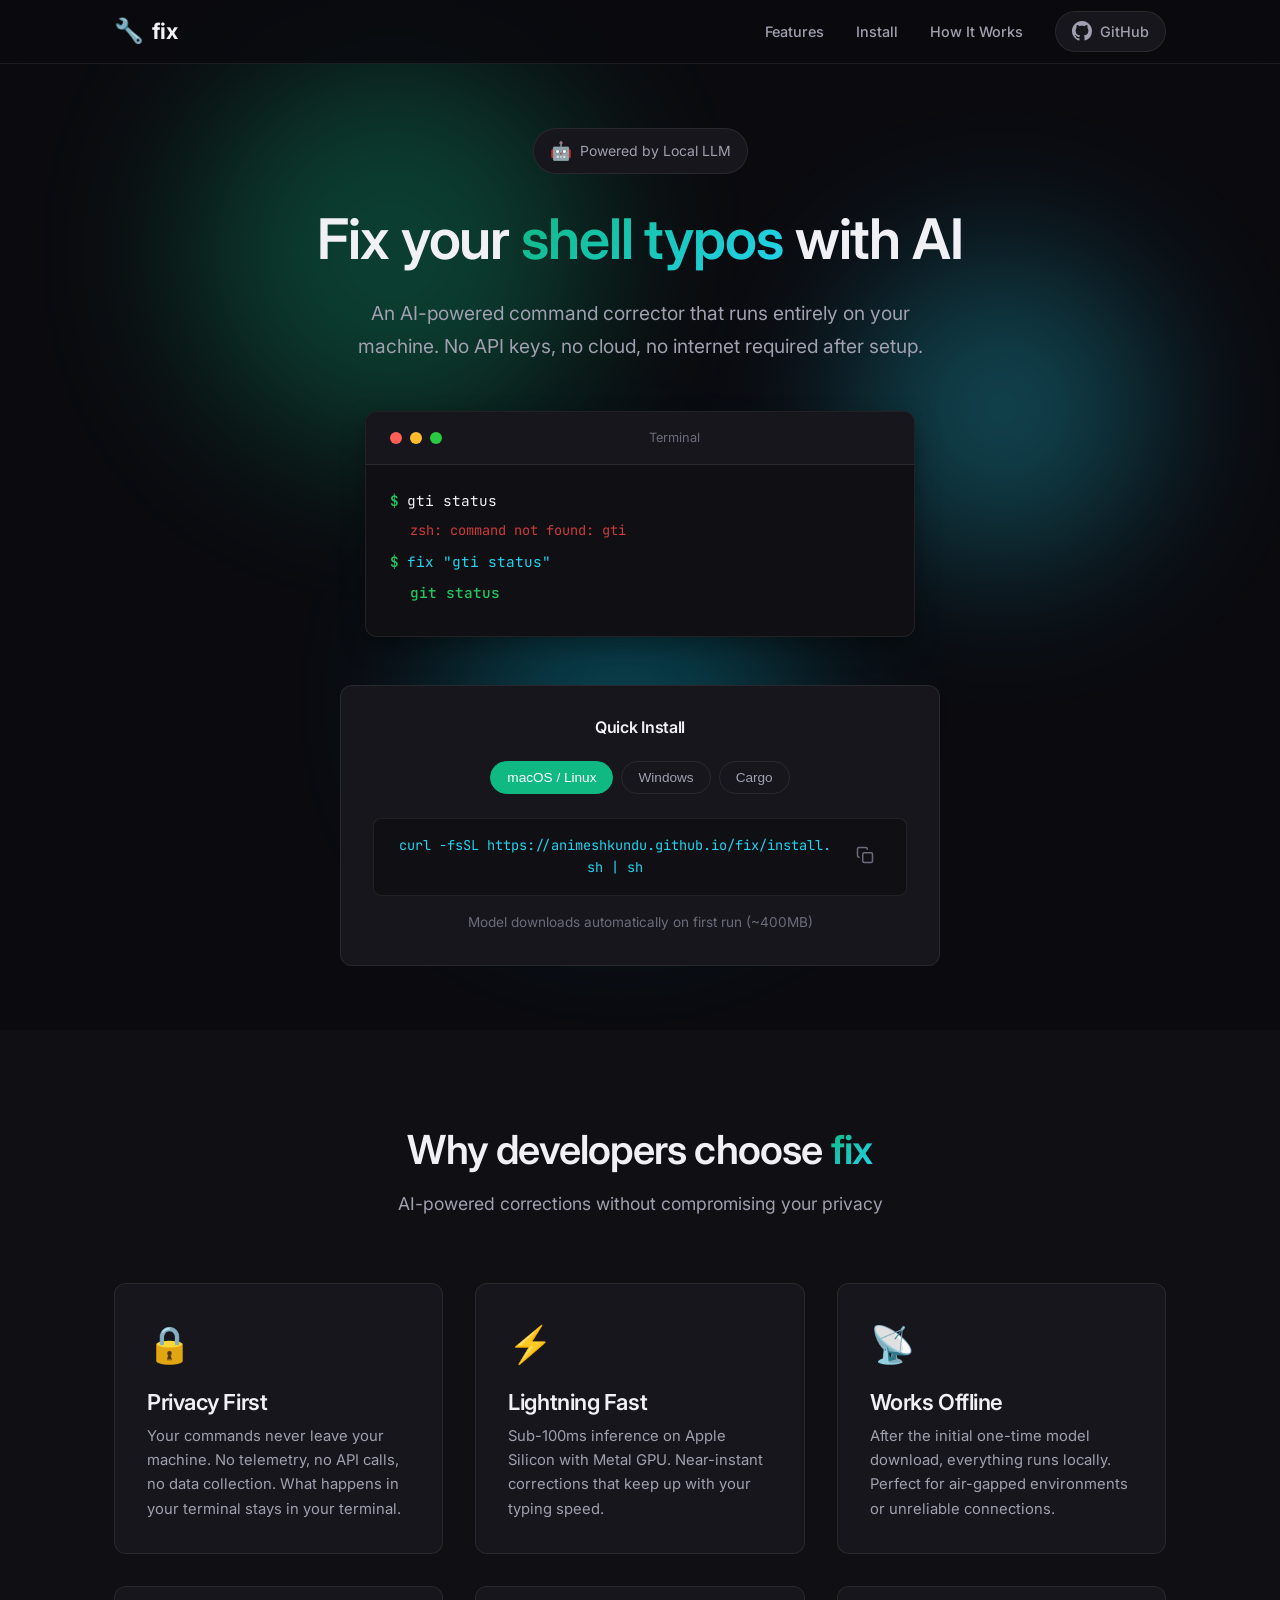
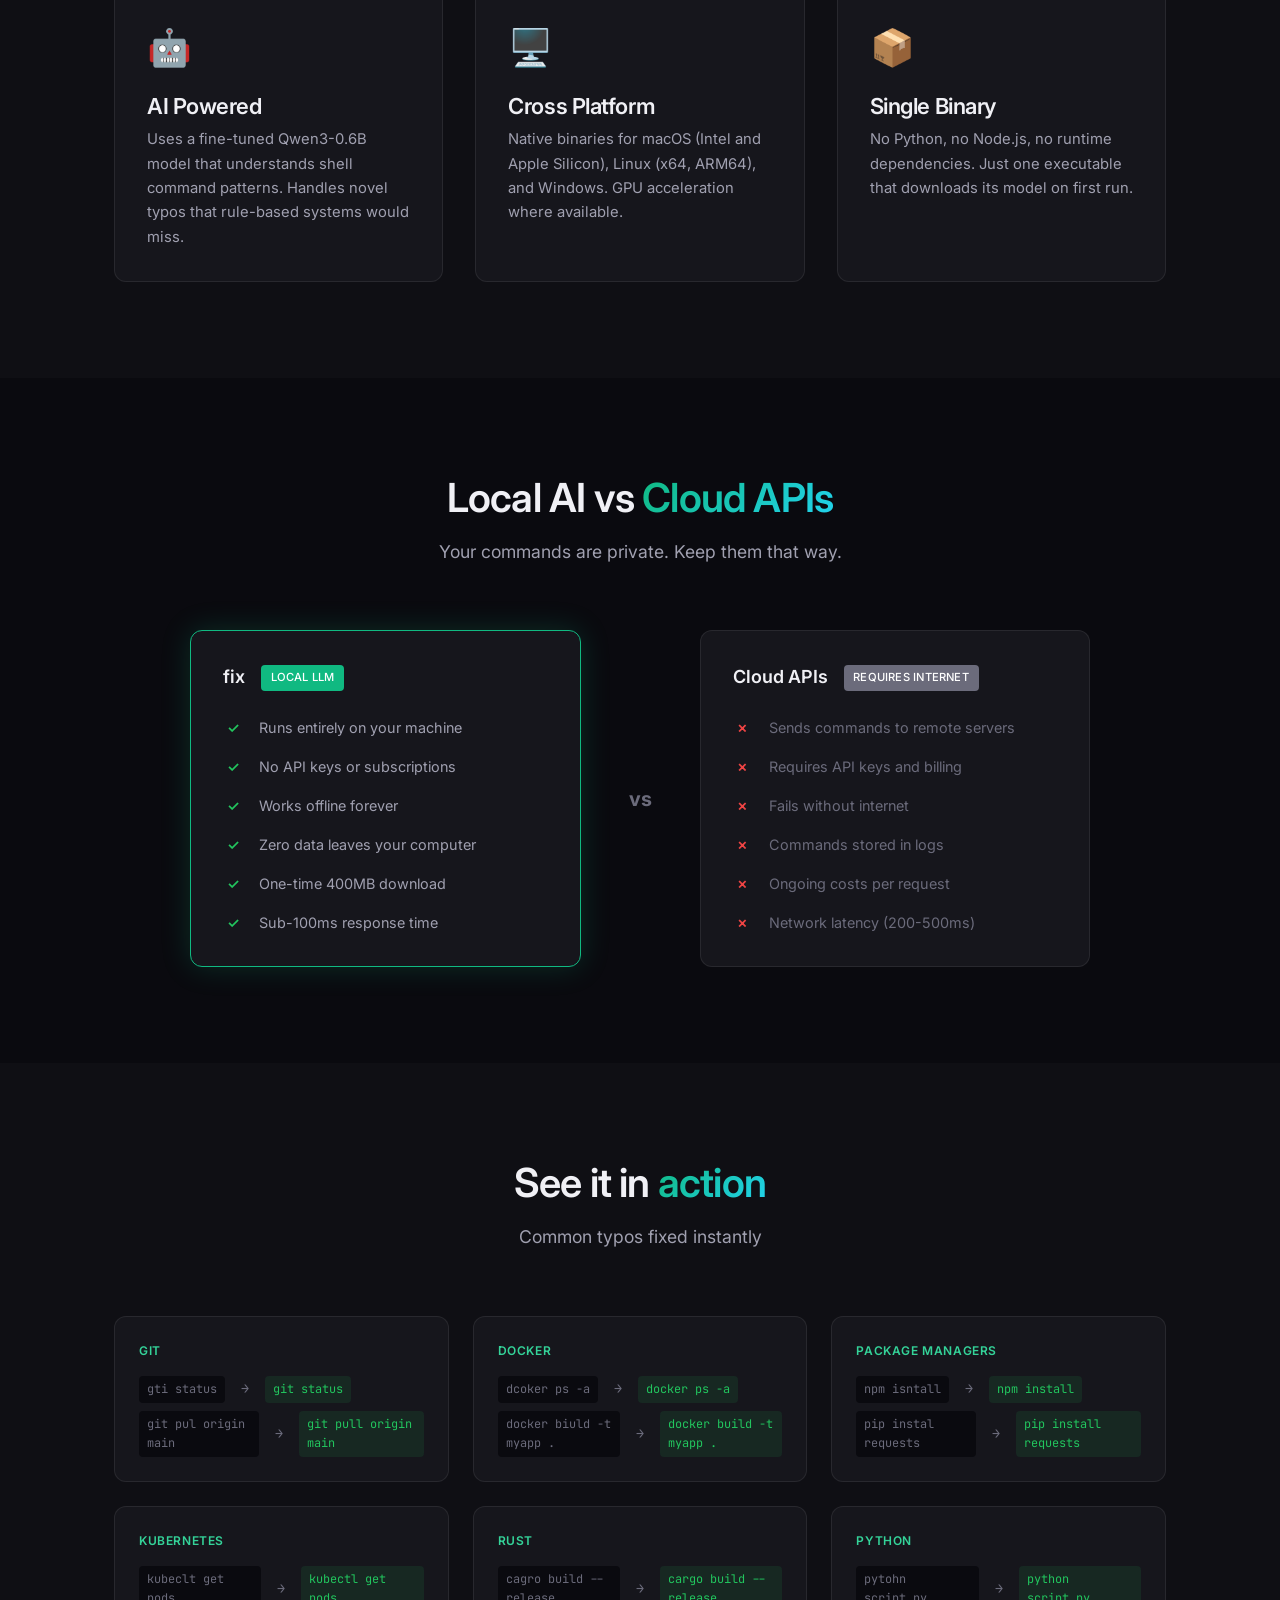
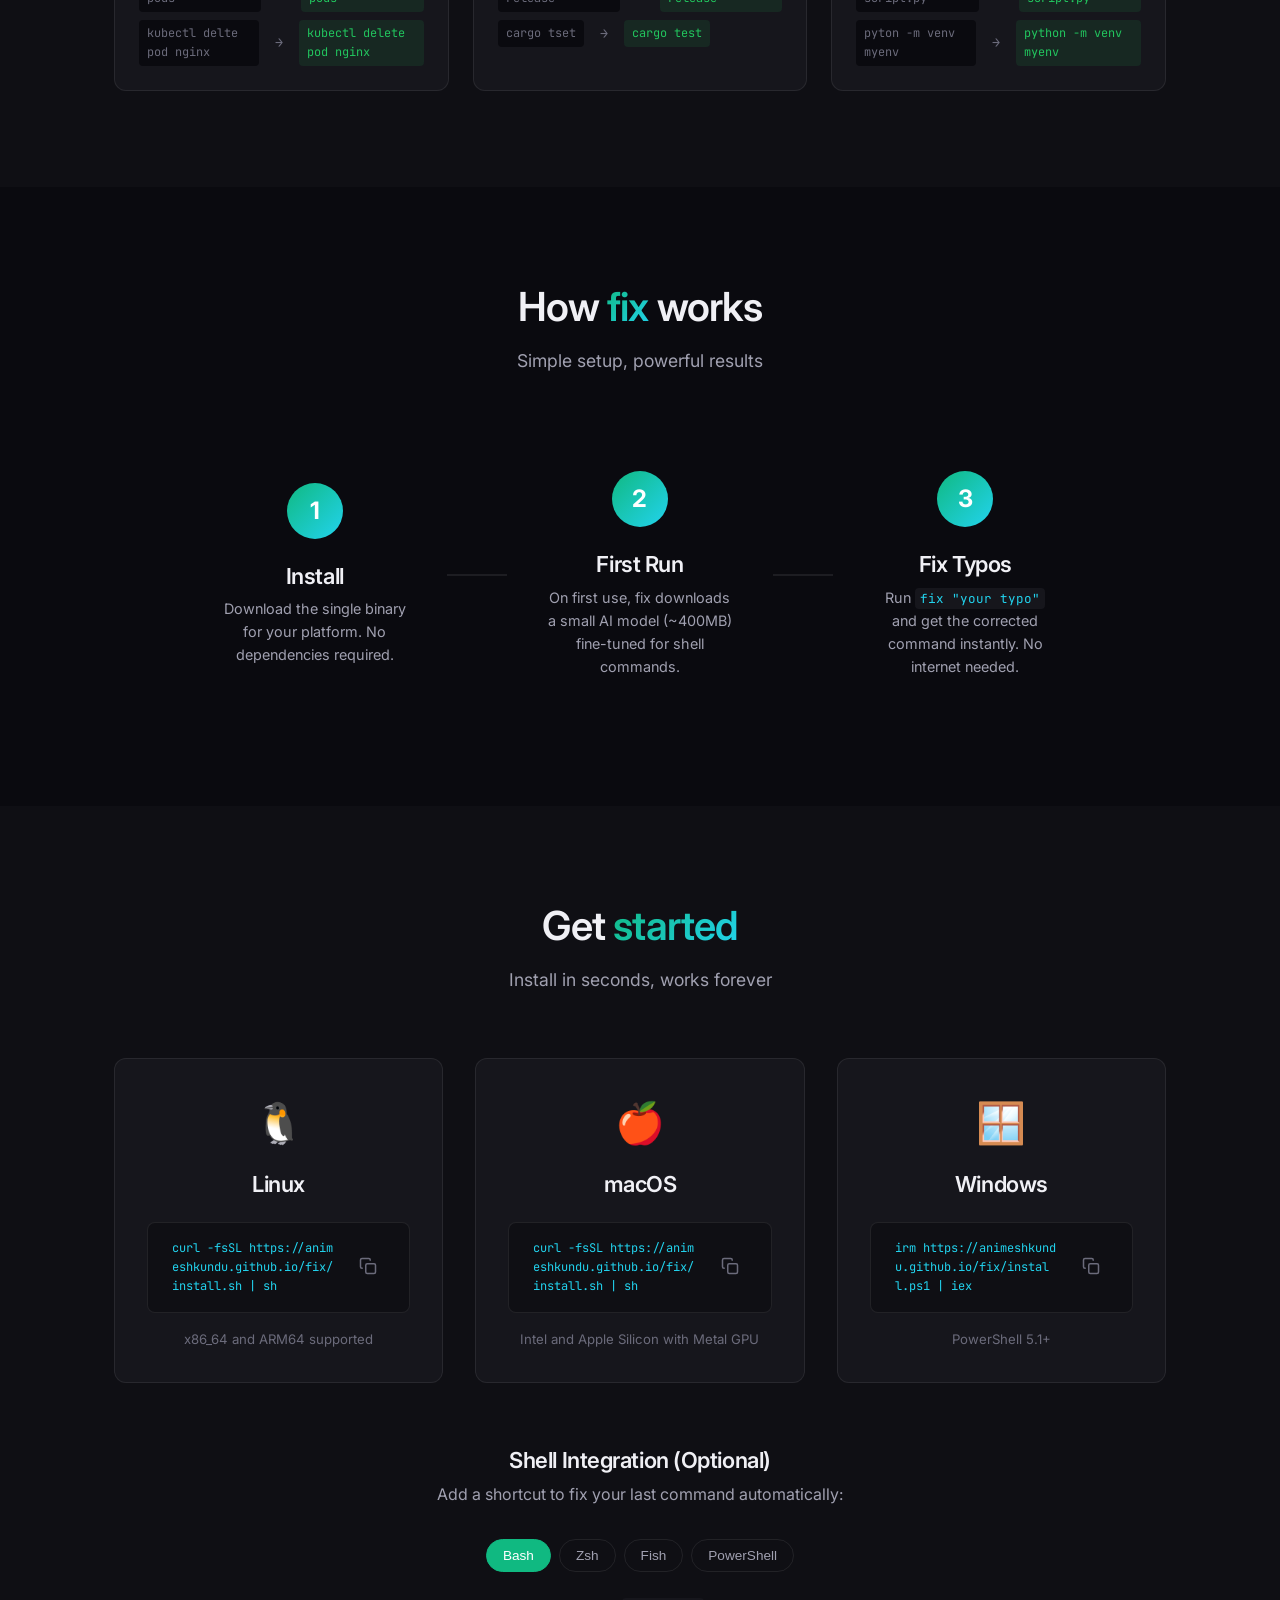
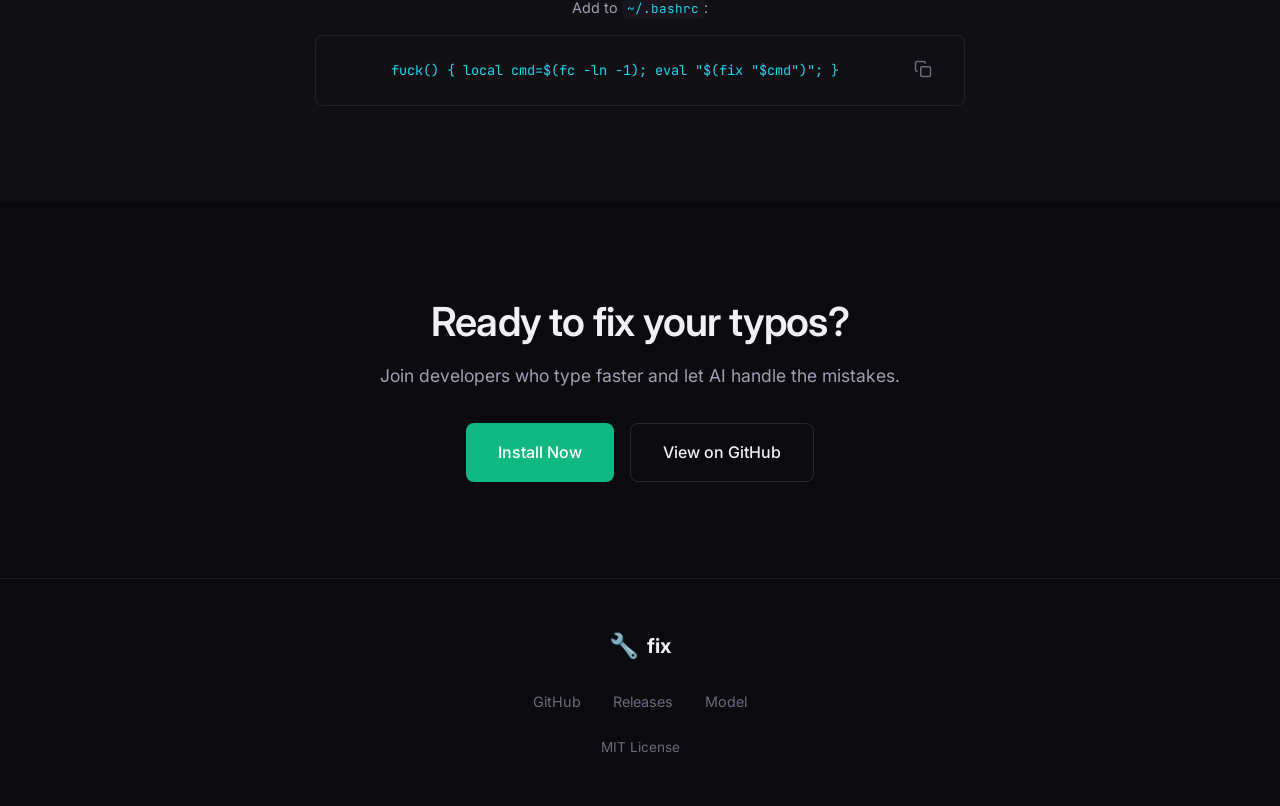
==== commit a0a2e954: "Address code review feedback: fix typo example, font size, and gradient performance Co-authored-by: " ====
--- a/website/index.html
+++ b/website/index.html
@@ -8,7 +8,7 @@
   <!-- Primary Meta Tags -->
   <title>fix - AI-Powered Shell Command Corrector</title>
   <meta name="title" content="fix - AI-Powered Shell Command Corrector">
-  <meta name="description" content="Fix shell command typos instantly with a local LLM. Privacy-first, runs offline, sub-100ms on Apple Silicon. No API keys, no cloud, your data stays on your machine.">
+  <meta name="description" content="Fix shell command typos instantly with a local LLM. Privacy-first, runs offline, sub-100ms on Apple Silicon. No API keys, no cloud. Your data stays on your machine.">
   <meta name="keywords" content="shell, command line, typo, fix, correction, CLI, terminal, bash, zsh, LLM, AI, local, private, offline">
   <meta name="author" content="Animesh Kundu">
   <meta name="robots" content="index, follow">
@@ -348,9 +348,9 @@
             <code class="fixed">python script.py</code>
           </div>
           <div class="example-pair">
-            <code class="typo">python -m venv enV</code>
-            <span class="arrow">→</span>
-            <code class="fixed">python -m venv env</code>
+            <code class="typo">pyton -m venv myenv</code>
+            <span class="arrow">→</span>
+            <code class="fixed">python -m venv myenv</code>
           </div>
         </div>
       </div>
--- a/website/style.css
+++ b/website/style.css
@@ -99,7 +99,7 @@
   letter-spacing: -0.02em;
 }
 
-h1 { font-size: clamp(2.25rem, 5vw, 3.5rem); }
+h1 { font-size: clamp(2rem, 5vw, 3.5rem); }
 h2 { font-size: clamp(1.75rem, 4vw, 2.5rem); }
 h3 { font-size: clamp(1.125rem, 2.5vw, 1.375rem); }
 h4 { font-size: 1.125rem; }
@@ -256,8 +256,8 @@
 .gradient-orb {
   position: absolute;
   border-radius: 50%;
-  filter: blur(100px);
-  opacity: 0.35;
+  filter: blur(80px);
+  opacity: 0.3;
 }
 
 .orb-1 {
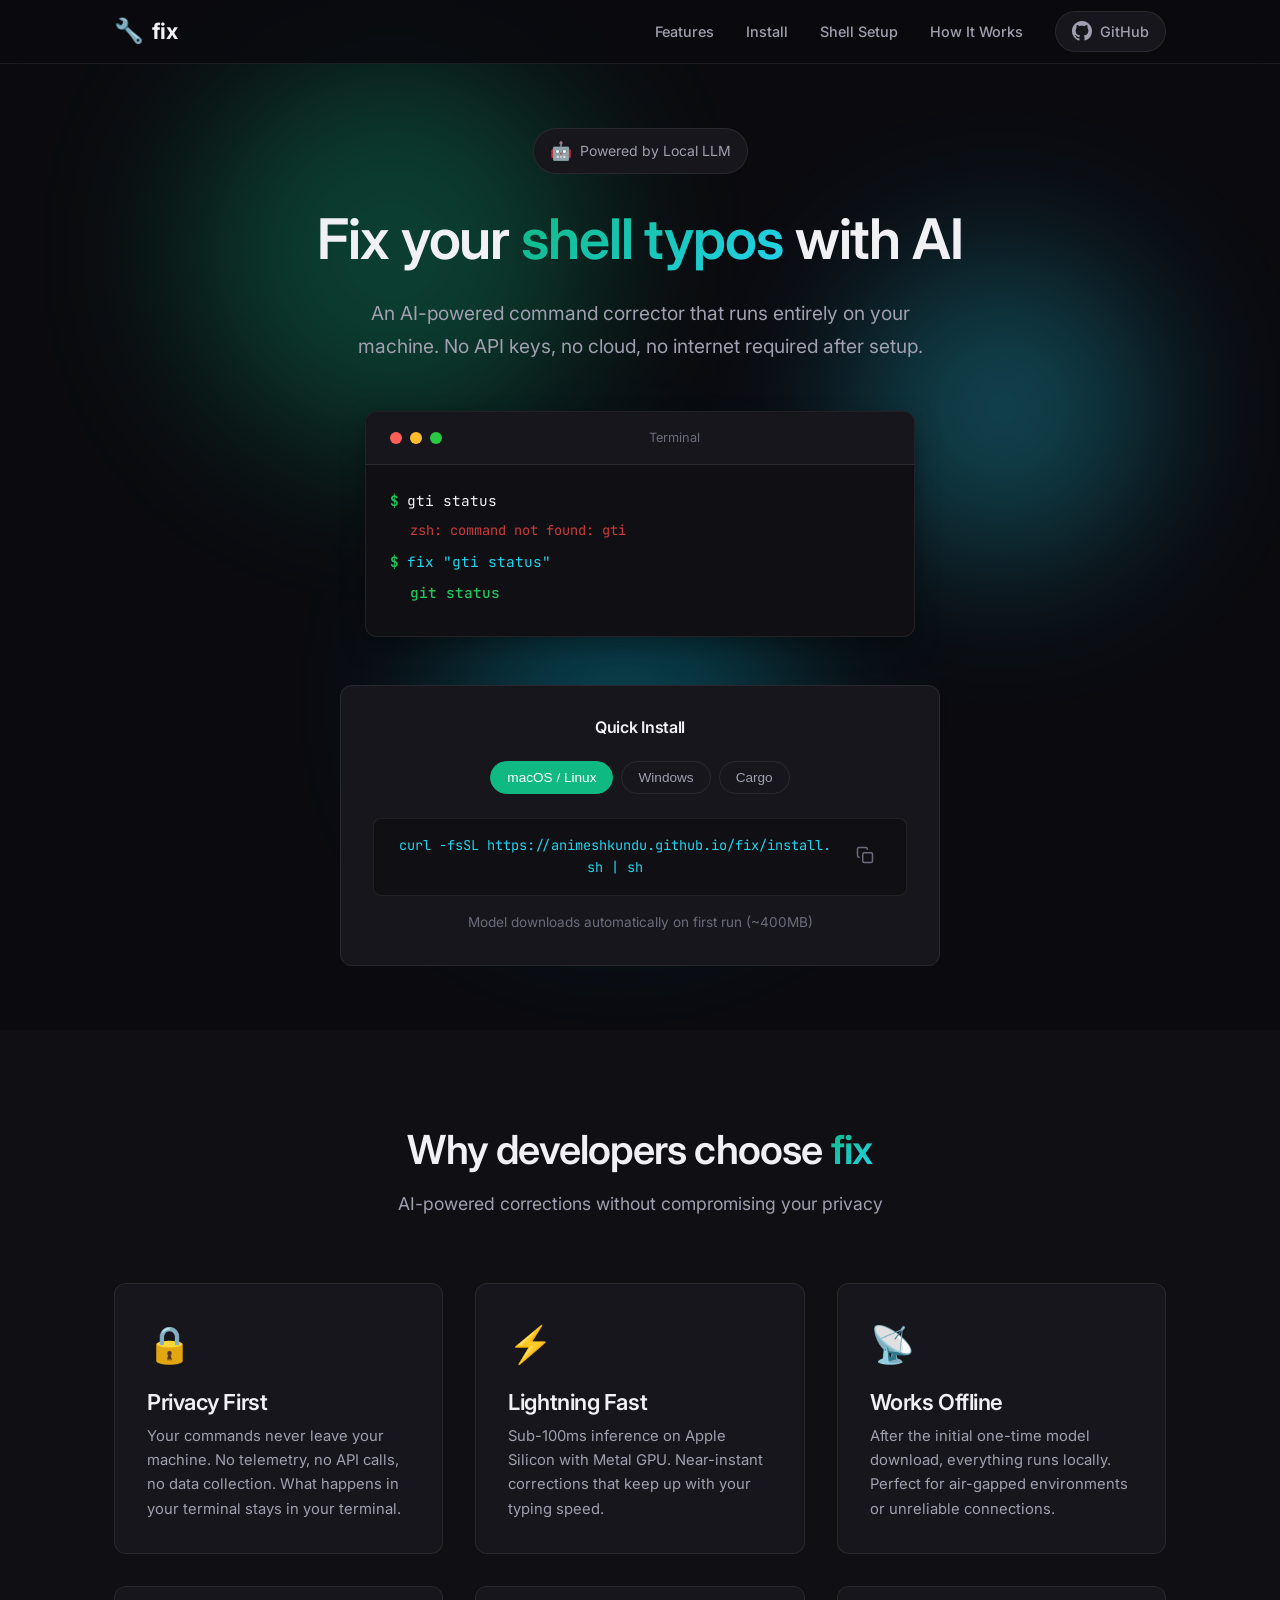
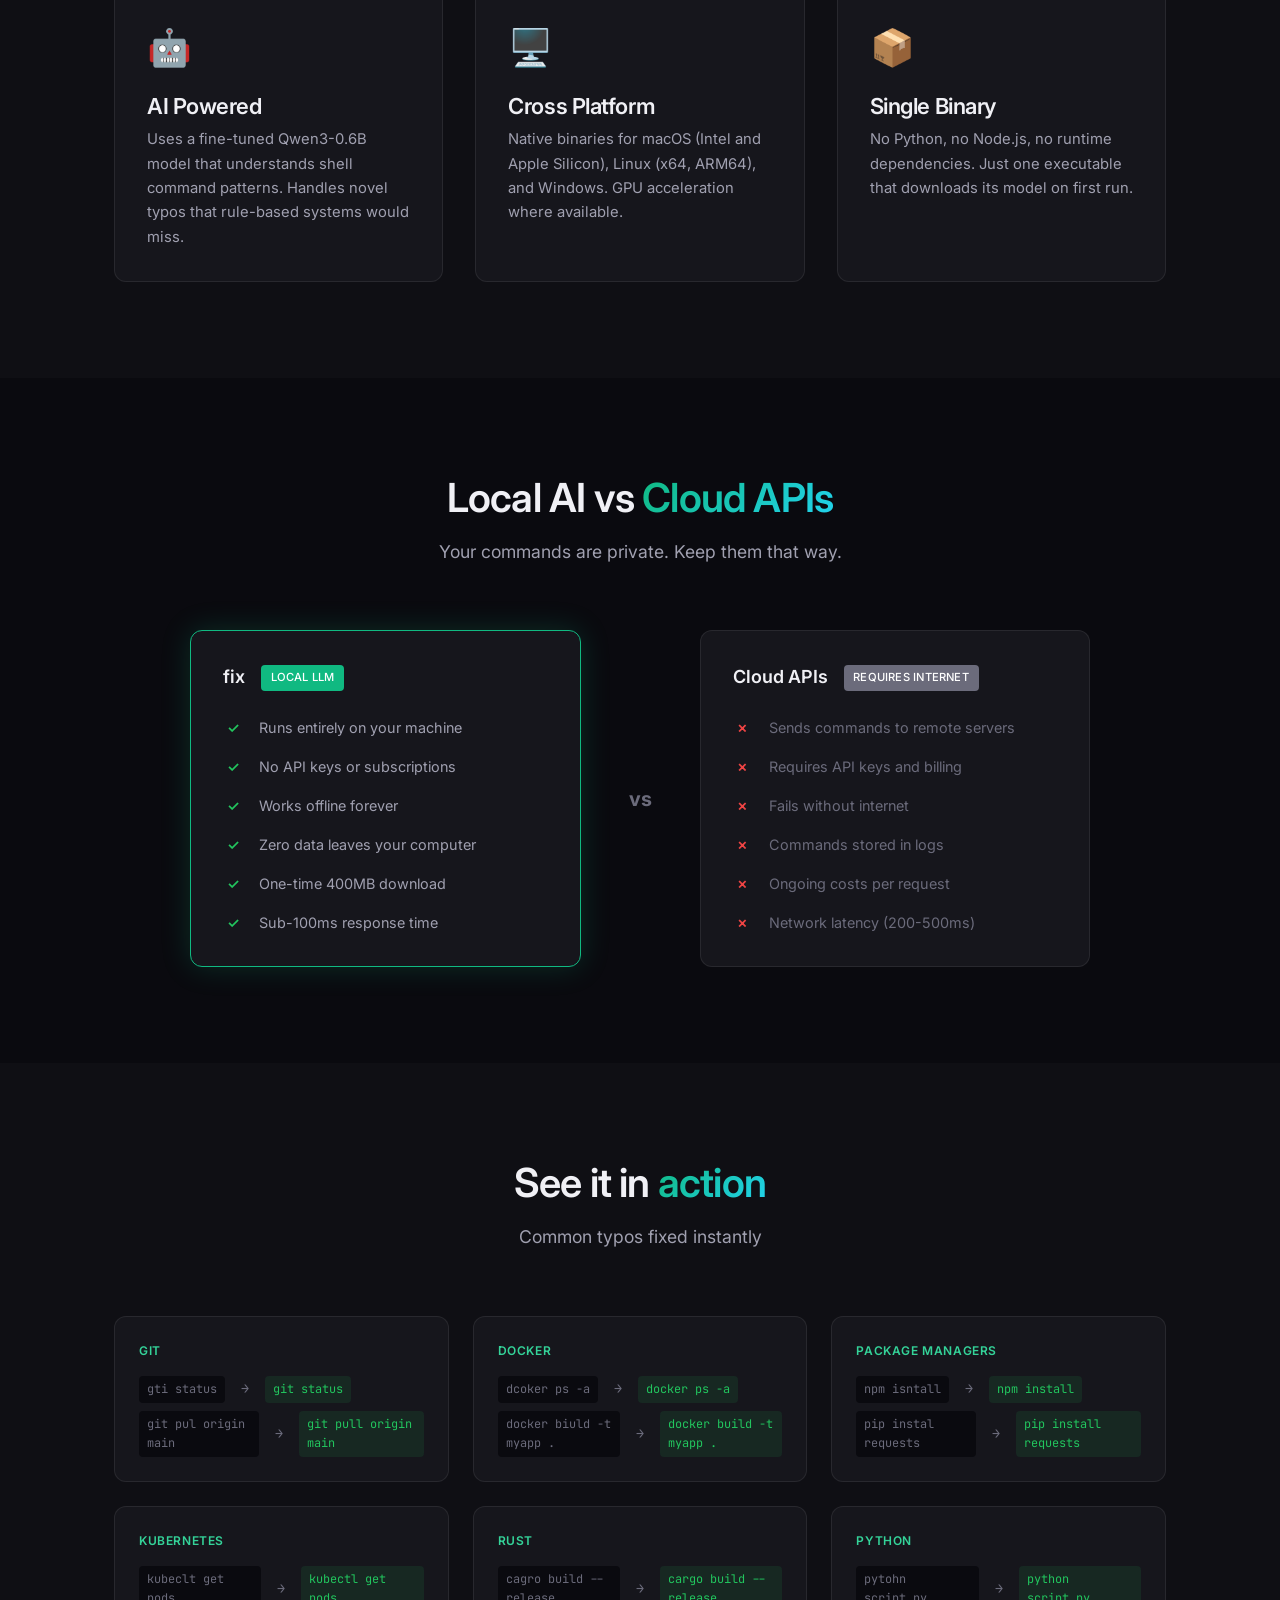
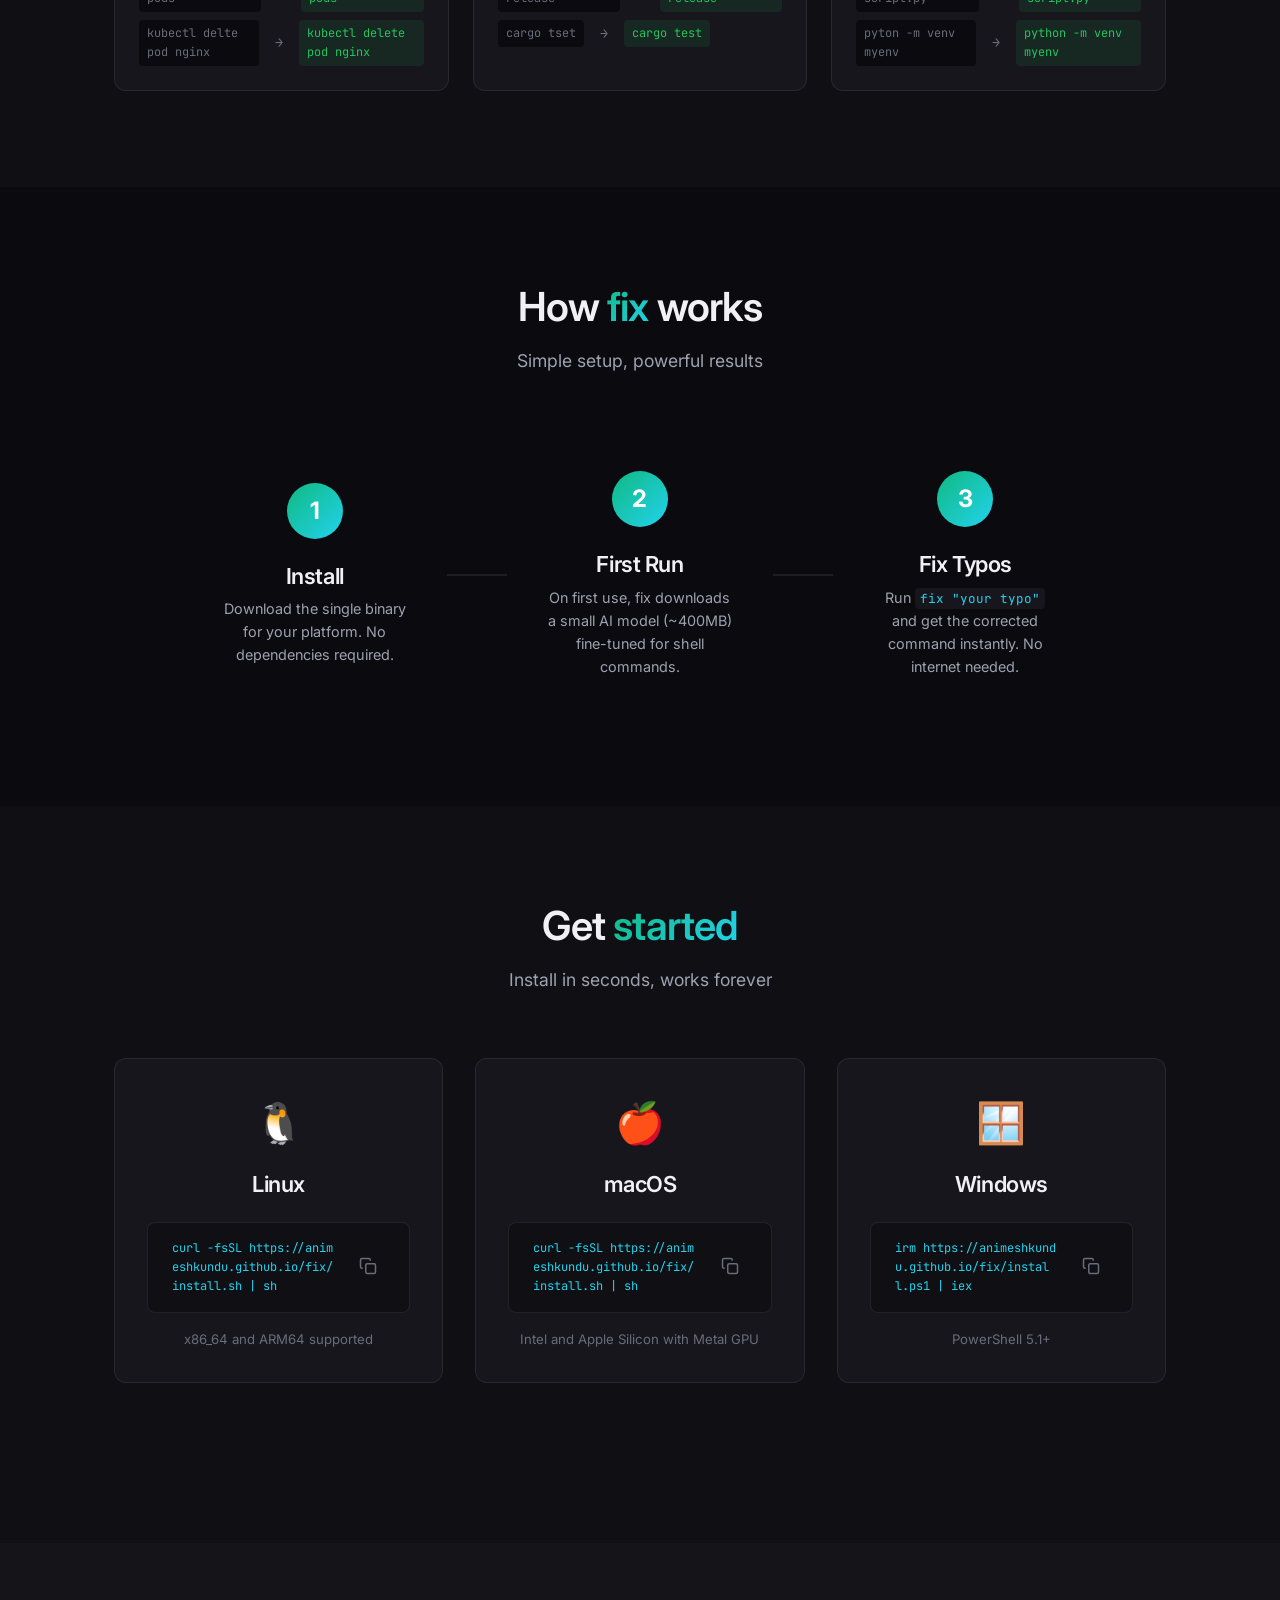
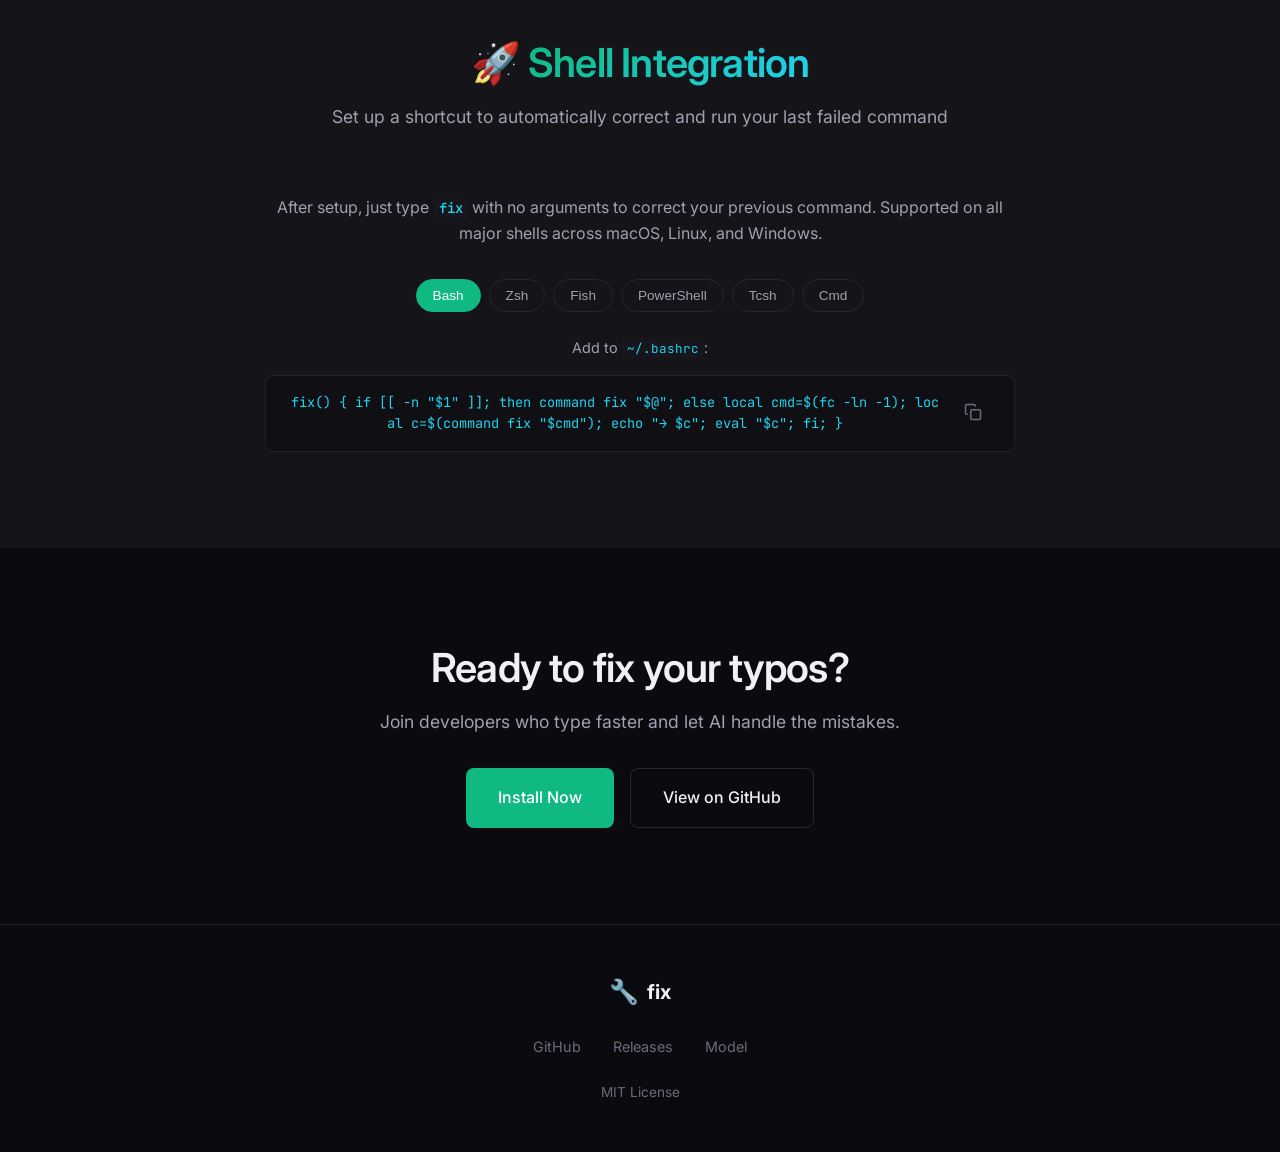
==== commit 3e7eb5fa: "Rename fuck function to fix and enhance shell integration documentation - Update README.md shell int" ====
--- a/website/index.html
+++ b/website/index.html
@@ -75,6 +75,7 @@
       <div class="nav-links">
         <a href="#features">Features</a>
         <a href="#install">Install</a>
+        <a href="#shell-integration">Shell Setup</a>
         <a href="#how-it-works">How It Works</a>
         <a href="https://github.com/animeshkundu/fix" class="github-link" target="_blank" rel="noopener">
           <svg viewBox="0 0 24 24" width="20" height="20" fill="currentColor"><path d="M12 0C5.37 0 0 5.37 0 12c0 5.31 3.435 9.795 8.205 11.385.6.105.825-.255.825-.57 0-.285-.015-1.23-.015-2.235-3.015.555-3.795-.735-4.035-1.41-.135-.345-.72-1.41-1.23-1.695-.42-.225-1.02-.78-.015-.795.945-.015 1.62.87 1.845 1.23 1.08 1.815 2.805 1.305 3.495.99.105-.78.42-1.305.765-1.605-2.67-.3-5.46-1.335-5.46-5.925 0-1.305.465-2.385 1.23-3.225-.12-.3-.54-1.53.12-3.18 0 0 1.005-.315 3.3 1.23.96-.27 1.98-.405 3-.405s2.04.135 3 .405c2.295-1.56 3.3-1.23 3.3-1.23.66 1.65.24 2.88.12 3.18.765.84 1.23 1.905 1.23 3.225 0 4.605-2.805 5.625-5.475 5.925.435.375.81 1.095.81 2.22 0 1.605-.015 2.895-.015 3.3 0 .315.225.69.825.57A12.02 12.02 0 0024 12c0-6.63-5.37-12-12-12z"/></svg>
@@ -438,52 +439,80 @@
           <p class="platform-note">PowerShell 5.1+</p>
         </div>
       </div>
-      
-      <!-- Shell Integration -->
+    </div>
+  </section>
+
+  <!-- Shell Integration Section -->
+  <section class="shell-integration" id="shell-integration">
+    <div class="container">
+      <div class="section-header">
+        <h2>🚀 <span class="highlight">Shell Integration</span></h2>
+        <p>Set up a shortcut to automatically correct and run your last failed command</p>
+      </div>
+      
       <div class="shell-setup">
-        <h3>Shell Integration (Optional)</h3>
-        <p>Add a shortcut to fix your last command automatically:</p>
+        <p class="shell-intro">After setup, just type <code>fix</code> with no arguments to correct your previous command. Supported on all major shells across macOS, Linux, and Windows.</p>
         
         <div class="shell-tabs">
-          <button class="shell-tab active" data-shell="bash">Bash</button>
-          <button class="shell-tab" data-shell="zsh">Zsh</button>
-          <button class="shell-tab" data-shell="fish">Fish</button>
-          <button class="shell-tab" data-shell="powershell">PowerShell</button>
+          <button class="shell-tab active" data-shell="shell-bash">Bash</button>
+          <button class="shell-tab" data-shell="shell-zsh">Zsh</button>
+          <button class="shell-tab" data-shell="shell-fish">Fish</button>
+          <button class="shell-tab" data-shell="shell-powershell">PowerShell</button>
+          <button class="shell-tab" data-shell="shell-tcsh">Tcsh</button>
+          <button class="shell-tab" data-shell="shell-cmd">Cmd</button>
         </div>
         
         <div class="shell-content">
-          <div class="shell-panel active" id="bash">
+          <div class="shell-panel active" id="shell-bash">
             <p class="shell-instruction">Add to <code>~/.bashrc</code>:</p>
             <div class="code-block">
-              <code>fuck() { local cmd=$(fc -ln -1); eval "$(fix "$cmd")"; }</code>
-              <button class="copy-btn" data-copy='fuck() { local cmd=$(fc -ln -1); eval "$(fix "$cmd")"; }' aria-label="Copy">
-                <svg viewBox="0 0 24 24" width="18" height="18" fill="none" stroke="currentColor" stroke-width="2"><rect x="9" y="9" width="13" height="13" rx="2"/><path d="M5 15H4a2 2 0 01-2-2V4a2 2 0 012-2h9a2 2 0 012 2v1"/></svg>
-              </button>
-            </div>
-          </div>
-          <div class="shell-panel" id="zsh">
+              <code>fix() { if [[ -n "$1" ]]; then command fix "$@"; else local cmd=$(fc -ln -1); local c=$(command fix "$cmd"); echo "→ $c"; eval "$c"; fi; }</code>
+              <button class="copy-btn" data-copy='fix() { if [[ -n "$1" ]]; then command fix "$@"; else local cmd=$(fc -ln -1); local c=$(command fix "$cmd"); echo "→ $c"; eval "$c"; fi; }' aria-label="Copy">
+                <svg viewBox="0 0 24 24" width="18" height="18" fill="none" stroke="currentColor" stroke-width="2"><rect x="9" y="9" width="13" height="13" rx="2"/><path d="M5 15H4a2 2 0 01-2-2V4a2 2 0 012-2h9a2 2 0 012 2v1"/></svg>
+              </button>
+            </div>
+          </div>
+          <div class="shell-panel" id="shell-zsh">
             <p class="shell-instruction">Add to <code>~/.zshrc</code>:</p>
             <div class="code-block">
-              <code>fuck() { local cmd=$(fc -ln -1); eval "$(fix "$cmd")"; }</code>
-              <button class="copy-btn" data-copy='fuck() { local cmd=$(fc -ln -1); eval "$(fix "$cmd")"; }' aria-label="Copy">
-                <svg viewBox="0 0 24 24" width="18" height="18" fill="none" stroke="currentColor" stroke-width="2"><rect x="9" y="9" width="13" height="13" rx="2"/><path d="M5 15H4a2 2 0 01-2-2V4a2 2 0 012-2h9a2 2 0 012 2v1"/></svg>
-              </button>
-            </div>
-          </div>
-          <div class="shell-panel" id="fish">
-            <p class="shell-instruction">Add to <code>~/.config/fish/functions/fuck.fish</code>:</p>
-            <div class="code-block">
-              <code>function fuck; set cmd (history --max=1); eval (fix "$cmd"); end</code>
-              <button class="copy-btn" data-copy='function fuck; set cmd (history --max=1); eval (fix "$cmd"); end' aria-label="Copy">
-                <svg viewBox="0 0 24 24" width="18" height="18" fill="none" stroke="currentColor" stroke-width="2"><rect x="9" y="9" width="13" height="13" rx="2"/><path d="M5 15H4a2 2 0 01-2-2V4a2 2 0 012-2h9a2 2 0 012 2v1"/></svg>
-              </button>
-            </div>
-          </div>
-          <div class="shell-panel" id="powershell">
+              <code>fix() { if [[ -n "$1" ]]; then command fix "$@"; else local cmd=$(fc -ln -1); local c=$(command fix "$cmd"); echo "→ $c"; eval "$c"; fi; }</code>
+              <button class="copy-btn" data-copy='fix() { if [[ -n "$1" ]]; then command fix "$@"; else local cmd=$(fc -ln -1); local c=$(command fix "$cmd"); echo "→ $c"; eval "$c"; fi; }' aria-label="Copy">
+                <svg viewBox="0 0 24 24" width="18" height="18" fill="none" stroke="currentColor" stroke-width="2"><rect x="9" y="9" width="13" height="13" rx="2"/><path d="M5 15H4a2 2 0 01-2-2V4a2 2 0 012-2h9a2 2 0 012 2v1"/></svg>
+              </button>
+            </div>
+          </div>
+          <div class="shell-panel" id="shell-fish">
+            <p class="shell-instruction">Add to <code>~/.config/fish/functions/fix.fish</code>:</p>
+            <div class="code-block">
+              <code>function fix --wraps='command fix'; if test (count $argv) -gt 0; command fix $argv; else; set c (command fix (history --max=1)); echo "→ $c"; eval $c; end; end</code>
+              <button class="copy-btn" data-copy="function fix --wraps='command fix'; if test (count $argv) -gt 0; command fix $argv; else; set c (command fix (history --max=1)); echo \"→ $c\"; eval $c; end; end" aria-label="Copy">
+                <svg viewBox="0 0 24 24" width="18" height="18" fill="none" stroke="currentColor" stroke-width="2"><rect x="9" y="9" width="13" height="13" rx="2"/><path d="M5 15H4a2 2 0 01-2-2V4a2 2 0 012-2h9a2 2 0 012 2v1"/></svg>
+              </button>
+            </div>
+          </div>
+          <div class="shell-panel" id="shell-powershell">
             <p class="shell-instruction">Add to your <code>$PROFILE</code>:</p>
             <div class="code-block">
-              <code>function fuck { $cmd = (Get-History -Count 1).CommandLine; iex (fix $cmd) }</code>
-              <button class="copy-btn" data-copy='function fuck { $cmd = (Get-History -Count 1).CommandLine; iex (fix $cmd) }' aria-label="Copy">
+              <code>function fix { if ($args) { & fix.exe @args } else { $c = & fix.exe (Get-History -Count 1).CommandLine; Write-Host "→ $c"; iex $c } }</code>
+              <button class="copy-btn" data-copy='function fix { if ($args) { & fix.exe @args } else { $c = & fix.exe (Get-History -Count 1).CommandLine; Write-Host "→ $c"; iex $c } }' aria-label="Copy">
+                <svg viewBox="0 0 24 24" width="18" height="18" fill="none" stroke="currentColor" stroke-width="2"><rect x="9" y="9" width="13" height="13" rx="2"/><path d="M5 15H4a2 2 0 01-2-2V4a2 2 0 012-2h9a2 2 0 012 2v1"/></svg>
+              </button>
+            </div>
+          </div>
+          <div class="shell-panel" id="shell-tcsh">
+            <p class="shell-instruction">Add to <code>~/.tcshrc</code>:</p>
+            <div class="code-block">
+              <code>alias fix 'if ("\!*" == "") set c=`command fix "\`history -h 1\`"`; echo "→ $c"; eval $c; else command fix \!*; endif'</code>
+              <button class="copy-btn" data-copy='alias fix '\''if ("\!*" == "") set c=`command fix "\`history -h 1\`"`; echo "→ $c"; eval $c; else command fix \!*; endif'\''' aria-label="Copy">
+                <svg viewBox="0 0 24 24" width="18" height="18" fill="none" stroke="currentColor" stroke-width="2"><rect x="9" y="9" width="13" height="13" rx="2"/><path d="M5 15H4a2 2 0 01-2-2V4a2 2 0 012-2h9a2 2 0 012 2v1"/></svg>
+              </button>
+            </div>
+          </div>
+          <div class="shell-panel" id="shell-cmd">
+            <p class="shell-instruction">Create <code>fix.bat</code> in a directory on your PATH:</p>
+            <div class="code-block">
+              <code>@echo off &amp;&amp; if "%~1"=="" (for /f "tokens=*" %%i in ('doskey /history') do set "c=%%i") &amp;&amp; fix.exe "%c%" else fix.exe %*</code>
+              <button class="copy-btn" data-copy='@echo off && if "%~1"=="" (for /f "tokens=*" %%i in ('\''doskey /history'\'') do set "c=%%i") && fix.exe "%c%" else fix.exe %*' aria-label="Copy">
                 <svg viewBox="0 0 24 24" width="18" height="18" fill="none" stroke="currentColor" stroke-width="2"><rect x="9" y="9" width="13" height="13" rx="2"/><path d="M5 15H4a2 2 0 01-2-2V4a2 2 0 012-2h9a2 2 0 012 2v1"/></svg>
               </button>
             </div>
--- a/website/style.css
+++ b/website/style.css
@@ -851,7 +851,7 @@
 
 /* Shell Setup */
 .shell-setup {
-  max-width: 650px;
+  max-width: 750px;
   margin: 0 auto;
   text-align: center;
 }
@@ -864,6 +864,24 @@
 .shell-setup > p {
   margin-bottom: var(--spacing-xl);
   color: var(--color-text-secondary);
+}
+
+.shell-intro {
+  font-size: 1rem;
+  margin-bottom: var(--spacing-xl);
+  color: var(--color-text-secondary);
+  line-height: 1.6;
+}
+
+.shell-intro code {
+  color: var(--color-accent);
+  font-weight: 500;
+}
+
+/* Shell Integration Section */
+.shell-integration {
+  padding: var(--spacing-4xl) 0;
+  background: var(--color-bg-tertiary);
 }
 
 .shell-tabs {
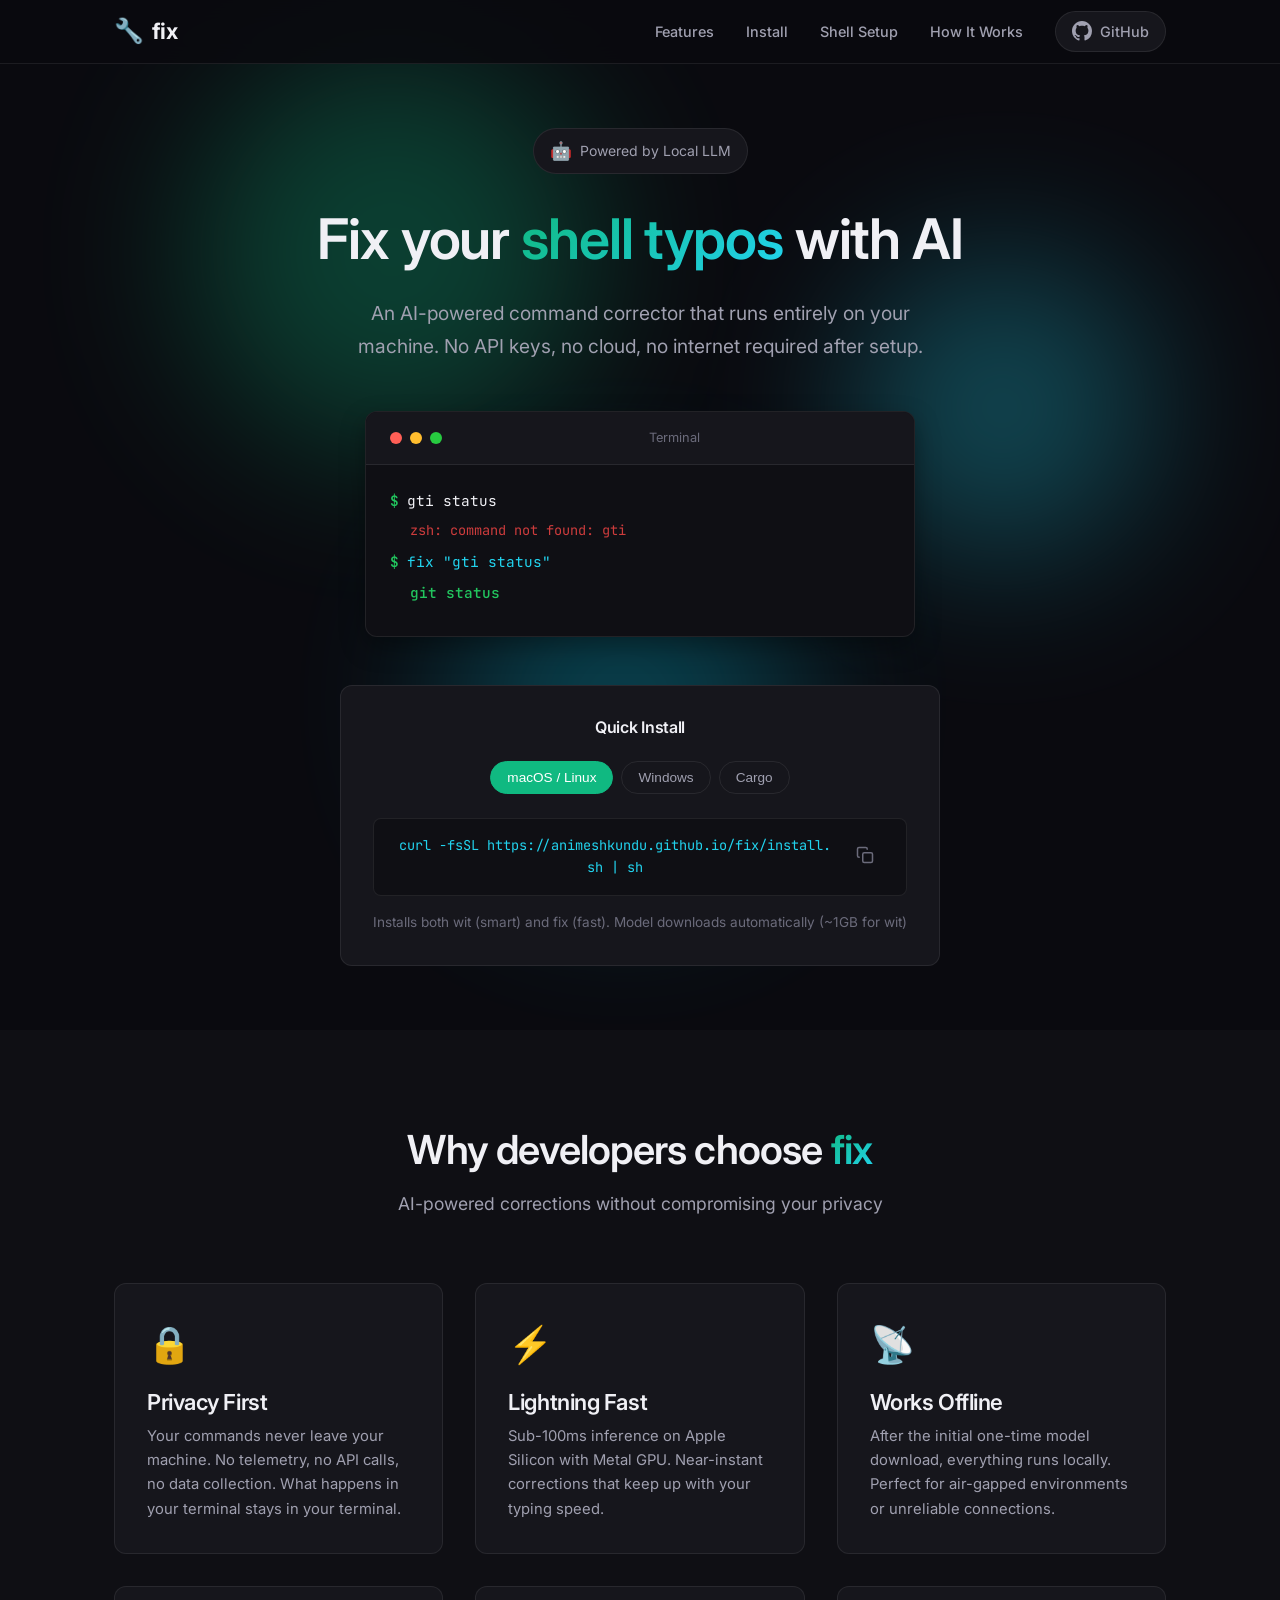
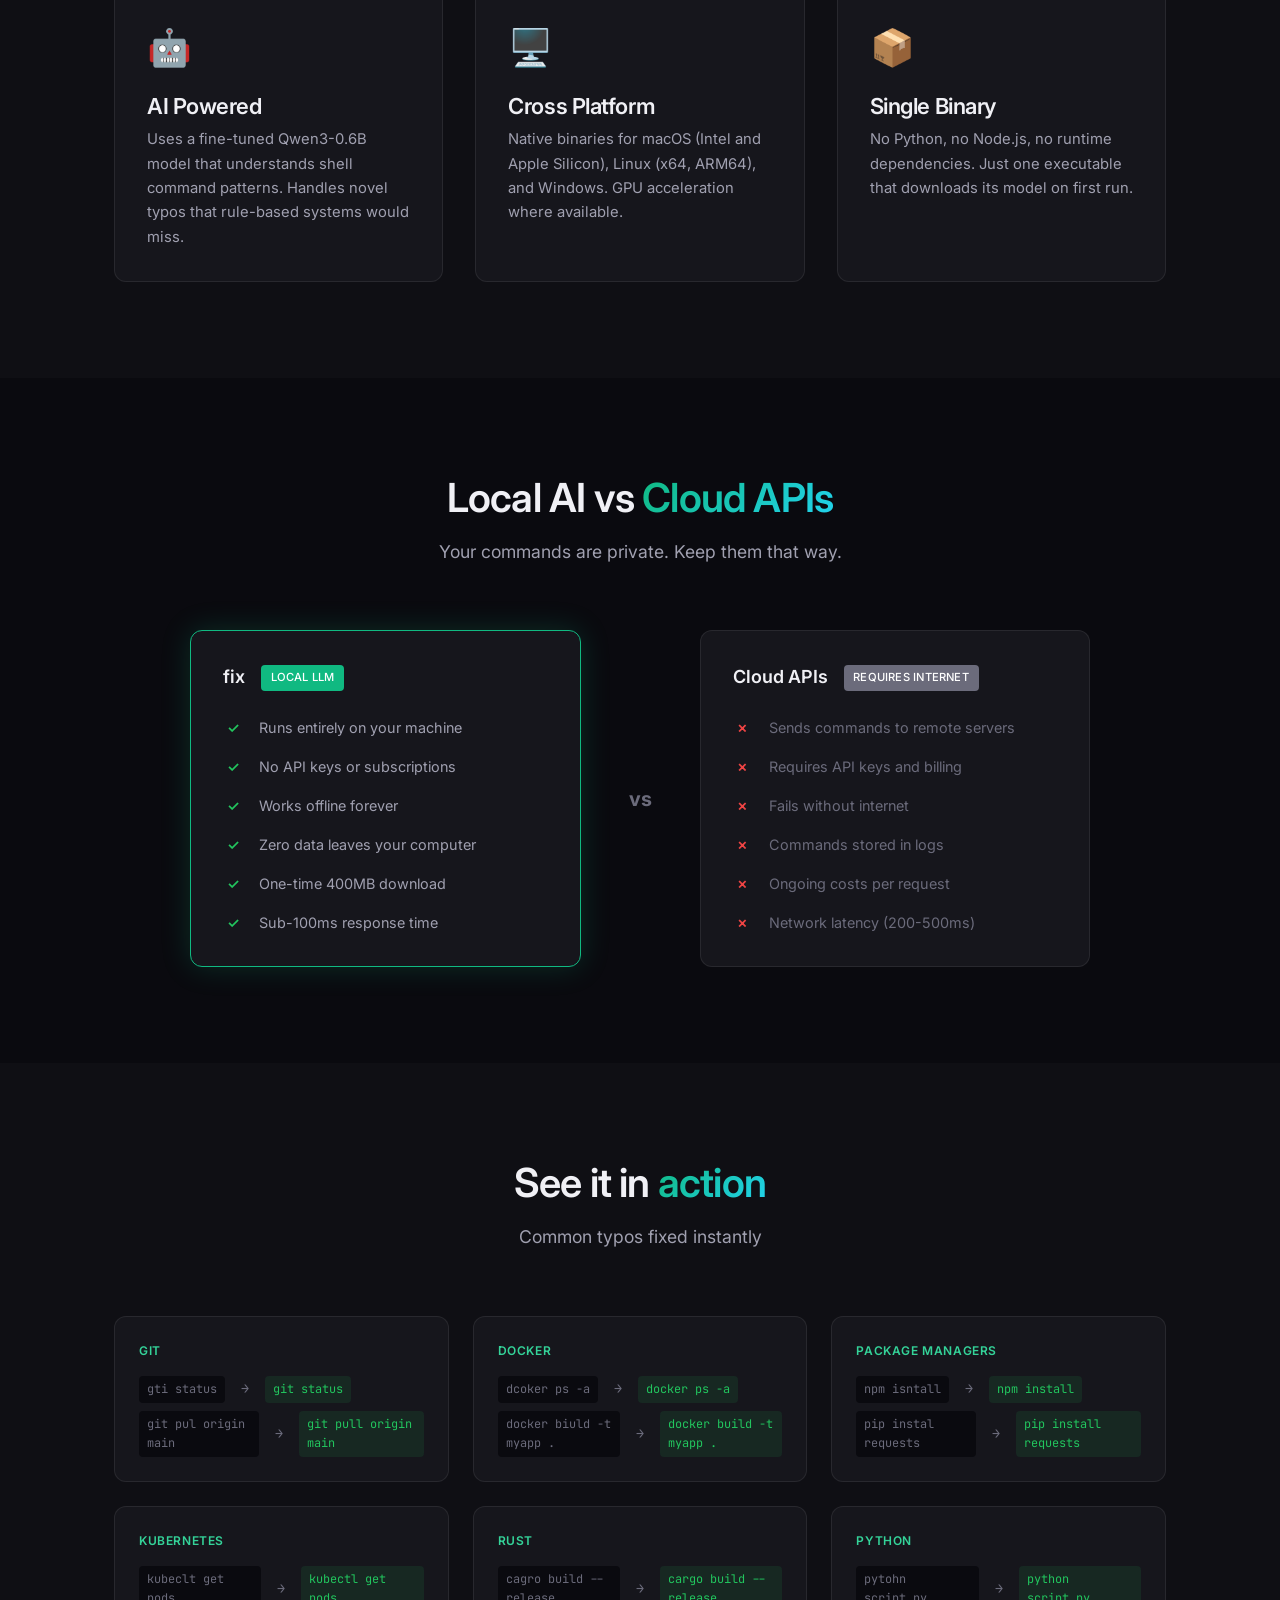
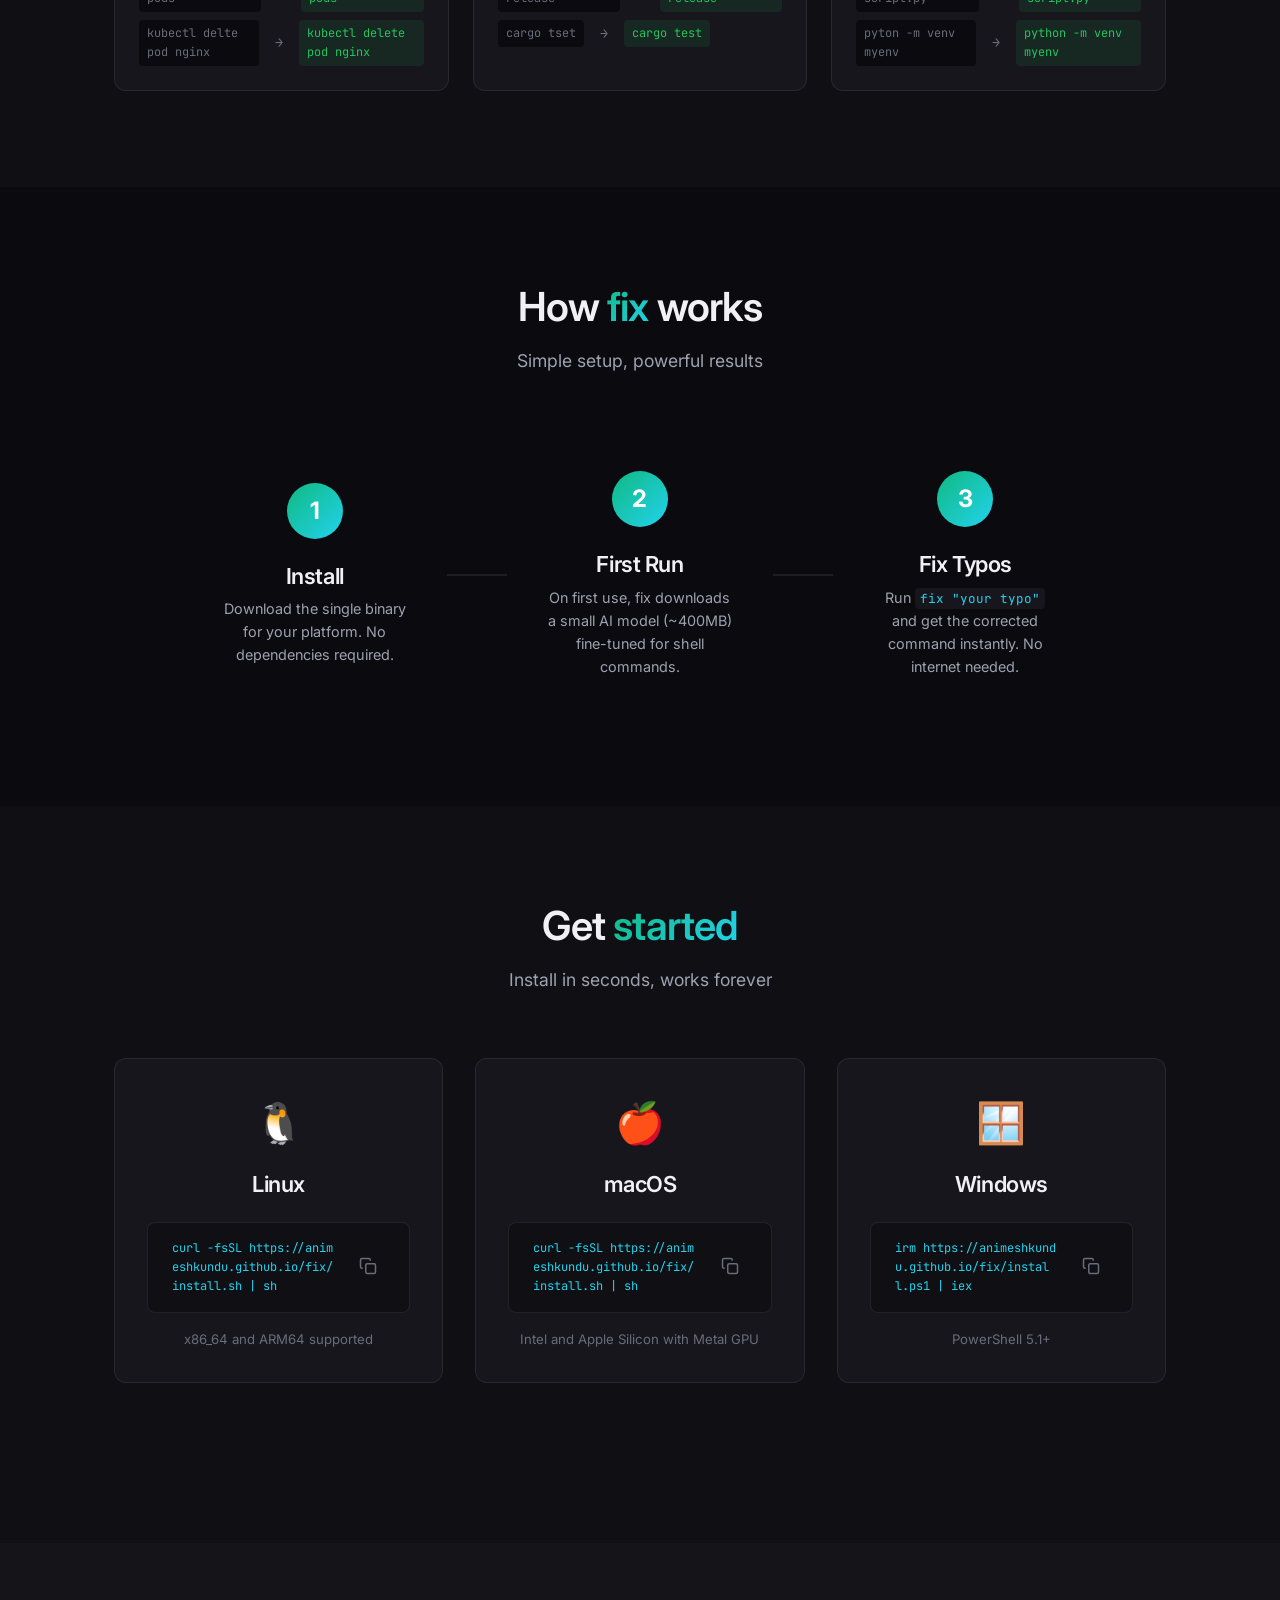
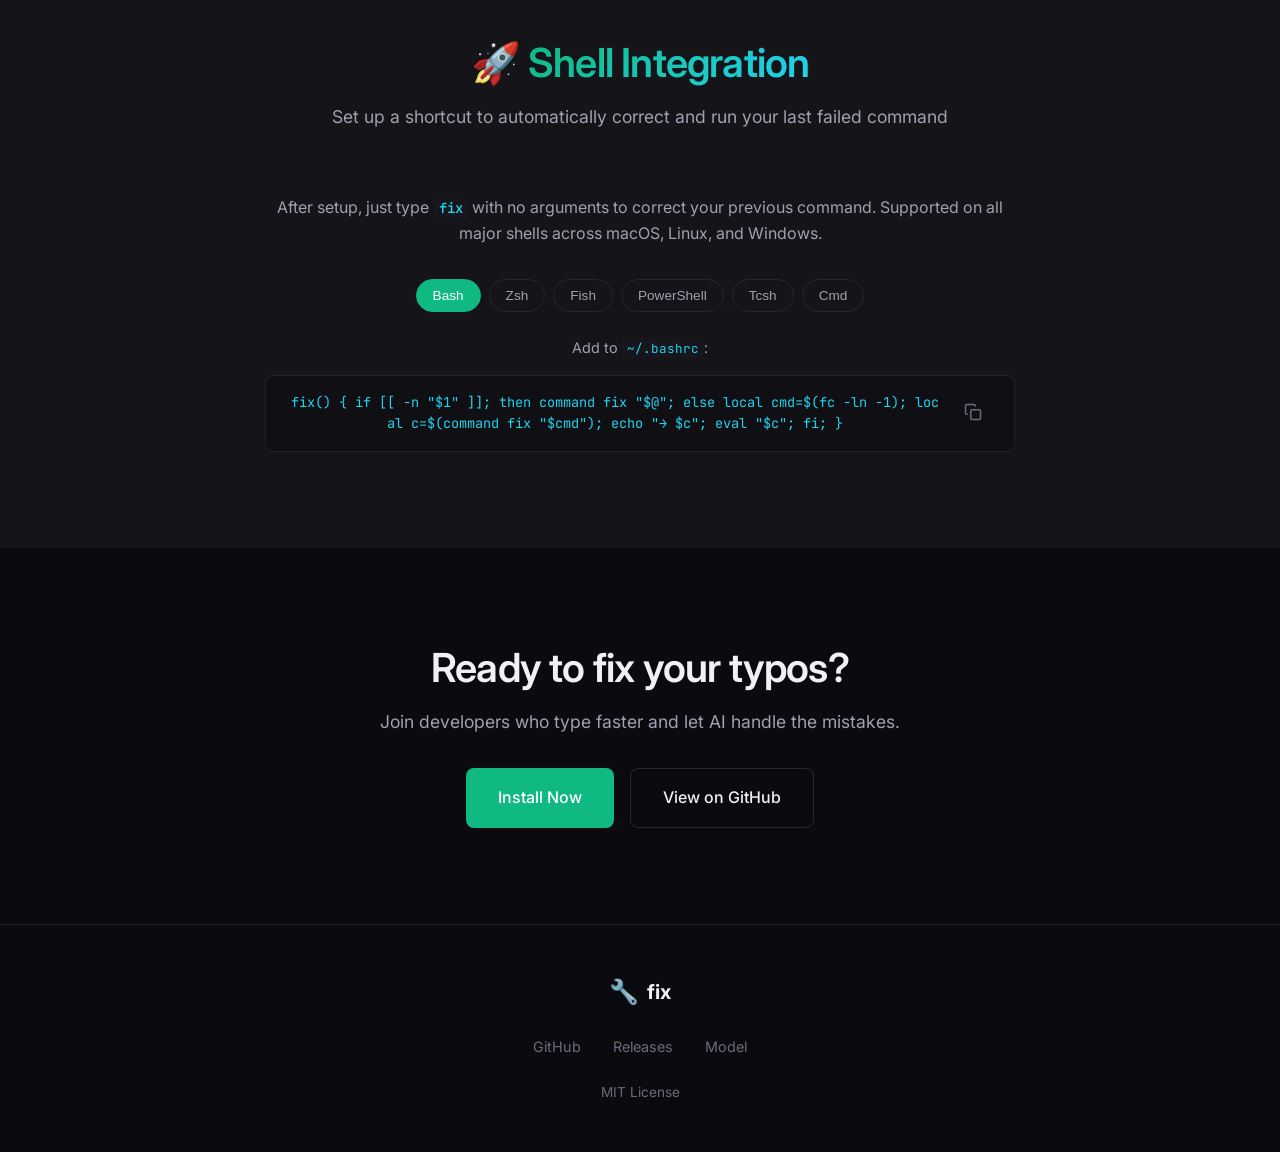
==== commit 34b743c7: "Add daemon mode and update install to default to wit Features: - Add daemon mode to both fix and wit" ====
--- a/website/index.html
+++ b/website/index.html
@@ -171,7 +171,7 @@
             </div>
           </div>
         </div>
-        <p class="install-note">Model downloads automatically on first run (~400MB)</p>
+        <p class="install-note">Installs both wit (smart) and fix (fast). Model downloads automatically (~1GB for wit)</p>
       </div>
     </div>
   </header>
@@ -500,19 +500,19 @@
             </div>
           </div>
           <div class="shell-panel" id="shell-tcsh">
-            <p class="shell-instruction">Add to <code>~/.tcshrc</code>:</p>
-            <div class="code-block">
-              <code>alias fix 'if ("\!*" == "") set c=`command fix "\`history -h 1\`"`; echo "→ $c"; eval $c; else command fix \!*; endif'</code>
-              <button class="copy-btn" data-copy='alias fix '\''if ("\!*" == "") set c=`command fix "\`history -h 1\`"`; echo "→ $c"; eval $c; else command fix \!*; endif'\''' aria-label="Copy">
+            <p class="shell-instruction">Add to <code>~/.tcshrc</code> (use <code>fixlast</code> to correct last command):</p>
+            <div class="code-block">
+              <code>alias fixlast 'set _cmd = `history -h 1` && set _fix = `fix "$_cmd"` && echo "→ $_fix" && eval "$_fix"'</code>
+              <button class="copy-btn" data-copy='alias fixlast '\''set _cmd = `history -h 1` && set _fix = `fix "$_cmd"` && echo "→ $_fix" && eval "$_fix"'\''' aria-label="Copy">
                 <svg viewBox="0 0 24 24" width="18" height="18" fill="none" stroke="currentColor" stroke-width="2"><rect x="9" y="9" width="13" height="13" rx="2"/><path d="M5 15H4a2 2 0 01-2-2V4a2 2 0 012-2h9a2 2 0 012 2v1"/></svg>
               </button>
             </div>
           </div>
           <div class="shell-panel" id="shell-cmd">
-            <p class="shell-instruction">Create <code>fix.bat</code> in a directory on your PATH:</p>
-            <div class="code-block">
-              <code>@echo off &amp;&amp; if "%~1"=="" (for /f "tokens=*" %%i in ('doskey /history') do set "c=%%i") &amp;&amp; fix.exe "%c%" else fix.exe %*</code>
-              <button class="copy-btn" data-copy='@echo off && if "%~1"=="" (for /f "tokens=*" %%i in ('\''doskey /history'\'') do set "c=%%i") && fix.exe "%c%" else fix.exe %*' aria-label="Copy">
+            <p class="shell-instruction">Use fix directly (cmd has limited history access):</p>
+            <div class="code-block">
+              <code>fix.exe "gti status"</code>
+              <button class="copy-btn" data-copy='fix.exe "gti status"' aria-label="Copy">
                 <svg viewBox="0 0 24 24" width="18" height="18" fill="none" stroke="currentColor" stroke-width="2"><rect x="9" y="9" width="13" height="13" rx="2"/><path d="M5 15H4a2 2 0 01-2-2V4a2 2 0 012-2h9a2 2 0 012 2v1"/></svg>
               </button>
             </div>
